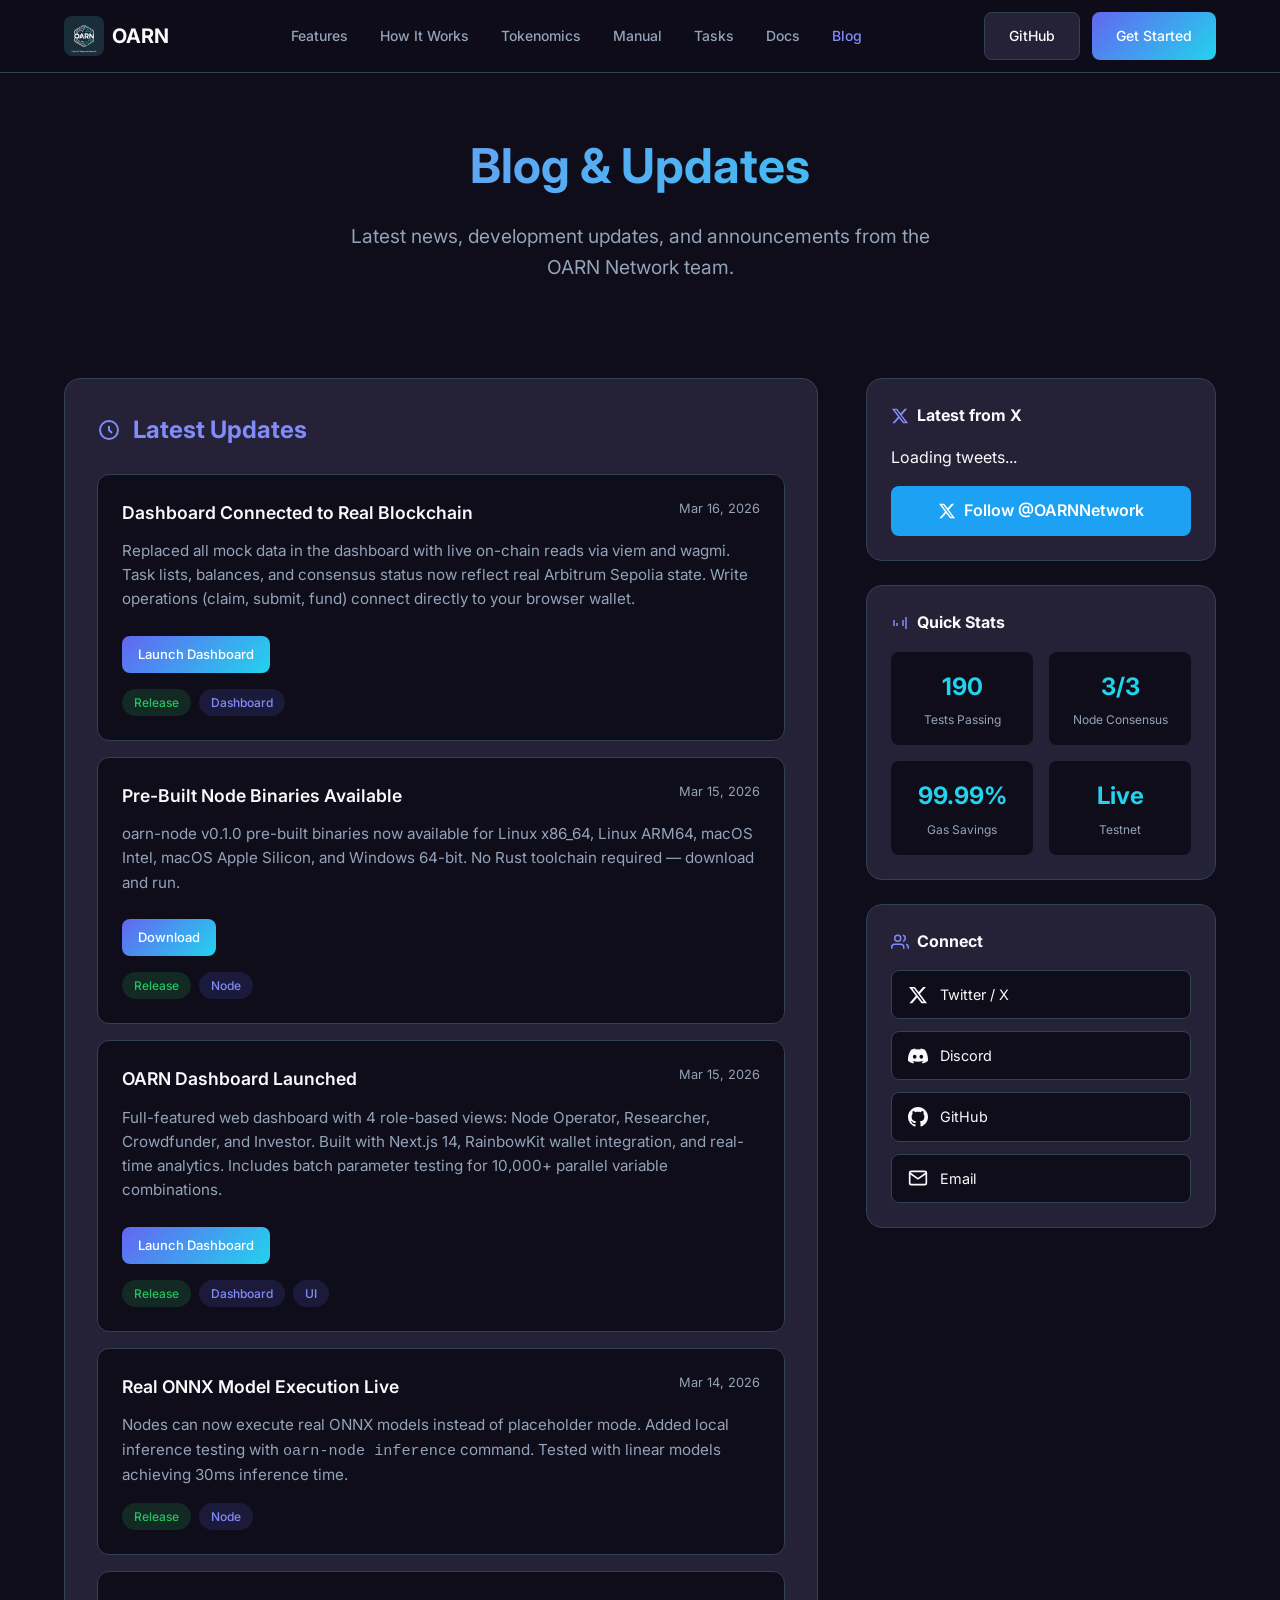
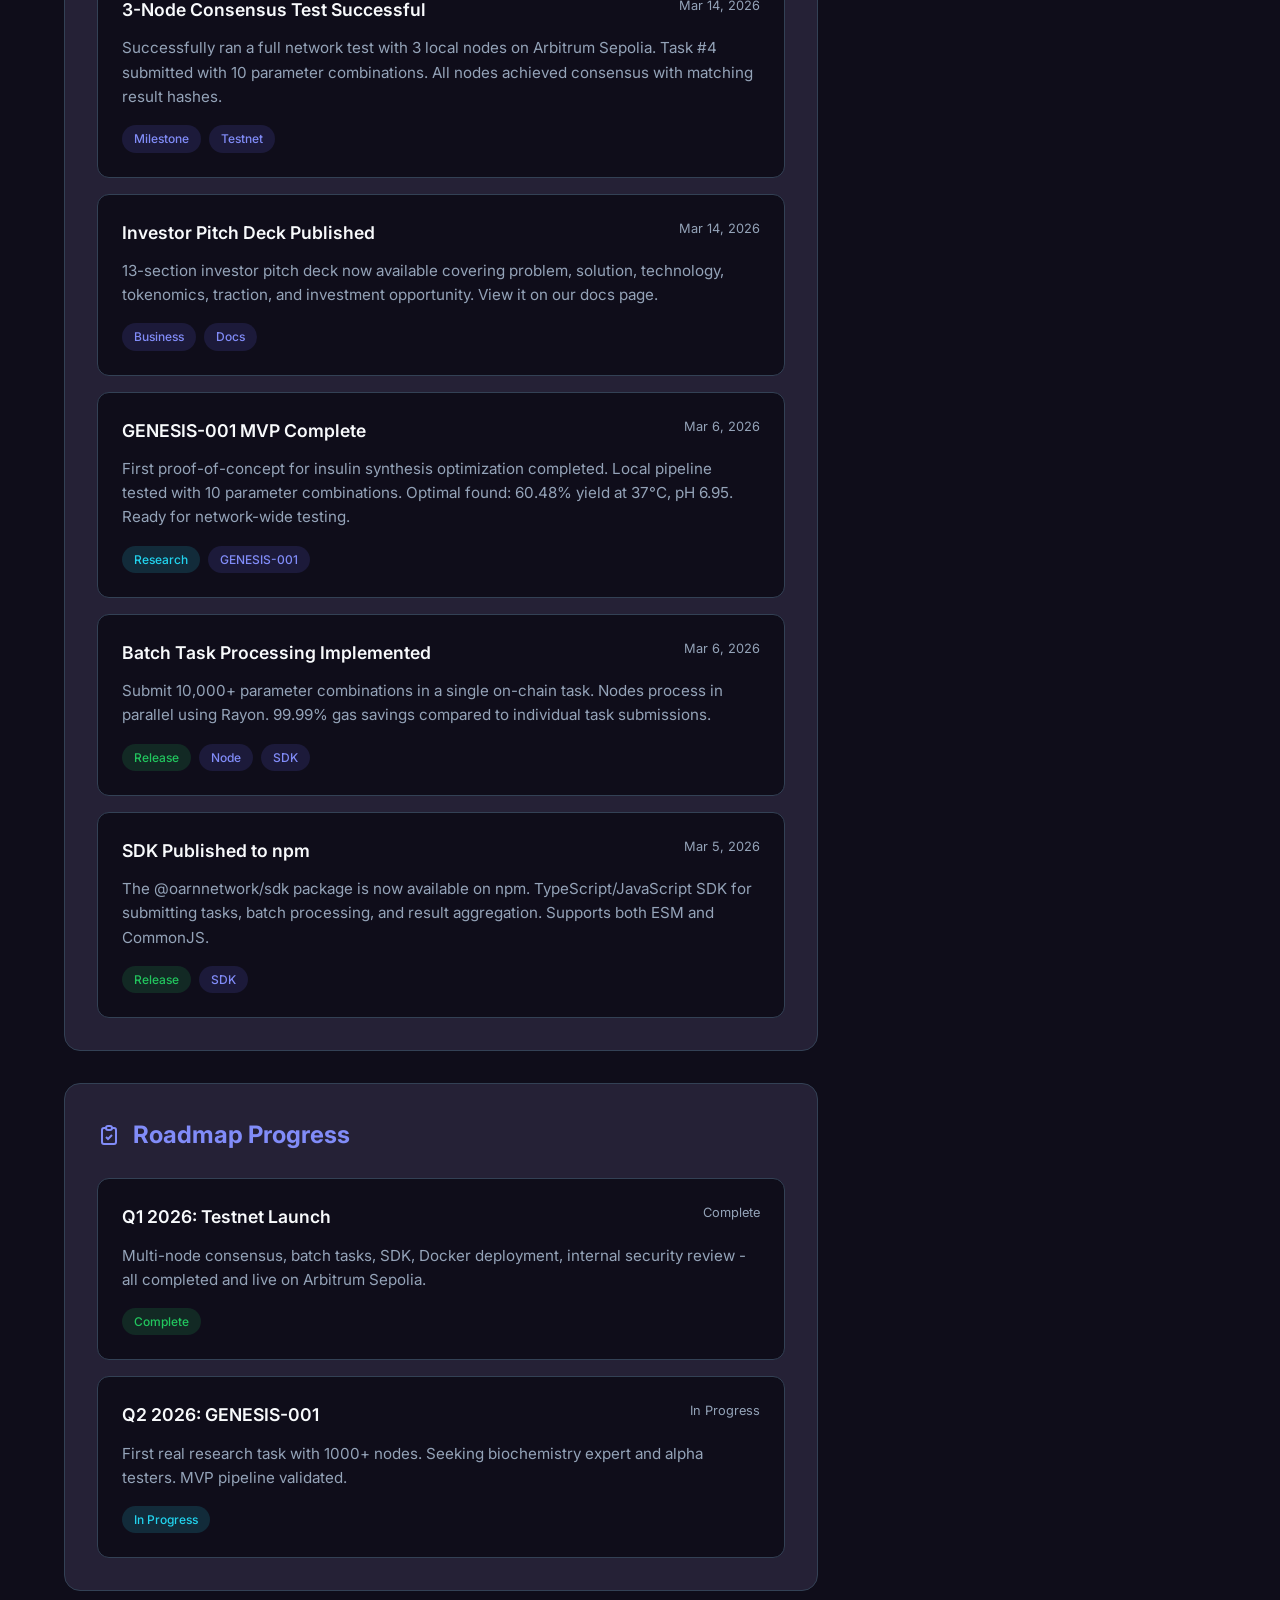
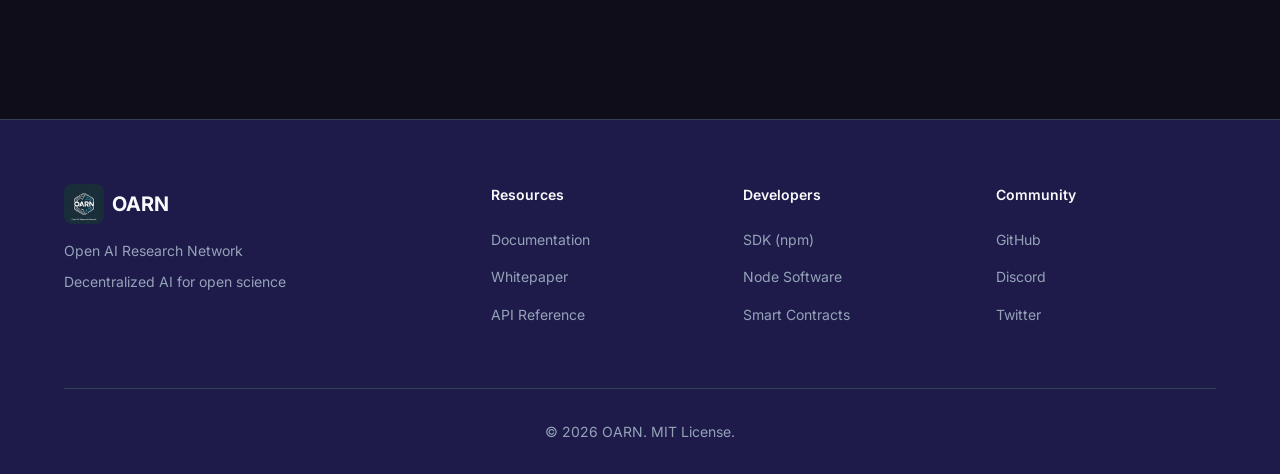
==== blog.html @ a55ccf6e "fix: use stable Vercel production URL for dashboard links" ====
<!DOCTYPE html>
<html lang="en">
<head>
    <meta charset="UTF-8">
    <meta name="viewport" content="width=device-width, initial-scale=1.0">
    <title>OARN - Blog & Updates</title>
    <meta name="description" content="Latest news, updates, and announcements from the OARN Network.">
    <link rel="icon" type="image/png" href="logo.png">
    <link rel="stylesheet" href="styles.css">
    <link rel="preconnect" href="https://fonts.googleapis.com">
    <link rel="preconnect" href="https://fonts.gstatic.com" crossorigin>
    <link href="https://fonts.googleapis.com/css2?family=Inter:wght@400;500;600;700&display=swap" rel="stylesheet">
    <style>
        .blog-hero {
            padding: 8rem 0 4rem;
            text-align: center;
        }

        .blog-hero h1 {
            font-size: 3rem;
            margin-bottom: 1rem;
            background: linear-gradient(135deg, var(--primary-light), var(--accent));
            -webkit-background-clip: text;
            -webkit-text-fill-color: transparent;
            background-clip: text;
        }

        .blog-hero p {
            font-size: 1.2rem;
            color: var(--text-muted);
            max-width: 600px;
            margin: 0 auto;
        }

        .blog-content {
            padding: 2rem 0 6rem;
        }

        .blog-grid {
            display: grid;
            grid-template-columns: 1fr 350px;
            gap: 3rem;
        }

        @media (max-width: 968px) {
            .blog-grid {
                grid-template-columns: 1fr;
            }
        }

        /* Main content area */
        .blog-main {
            min-width: 0;
        }

        .blog-section {
            background: var(--surface);
            border: 1px solid var(--border);
            border-radius: 16px;
            padding: 2rem;
            margin-bottom: 2rem;
        }

        .blog-section h2 {
            font-size: 1.5rem;
            margin-bottom: 1.5rem;
            color: var(--primary-light);
            display: flex;
            align-items: center;
            gap: 0.75rem;
        }

        .blog-section h2 svg {
            width: 24px;
            height: 24px;
        }

        /* Update cards */
        .update-card {
            background: var(--background);
            border: 1px solid var(--border);
            border-radius: 12px;
            padding: 1.5rem;
            margin-bottom: 1rem;
            transition: all 0.2s ease;
        }

        .update-card:hover {
            border-color: var(--primary);
        }

        .update-card:last-child {
            margin-bottom: 0;
        }

        .update-header {
            display: flex;
            justify-content: space-between;
            align-items: flex-start;
            margin-bottom: 0.75rem;
        }

        .update-title {
            font-size: 1.1rem;
            font-weight: 600;
            color: var(--text);
        }

        .update-date {
            font-size: 0.8rem;
            color: var(--text-muted);
            white-space: nowrap;
        }

        .update-content {
            color: var(--text-muted);
            font-size: 0.95rem;
            line-height: 1.6;
        }

        .update-tags {
            display: flex;
            gap: 0.5rem;
            margin-top: 1rem;
            flex-wrap: wrap;
        }

        .tag {
            background: rgba(99, 102, 241, 0.15);
            color: var(--primary-light);
            padding: 0.25rem 0.75rem;
            border-radius: 20px;
            font-size: 0.75rem;
            font-weight: 500;
        }

        .tag.release {
            background: rgba(34, 197, 94, 0.15);
            color: #22c55e;
        }

        .tag.research {
            background: rgba(34, 211, 238, 0.15);
            color: var(--accent);
        }

        /* Sidebar */
        .blog-sidebar {
            position: sticky;
            top: 100px;
            height: fit-content;
        }

        .sidebar-section {
            background: var(--surface);
            border: 1px solid var(--border);
            border-radius: 16px;
            padding: 1.5rem;
            margin-bottom: 1.5rem;
        }

        .sidebar-section h3 {
            font-size: 1rem;
            margin-bottom: 1rem;
            color: var(--text);
            display: flex;
            align-items: center;
            gap: 0.5rem;
        }

        .sidebar-section h3 svg {
            width: 18px;
            height: 18px;
            color: var(--primary-light);
        }

        /* Twitter feed */
        .twitter-feed {
            max-height: 600px;
            overflow-y: auto;
            border-radius: 12px;
        }

        .twitter-feed::-webkit-scrollbar {
            width: 6px;
        }

        .twitter-feed::-webkit-scrollbar-track {
            background: var(--background);
            border-radius: 3px;
        }

        .twitter-feed::-webkit-scrollbar-thumb {
            background: var(--border);
            border-radius: 3px;
        }

        .twitter-feed::-webkit-scrollbar-thumb:hover {
            background: var(--primary);
        }

        /* Social links */
        .social-links {
            display: flex;
            flex-direction: column;
            gap: 0.75rem;
        }

        .social-link {
            display: flex;
            align-items: center;
            gap: 0.75rem;
            padding: 0.75rem 1rem;
            background: var(--background);
            border: 1px solid var(--border);
            border-radius: 8px;
            color: var(--text);
            transition: all 0.2s ease;
        }

        .social-link:hover {
            border-color: var(--primary);
            background: var(--background-light);
        }

        .social-link svg {
            width: 20px;
            height: 20px;
        }

        .social-link span {
            font-size: 0.9rem;
        }

        /* Quick stats */
        .quick-stats {
            display: grid;
            grid-template-columns: 1fr 1fr;
            gap: 1rem;
        }

        .stat-item {
            text-align: center;
            padding: 1rem;
            background: var(--background);
            border-radius: 8px;
        }

        .stat-value {
            font-size: 1.5rem;
            font-weight: 700;
            color: var(--accent);
        }

        .stat-label {
            font-size: 0.75rem;
            color: var(--text-muted);
            margin-top: 0.25rem;
        }

        /* Follow button */
        .follow-btn {
            display: flex;
            align-items: center;
            justify-content: center;
            gap: 0.5rem;
            width: 100%;
            padding: 0.75rem;
            background: #1DA1F2;
            color: white;
            border: none;
            border-radius: 8px;
            font-weight: 600;
            cursor: pointer;
            transition: all 0.2s ease;
            text-decoration: none;
            margin-top: 1rem;
        }

        .follow-btn:hover {
            background: #1a8cd8;
            transform: translateY(-1px);
        }

        .follow-btn svg {
            width: 18px;
            height: 18px;
        }

        /* Twitter fallback */
        .twitter-fallback {
            display: none;
            text-align: center;
            padding: 2rem 1rem;
            background: var(--background);
            border-radius: 12px;
        }

        .twitter-fallback.show {
            display: block;
        }

        .twitter-fallback svg {
            width: 48px;
            height: 48px;
            color: var(--text-muted);
            margin-bottom: 1rem;
        }

        .twitter-fallback p {
            color: var(--text-muted);
            font-size: 0.9rem;
            margin-bottom: 1rem;
        }

        .twitter-fallback .fallback-link {
            display: inline-flex;
            align-items: center;
            gap: 0.5rem;
            color: #1DA1F2;
            font-weight: 500;
            transition: opacity 0.2s;
        }

        .twitter-fallback .fallback-link:hover {
            opacity: 0.8;
        }

        .twitter-fallback .fallback-link svg {
            width: 16px;
            height: 16px;
            color: #1DA1F2;
            margin: 0;
        }

        .recent-posts {
            margin-top: 1.5rem;
            text-align: left;
        }

        .recent-posts h4 {
            font-size: 0.85rem;
            color: var(--text);
            margin-bottom: 0.75rem;
        }

        .recent-post-item {
            display: block;
            padding: 0.75rem;
            background: var(--surface);
            border-radius: 8px;
            margin-bottom: 0.5rem;
            color: var(--text-muted);
            font-size: 0.85rem;
            transition: all 0.2s;
            border: 1px solid transparent;
        }

        .recent-post-item:hover {
            border-color: var(--primary);
            color: var(--text);
        }

        .recent-post-item .post-date {
            font-size: 0.75rem;
            color: var(--text-muted);
            display: block;
            margin-top: 0.25rem;
        }

        @media (max-width: 768px) {
            .blog-hero {
                padding: 6rem 0 3rem;
            }

            .blog-hero h1 {
                font-size: 2rem;
            }

            .blog-sidebar {
                position: static;
            }
        }
    </style>
</head>
<body>
    <!-- Navigation -->
    <nav class="navbar">
        <div class="container">
            <a href="index.html" class="logo">
                <img src="logo.png" alt="OARN Logo" class="logo-img">
                <span class="logo-text">OARN</span>
            </a>
            <ul class="nav-links">
                <li><a href="index.html#features">Features</a></li>
                <li><a href="index.html#how-it-works">How It Works</a></li>
                <li><a href="index.html#tokenomics">Tokenomics</a></li>
                <li><a href="manual.html">Manual</a></li>
                <li><a href="tasks.html">Tasks</a></li>
                <li><a href="docs.html">Docs</a></li>
                <li><a href="blog.html" class="active">Blog</a></li>
            </ul>
            <div class="nav-buttons">
                <a href="https://github.com/oarn-network" class="btn btn-secondary" target="_blank">GitHub</a>
                <a href="index.html#get-started" class="btn btn-primary">Get Started</a>
            </div>
            <button class="mobile-menu-btn" aria-label="Menu">
                <span></span>
                <span></span>
                <span></span>
            </button>
        </div>
    </nav>

    <!-- Hero -->
    <section class="blog-hero">
        <div class="container">
            <h1>Blog & Updates</h1>
            <p>Latest news, development updates, and announcements from the OARN Network team.</p>
        </div>
    </section>

    <!-- Blog Content -->
    <section class="blog-content">
        <div class="container">
            <div class="blog-grid">
                <!-- Main Content -->
                <div class="blog-main">
                    <!-- Latest Updates -->
                    <div class="blog-section">
                        <h2>
                            <svg viewBox="0 0 24 24" fill="none" stroke="currentColor" stroke-width="2">
                                <path d="M12 8v4l3 3m6-3a9 9 0 11-18 0 9 9 0 0118 0z"/>
                            </svg>
                            Latest Updates
                        </h2>

                        <!-- BLOG_POSTS_START -->
                        <div class="update-card">
                            <div class="update-header">
                                <span class="update-title">Dashboard Connected to Real Blockchain</span>
                                <span class="update-date">Mar 16, 2026</span>
                            </div>
                            <div class="update-content">
                                Replaced all mock data in the dashboard with live on-chain reads via viem and wagmi. Task lists, balances, and consensus status now reflect real Arbitrum Sepolia state. Write operations (claim, submit, fund) connect directly to your browser wallet.
                                <br><br>
                                <a href="https://oarn-dashboard.vercel.app/" target="_blank" class="btn btn-primary btn-small">Launch Dashboard</a>
                            </div>
                            <div class="update-tags">
                                <span class="tag release">Release</span>
                                <span class="tag">Dashboard</span>
                            </div>
                        </div>

                        <div class="update-card">
                            <div class="update-header">
                                <span class="update-title">Pre-Built Node Binaries Available</span>
                                <span class="update-date">Mar 15, 2026</span>
                            </div>
                            <div class="update-content">
                                oarn-node v0.1.0 pre-built binaries now available for Linux x86_64, Linux ARM64, macOS Intel, macOS Apple Silicon, and Windows 64-bit. No Rust toolchain required — download and run.
                                <br><br>
                                <a href="https://github.com/oarn-network/oarn-node/releases" target="_blank" class="btn btn-primary btn-small">Download</a>
                            </div>
                            <div class="update-tags">
                                <span class="tag release">Release</span>
                                <span class="tag">Node</span>
                            </div>
                        </div>

                        <div class="update-card">
                            <div class="update-header">
                                <span class="update-title">OARN Dashboard Launched</span>
                                <span class="update-date">Mar 15, 2026</span>
                            </div>
                            <div class="update-content">
                                Full-featured web dashboard with 4 role-based views: Node Operator, Researcher, Crowdfunder, and Investor. Built with Next.js 14, RainbowKit wallet integration, and real-time analytics. Includes batch parameter testing for 10,000+ parallel variable combinations.
                                <br><br>
                                <a href="https://oarn-dashboard.vercel.app/" target="_blank" class="btn btn-primary btn-small">Launch Dashboard</a>
                            </div>
                            <div class="update-tags">
                                <span class="tag release">Release</span>
                                <span class="tag">Dashboard</span>
                                <span class="tag">UI</span>
                            </div>
                        </div>

                        <div class="update-card">
                            <div class="update-header">
                                <span class="update-title">Real ONNX Model Execution Live</span>
                                <span class="update-date">Mar 14, 2026</span>
                            </div>
                            <div class="update-content">
                                Nodes can now execute real ONNX models instead of placeholder mode. Added local inference testing with <code>oarn-node inference</code> command. Tested with linear models achieving 30ms inference time.
                            </div>
                            <div class="update-tags">
                                <span class="tag release">Release</span>
                                <span class="tag">Node</span>
                            </div>
                        </div>

                        <div class="update-card">
                            <div class="update-header">
                                <span class="update-title">3-Node Consensus Test Successful</span>
                                <span class="update-date">Mar 14, 2026</span>
                            </div>
                            <div class="update-content">
                                Successfully ran a full network test with 3 local nodes on Arbitrum Sepolia. Task #4 submitted with 10 parameter combinations. All nodes achieved consensus with matching result hashes.
                            </div>
                            <div class="update-tags">
                                <span class="tag">Milestone</span>
                                <span class="tag">Testnet</span>
                            </div>
                        </div>

                        <div class="update-card">
                            <div class="update-header">
                                <span class="update-title">Investor Pitch Deck Published</span>
                                <span class="update-date">Mar 14, 2026</span>
                            </div>
                            <div class="update-content">
                                13-section investor pitch deck now available covering problem, solution, technology, tokenomics, traction, and investment opportunity. View it on our docs page.
                            </div>
                            <div class="update-tags">
                                <span class="tag">Business</span>
                                <span class="tag">Docs</span>
                            </div>
                        </div>

                        <div class="update-card">
                            <div class="update-header">
                                <span class="update-title">GENESIS-001 MVP Complete</span>
                                <span class="update-date">Mar 6, 2026</span>
                            </div>
                            <div class="update-content">
                                First proof-of-concept for insulin synthesis optimization completed. Local pipeline tested with 10 parameter combinations. Optimal found: 60.48% yield at 37°C, pH 6.95. Ready for network-wide testing.
                            </div>
                            <div class="update-tags">
                                <span class="tag research">Research</span>
                                <span class="tag">GENESIS-001</span>
                            </div>
                        </div>

                        <div class="update-card">
                            <div class="update-header">
                                <span class="update-title">Batch Task Processing Implemented</span>
                                <span class="update-date">Mar 6, 2026</span>
                            </div>
                            <div class="update-content">
                                Submit 10,000+ parameter combinations in a single on-chain task. Nodes process in parallel using Rayon. 99.99% gas savings compared to individual task submissions.
                            </div>
                            <div class="update-tags">
                                <span class="tag release">Release</span>
                                <span class="tag">Node</span>
                                <span class="tag">SDK</span>
                            </div>
                        </div>

                        <div class="update-card">
                            <div class="update-header">
                                <span class="update-title">SDK Published to npm</span>
                                <span class="update-date">Mar 5, 2026</span>
                            </div>
                            <div class="update-content">
                                The @oarnnetwork/sdk package is now available on npm. TypeScript/JavaScript SDK for submitting tasks, batch processing, and result aggregation. Supports both ESM and CommonJS.
                            </div>
                            <div class="update-tags">
                                <span class="tag release">Release</span>
                                <span class="tag">SDK</span>
                            </div>
                        </div>
                        <!-- BLOG_POSTS_END -->
                    </div>

                    <!-- Roadmap Progress -->
                    <div class="blog-section">
                        <h2>
                            <svg viewBox="0 0 24 24" fill="none" stroke="currentColor" stroke-width="2">
                                <path d="M9 5H7a2 2 0 00-2 2v12a2 2 0 002 2h10a2 2 0 002-2V7a2 2 0 00-2-2h-2M9 5a2 2 0 002 2h2a2 2 0 002-2M9 5a2 2 0 012-2h2a2 2 0 012 2m-6 9l2 2 4-4"/>
                            </svg>
                            Roadmap Progress
                        </h2>

                        <div class="update-card">
                            <div class="update-header">
                                <span class="update-title">Q1 2026: Testnet Launch</span>
                                <span class="update-date">Complete</span>
                            </div>
                            <div class="update-content">
                                Multi-node consensus, batch tasks, SDK, Docker deployment, internal security review - all completed and live on Arbitrum Sepolia.
                            </div>
                            <div class="update-tags">
                                <span class="tag release">Complete</span>
                            </div>
                        </div>

                        <div class="update-card">
                            <div class="update-header">
                                <span class="update-title">Q2 2026: GENESIS-001</span>
                                <span class="update-date">In Progress</span>
                            </div>
                            <div class="update-content">
                                First real research task with 1000+ nodes. Seeking biochemistry expert and alpha testers. MVP pipeline validated.
                            </div>
                            <div class="update-tags">
                                <span class="tag research">In Progress</span>
                            </div>
                        </div>
                    </div>
                </div>

                <!-- Sidebar -->
                <div class="blog-sidebar">
                    <!-- Twitter Feed -->
                    <div class="sidebar-section">
                        <h3>
                            <svg viewBox="0 0 24 24" fill="currentColor">
                                <path d="M18.244 2.25h3.308l-7.227 8.26 8.502 11.24H16.17l-5.214-6.817L4.99 21.75H1.68l7.73-8.835L1.254 2.25H8.08l4.713 6.231zm-1.161 17.52h1.833L7.084 4.126H5.117z"/>
                            </svg>
                            Latest from X
                        </h3>
                        <div class="twitter-feed" id="twitter-container">
                            <a class="twitter-timeline"
                               data-theme="dark"
                               data-chrome="noheader nofooter noborders transparent"
                               data-height="500"
                               href="https://twitter.com/OARNNetwork?ref_src=twsrc%5Etfw">
                                Loading tweets...
                            </a>
                            <script async src="https://platform.twitter.com/widgets.js" charset="utf-8"></script>

                            <!-- Fallback if Twitter embed fails -->
                            <div class="twitter-fallback" id="twitter-fallback">
                                <svg viewBox="0 0 24 24" fill="currentColor">
                                    <path d="M18.244 2.25h3.308l-7.227 8.26 8.502 11.24H16.17l-5.214-6.817L4.99 21.75H1.68l7.73-8.835L1.254 2.25H8.08l4.713 6.231zm-1.161 17.52h1.833L7.084 4.126H5.117z"/>
                                </svg>
                                <p>Twitter feed unavailable</p>
                                <a href="https://twitter.com/OARNNetwork" target="_blank" class="fallback-link">
                                    <svg viewBox="0 0 24 24" fill="currentColor">
                                        <path d="M18.244 2.25h3.308l-7.227 8.26 8.502 11.24H16.17l-5.214-6.817L4.99 21.75H1.68l7.73-8.835L1.254 2.25H8.08l4.713 6.231zm-1.161 17.52h1.833L7.084 4.126H5.117z"/>
                                    </svg>
                                    View @OARNNetwork on X
                                </a>

                                <div class="recent-posts">
                                    <h4>Recent Announcements</h4>
                                    <a href="https://twitter.com/OARNNetwork" target="_blank" class="recent-post-item">
                                        Real ONNX model execution now live - nodes can run actual ML inference
                                        <span class="post-date">March 2026</span>
                                    </a>
                                    <a href="https://twitter.com/OARNNetwork" target="_blank" class="recent-post-item">
                                        3-node consensus test successful on Arbitrum Sepolia testnet
                                        <span class="post-date">March 2026</span>
                                    </a>
                                    <a href="https://twitter.com/OARNNetwork" target="_blank" class="recent-post-item">
                                        GENESIS-001 MVP complete - insulin synthesis optimization ready
                                        <span class="post-date">March 2026</span>
                                    </a>
                                </div>
                            </div>
                        </div>
                        <a href="https://twitter.com/OARNNetwork" target="_blank" class="follow-btn">
                            <svg viewBox="0 0 24 24" fill="currentColor">
                                <path d="M18.244 2.25h3.308l-7.227 8.26 8.502 11.24H16.17l-5.214-6.817L4.99 21.75H1.68l7.73-8.835L1.254 2.25H8.08l4.713 6.231zm-1.161 17.52h1.833L7.084 4.126H5.117z"/>
                            </svg>
                            Follow @OARNNetwork
                        </a>
                    </div>

                    <!-- Quick Stats -->
                    <div class="sidebar-section">
                        <h3>
                            <svg viewBox="0 0 24 24" fill="none" stroke="currentColor" stroke-width="2">
                                <path d="M16 8v8m-8-4v4m-4-8v8m16-12v16"/>
                            </svg>
                            Quick Stats
                        </h3>
                        <div class="quick-stats">
                            <div class="stat-item">
                                <div class="stat-value">190</div>
                                <div class="stat-label">Tests Passing</div>
                            </div>
                            <div class="stat-item">
                                <div class="stat-value">3/3</div>
                                <div class="stat-label">Node Consensus</div>
                            </div>
                            <div class="stat-item">
                                <div class="stat-value">99.99%</div>
                                <div class="stat-label">Gas Savings</div>
                            </div>
                            <div class="stat-item">
                                <div class="stat-value">Live</div>
                                <div class="stat-label">Testnet</div>
                            </div>
                        </div>
                    </div>

                    <!-- Connect -->
                    <div class="sidebar-section">
                        <h3>
                            <svg viewBox="0 0 24 24" fill="none" stroke="currentColor" stroke-width="2">
                                <path d="M17 21v-2a4 4 0 0 0-4-4H5a4 4 0 0 0-4 4v2"/>
                                <circle cx="9" cy="7" r="4"/>
                                <path d="M23 21v-2a4 4 0 0 0-3-3.87"/>
                                <path d="M16 3.13a4 4 0 0 1 0 7.75"/>
                            </svg>
                            Connect
                        </h3>
                        <div class="social-links">
                            <a href="https://twitter.com/OARNNetwork" target="_blank" class="social-link">
                                <svg viewBox="0 0 24 24" fill="currentColor">
                                    <path d="M18.244 2.25h3.308l-7.227 8.26 8.502 11.24H16.17l-5.214-6.817L4.99 21.75H1.68l7.73-8.835L1.254 2.25H8.08l4.713 6.231zm-1.161 17.52h1.833L7.084 4.126H5.117z"/>
                                </svg>
                                <span>Twitter / X</span>
                            </a>
                            <a href="https://discord.gg/RsrQwNvt" target="_blank" class="social-link">
                                <svg viewBox="0 0 24 24" fill="currentColor">
                                    <path d="M20.317 4.37a19.791 19.791 0 0 0-4.885-1.515.074.074 0 0 0-.079.037c-.21.375-.444.864-.608 1.25a18.27 18.27 0 0 0-5.487 0 12.64 12.64 0 0 0-.617-1.25.077.077 0 0 0-.079-.037A19.736 19.736 0 0 0 3.677 4.37a.07.07 0 0 0-.032.027C.533 9.046-.32 13.58.099 18.057a.082.082 0 0 0 .031.057 19.9 19.9 0 0 0 5.993 3.03.078.078 0 0 0 .084-.028 14.09 14.09 0 0 0 1.226-1.994.076.076 0 0 0-.041-.106 13.107 13.107 0 0 1-1.872-.892.077.077 0 0 1-.008-.128 10.2 10.2 0 0 0 .372-.292.074.074 0 0 1 .077-.01c3.928 1.793 8.18 1.793 12.062 0a.074.074 0 0 1 .078.01c.12.098.246.198.373.292a.077.077 0 0 1-.006.127 12.299 12.299 0 0 1-1.873.892.077.077 0 0 0-.041.107c.36.698.772 1.362 1.225 1.993a.076.076 0 0 0 .084.028 19.839 19.839 0 0 0 6.002-3.03.077.077 0 0 0 .032-.054c.5-5.177-.838-9.674-3.549-13.66a.061.061 0 0 0-.031-.03zM8.02 15.33c-1.183 0-2.157-1.085-2.157-2.419 0-1.333.956-2.419 2.157-2.419 1.21 0 2.176 1.096 2.157 2.42 0 1.333-.956 2.418-2.157 2.418zm7.975 0c-1.183 0-2.157-1.085-2.157-2.419 0-1.333.955-2.419 2.157-2.419 1.21 0 2.176 1.096 2.157 2.42 0 1.333-.946 2.418-2.157 2.418z"/>
                                </svg>
                                <span>Discord</span>
                            </a>
                            <a href="https://github.com/oarn-network" target="_blank" class="social-link">
                                <svg viewBox="0 0 24 24" fill="currentColor">
                                    <path d="M12 0c-6.626 0-12 5.373-12 12 0 5.302 3.438 9.8 8.207 11.387.599.111.793-.261.793-.577v-2.234c-3.338.726-4.033-1.416-4.033-1.416-.546-1.387-1.333-1.756-1.333-1.756-1.089-.745.083-.729.083-.729 1.205.084 1.839 1.237 1.839 1.237 1.07 1.834 2.807 1.304 3.492.997.107-.775.418-1.305.762-1.604-2.665-.305-5.467-1.334-5.467-5.931 0-1.311.469-2.381 1.236-3.221-.124-.303-.535-1.524.117-3.176 0 0 1.008-.322 3.301 1.23.957-.266 1.983-.399 3.003-.404 1.02.005 2.047.138 3.006.404 2.291-1.552 3.297-1.23 3.297-1.23.653 1.653.242 2.874.118 3.176.77.84 1.235 1.911 1.235 3.221 0 4.609-2.807 5.624-5.479 5.921.43.372.823 1.102.823 2.222v3.293c0 .319.192.694.801.576 4.765-1.589 8.199-6.086 8.199-11.386 0-6.627-5.373-12-12-12z"/>
                                </svg>
                                <span>GitHub</span>
                            </a>
                            <a href="mailto:oarn@proton.me" class="social-link">
                                <svg viewBox="0 0 24 24" fill="none" stroke="currentColor" stroke-width="2">
                                    <path d="M4 4h16c1.1 0 2 .9 2 2v12c0 1.1-.9 2-2 2H4c-1.1 0-2-.9-2-2V6c0-1.1.9-2 2-2z"/>
                                    <polyline points="22,6 12,13 2,6"/>
                                </svg>
                                <span>Email</span>
                            </a>
                        </div>
                    </div>
                </div>
            </div>
        </div>
    </section>

    <!-- Footer -->
    <footer class="footer">
        <div class="container">
            <div class="footer-content">
                <div class="footer-brand">
                    <a href="index.html" class="logo">
                        <img src="logo.png" alt="OARN Logo" class="logo-img">
                        <span class="logo-text">OARN</span>
                    </a>
                    <p>Open AI Research Network</p>
                    <p class="footer-tagline">Decentralized AI for open science</p>
                </div>
                <div class="footer-links">
                    <div class="footer-column">
                        <h4>Resources</h4>
                        <ul>
                            <li><a href="https://github.com/oarn-network/oarn-docs">Documentation</a></li>
                            <li><a href="https://github.com/oarn-network/oarn-docs/blob/main/decentralized-ai-whitepaper.md">Whitepaper</a></li>
                            <li><a href="https://github.com/oarn-network/oarn-docs/blob/main/api-reference.md">API Reference</a></li>
                        </ul>
                    </div>
                    <div class="footer-column">
                        <h4>Developers</h4>
                        <ul>
                            <li><a href="https://www.npmjs.com/package/@oarnnetwork/sdk">SDK (npm)</a></li>
                            <li><a href="https://github.com/oarn-network/oarn-node">Node Software</a></li>
                            <li><a href="https://github.com/oarn-network/oarn-contracts">Smart Contracts</a></li>
                        </ul>
                    </div>
                    <div class="footer-column">
                        <h4>Community</h4>
                        <ul>
                            <li><a href="https://github.com/oarn-network" target="_blank">GitHub</a></li>
                            <li><a href="https://discord.gg/RsrQwNvt" target="_blank">Discord</a></li>
                            <li><a href="https://twitter.com/OARNNetwork" target="_blank">Twitter</a></li>
                        </ul>
                    </div>
                </div>
            </div>
            <div class="footer-bottom">
                <p>&copy; 2026 OARN. MIT License.</p>
            </div>
        </div>
    </footer>

    <script src="script.js"></script>
    <script>
        // Twitter embed fallback
        (function() {
            const fallback = document.getElementById('twitter-fallback');
            const container = document.getElementById('twitter-container');

            // Check if Twitter widget loaded after 5 seconds
            setTimeout(function() {
                // Look for the Twitter iframe
                const iframe = container.querySelector('iframe.twitter-timeline');
                const timeline = container.querySelector('a.twitter-timeline');

                // If no iframe was created or timeline link still visible, show fallback
                if (!iframe && timeline) {
                    fallback.classList.add('show');
                    timeline.style.display = 'none';
                }
            }, 5000);

            // Also listen for Twitter widget errors
            window.addEventListener('message', function(e) {
                if (e.origin.includes('twitter.com') && e.data && e.data.includes && e.data.includes('error')) {
                    fallback.classList.add('show');
                }
            });
        })();
    </script>
</body>
</html>
---- styles.css ----
/* CSS Variables */
:root {
    --primary: #6366f1;
    --primary-dark: #4f46e5;
    --primary-light: #818cf8;
    --secondary: #1e1b4b;
    --accent: #22d3ee;
    --background: #0f0d1a;
    --background-light: #1a1625;
    --surface: #252136;
    --text: #f8fafc;
    --text-muted: #94a3b8;
    --border: #334155;
    --success: #22c55e;
    --warning: #f59e0b;
    --error: #ef4444;
    --gradient: linear-gradient(135deg, var(--primary) 0%, var(--accent) 100%);
}

/* Reset & Base */
*, *::before, *::after {
    box-sizing: border-box;
    margin: 0;
    padding: 0;
}

html {
    scroll-behavior: smooth;
}

body {
    font-family: 'Inter', -apple-system, BlinkMacSystemFont, sans-serif;
    background: var(--background);
    color: var(--text);
    line-height: 1.6;
    overflow-x: hidden;
}

a {
    color: inherit;
    text-decoration: none;
}

ul {
    list-style: none;
}

img {
    max-width: 100%;
    height: auto;
}

/* Container */
.container {
    max-width: 1200px;
    margin: 0 auto;
    padding: 0 24px;
}

/* Buttons */
.btn {
    display: inline-flex;
    align-items: center;
    justify-content: center;
    padding: 12px 24px;
    border-radius: 8px;
    font-weight: 500;
    font-size: 14px;
    transition: all 0.2s ease;
    cursor: pointer;
    border: none;
}

.btn-primary {
    background: var(--gradient);
    color: white;
}

.btn-primary:hover {
    transform: translateY(-2px);
    box-shadow: 0 8px 24px rgba(99, 102, 241, 0.4);
}

.btn-secondary {
    background: var(--surface);
    color: var(--text);
    border: 1px solid var(--border);
}

.btn-secondary:hover {
    background: var(--background-light);
    border-color: var(--primary);
}

.btn-large {
    padding: 16px 32px;
    font-size: 16px;
}

/* Navigation */
.navbar {
    position: fixed;
    top: 0;
    left: 0;
    right: 0;
    z-index: 1000;
    background: rgba(15, 13, 26, 0.8);
    backdrop-filter: blur(20px);
    border-bottom: 1px solid var(--border);
}

.navbar .container {
    display: flex;
    align-items: center;
    justify-content: space-between;
    height: 72px;
}

.logo {
    display: flex;
    align-items: center;
    gap: 8px;
    font-weight: 700;
    font-size: 20px;
}

.logo-icon {
    width: 36px;
    height: 36px;
    display: flex;
    align-items: center;
    justify-content: center;
    background: var(--gradient);
    border-radius: 8px;
    font-size: 18px;
}

.logo-img {
    width: 40px;
    height: 40px;
    border-radius: 8px;
    object-fit: contain;
}

.nav-links {
    display: flex;
    gap: 32px;
}

.nav-links a {
    color: var(--text-muted);
    font-size: 14px;
    font-weight: 500;
    transition: color 0.2s;
}

.nav-links a:hover {
    color: var(--text);
}

.nav-buttons {
    display: flex;
    gap: 12px;
}

.mobile-menu-btn {
    display: none;
    flex-direction: column;
    gap: 4px;
    background: none;
    border: none;
    cursor: pointer;
    padding: 8px;
}

.mobile-menu-btn span {
    width: 24px;
    height: 2px;
    background: var(--text);
    border-radius: 2px;
}

/* Hero Section */
.hero {
    min-height: 100vh;
    display: flex;
    align-items: center;
    padding-top: 72px;
    position: relative;
    overflow: hidden;
}

.hero::before {
    content: '';
    position: absolute;
    top: 0;
    left: 0;
    right: 0;
    bottom: 0;
    background: radial-gradient(ellipse at 50% 0%, rgba(99, 102, 241, 0.15) 0%, transparent 60%);
    pointer-events: none;
}

.hero .container {
    display: grid;
    grid-template-columns: 1fr 1fr;
    gap: 64px;
    align-items: center;
}

.hero-badge {
    display: inline-block;
    padding: 8px 16px;
    background: rgba(34, 211, 238, 0.1);
    border: 1px solid var(--accent);
    border-radius: 20px;
    font-size: 13px;
    color: var(--accent);
    margin-bottom: 24px;
}

.hero h1 {
    font-size: 56px;
    font-weight: 700;
    line-height: 1.1;
    margin-bottom: 24px;
    color: var(--text);
}

.hero-subtitle {
    font-size: 18px;
    color: var(--text-muted);
    margin-bottom: 32px;
    max-width: 540px;
}

.hero-buttons {
    display: flex;
    gap: 16px;
    margin-bottom: 48px;
}

.hero-stats {
    display: flex;
    gap: 48px;
}

.stat {
    display: flex;
    flex-direction: column;
}

.stat-value {
    font-size: 32px;
    font-weight: 700;
    color: var(--primary-light);
}

.stat-label {
    font-size: 14px;
    color: var(--text-muted);
}

/* Network Animation */
.hero-visual {
    display: flex;
    align-items: center;
    justify-content: center;
}

.network-animation {
    position: relative;
    width: 400px;
    height: 400px;
}

.node {
    position: absolute;
    width: 16px;
    height: 16px;
    background: var(--primary);
    border-radius: 50%;
    animation: pulse 2s infinite;
}

.node::before {
    content: '';
    position: absolute;
    top: 50%;
    left: 50%;
    width: 200px;
    height: 1px;
    background: linear-gradient(90deg, var(--primary), transparent);
    transform-origin: left center;
}

.node-1 { top: 10%; left: 50%; animation-delay: 0s; }
.node-1::before { transform: rotate(140deg); }

.node-2 { top: 30%; left: 85%; animation-delay: 0.4s; }
.node-2::before { transform: rotate(200deg); }

.node-3 { top: 70%; left: 85%; animation-delay: 0.8s; }
.node-3::before { transform: rotate(250deg); }

.node-4 { top: 90%; left: 50%; animation-delay: 1.2s; }
.node-4::before { transform: rotate(320deg); }

.node-5 { top: 50%; left: 10%; animation-delay: 1.6s; }
.node-5::before { transform: rotate(20deg); }

.center-node {
    position: absolute;
    top: 50%;
    left: 50%;
    transform: translate(-50%, -50%);
    width: 48px;
    height: 48px;
    background: var(--gradient);
    border-radius: 50%;
    box-shadow: 0 0 60px rgba(99, 102, 241, 0.5);
    animation: centerPulse 3s infinite;
}

@keyframes pulse {
    0%, 100% { opacity: 0.5; transform: scale(1); }
    50% { opacity: 1; transform: scale(1.2); }
}

@keyframes centerPulse {
    0%, 100% { box-shadow: 0 0 60px rgba(99, 102, 241, 0.5); }
    50% { box-shadow: 0 0 100px rgba(99, 102, 241, 0.8); }
}

/* Section Styles */
section {
    padding: 120px 0;
}

.section-title {
    font-size: 40px;
    font-weight: 700;
    text-align: center;
    margin-bottom: 16px;
}

.section-subtitle {
    font-size: 18px;
    color: var(--text-muted);
    text-align: center;
    margin-bottom: 64px;
}

/* Features */
.features {
    background: var(--background-light);
}

.features-grid {
    display: grid;
    grid-template-columns: repeat(3, 1fr);
    gap: 32px;
}

.feature-card {
    background: var(--surface);
    border: 1px solid var(--border);
    border-radius: 16px;
    padding: 32px;
    transition: all 0.3s ease;
}

.feature-card:hover {
    transform: translateY(-4px);
    border-color: var(--primary);
    box-shadow: 0 20px 40px rgba(0, 0, 0, 0.3);
}

.feature-icon {
    width: 48px;
    height: 48px;
    display: flex;
    align-items: center;
    justify-content: center;
    background: rgba(99, 102, 241, 0.1);
    border-radius: 12px;
    margin-bottom: 20px;
}

.feature-icon svg {
    width: 24px;
    height: 24px;
    color: var(--primary-light);
}

.feature-card h3 {
    font-size: 18px;
    font-weight: 600;
    margin-bottom: 12px;
}

.feature-card p {
    font-size: 14px;
    color: var(--text-muted);
    line-height: 1.7;
}

/* How It Works */
.steps {
    display: flex;
    align-items: center;
    justify-content: center;
    gap: 24px;
}

.step {
    text-align: center;
    max-width: 280px;
}

.step-number {
    width: 64px;
    height: 64px;
    display: flex;
    align-items: center;
    justify-content: center;
    background: var(--gradient);
    border-radius: 50%;
    font-size: 24px;
    font-weight: 700;
    margin: 0 auto 20px;
}

.step h3 {
    font-size: 20px;
    font-weight: 600;
    margin-bottom: 12px;
}

.step p {
    font-size: 14px;
    color: var(--text-muted);
}

.step-arrow {
    color: var(--primary);
}

.step-arrow svg {
    width: 32px;
    height: 32px;
}

/* Tokenomics */
.tokenomics {
    background: var(--background-light);
}

.tokens-grid {
    display: grid;
    grid-template-columns: repeat(2, 1fr);
    gap: 32px;
    max-width: 900px;
    margin: 0 auto;
}

.token-card {
    background: var(--surface);
    border: 1px solid var(--border);
    border-radius: 16px;
    padding: 32px;
}

.token-header {
    display: flex;
    align-items: center;
    gap: 16px;
    margin-bottom: 24px;
    padding-bottom: 24px;
    border-bottom: 1px solid var(--border);
}

.token-symbol {
    font-size: 24px;
    font-weight: 700;
    color: var(--primary-light);
}

.token-name {
    font-size: 16px;
    color: var(--text-muted);
}

.token-details {
    font-size: 14px;
}

.token-details li {
    margin-bottom: 12px;
}

.token-details ul {
    margin-top: 8px;
    margin-left: 20px;
}

.token-details ul li {
    color: var(--text-muted);
    margin-bottom: 4px;
}

/* Contracts Section */
.contracts {
    background: var(--background);
}

.contracts-grid {
    display: grid;
    grid-template-columns: repeat(2, 1fr);
    gap: 24px;
    max-width: 900px;
    margin: 0 auto;
}

.contract-item {
    background: var(--surface);
    border: 1px solid var(--border);
    border-radius: 12px;
    padding: 24px;
    display: flex;
    flex-direction: column;
    gap: 12px;
}

.contract-name {
    font-weight: 600;
    color: var(--primary-light);
}

.contract-address {
    font-family: monospace;
    font-size: 12px;
    color: var(--text-muted);
    background: var(--background);
    padding: 8px 12px;
    border-radius: 6px;
    overflow-x: auto;
}

.contract-link {
    font-size: 13px;
    color: var(--accent);
}

.contract-link:hover {
    text-decoration: underline;
}

/* Get Started */
.get-started {
    background: var(--background-light);
}

.paths-grid {
    display: grid;
    grid-template-columns: repeat(3, 1fr);
    gap: 32px;
}

.path-card {
    background: var(--surface);
    border: 1px solid var(--border);
    border-radius: 16px;
    padding: 32px;
}

.path-card h3 {
    font-size: 20px;
    font-weight: 600;
    margin-bottom: 12px;
}

.path-card > p {
    font-size: 14px;
    color: var(--text-muted);
    margin-bottom: 24px;
}

.path-card pre {
    background: var(--background);
    border-radius: 8px;
    padding: 16px;
    margin-bottom: 24px;
    overflow-x: auto;
}

.path-card code {
    font-family: 'Fira Code', monospace;
    font-size: 12px;
    color: var(--text-muted);
}

.path-card ul {
    margin-bottom: 24px;
}

.path-card ul li {
    font-size: 14px;
    color: var(--text-muted);
    padding-left: 20px;
    position: relative;
    margin-bottom: 8px;
}

.path-card ul li::before {
    content: '→';
    position: absolute;
    left: 0;
    color: var(--primary);
}

.path-buttons {
    display: flex;
    gap: 12px;
}

.path-buttons .btn {
    flex: 1;
    text-align: center;
}

/* Community */
.community {
    background: var(--background);
}

.community-links {
    display: flex;
    justify-content: center;
    gap: 32px;
}

.community-link {
    display: flex;
    flex-direction: column;
    align-items: center;
    gap: 12px;
    padding: 32px 48px;
    background: var(--surface);
    border: 1px solid var(--border);
    border-radius: 16px;
    transition: all 0.3s ease;
}

.community-link:hover {
    transform: translateY(-4px);
    border-color: var(--primary);
}

.community-link svg {
    width: 32px;
    height: 32px;
    color: var(--primary-light);
}

.community-link span {
    font-weight: 500;
}

/* Support / Donate */
.support {
    background: var(--background-light);
}

.donate-container {
    display: grid;
    grid-template-columns: repeat(auto-fit, minmax(280px, 1fr));
    gap: 24px;
    margin-bottom: 32px;
}

.donate-card {
    padding: 28px;
    background: var(--surface);
    border: 1px solid var(--border);
    border-radius: 16px;
    text-align: center;
    transition: all 0.3s ease;
}

.donate-card:hover {
    border-color: var(--primary);
    transform: translateY(-4px);
}

.donate-header {
    display: flex;
    align-items: center;
    justify-content: center;
    gap: 12px;
    margin-bottom: 12px;
}

.chain-icon {
    width: 40px;
    height: 40px;
    display: flex;
    align-items: center;
    justify-content: center;
    border-radius: 50%;
    font-weight: 700;
    font-size: 12px;
    color: white;
}

.chain-icon.eth {
    background: linear-gradient(135deg, #627eea, #3c3c3d);
}

.chain-icon.btc {
    background: linear-gradient(135deg, #f7931a, #e2820c);
}

.chain-icon.sol {
    background: linear-gradient(135deg, #9945ff, #14f195);
}

.chain-icon.xmr {
    background: linear-gradient(135deg, #ff6600, #4c4c4c);
}

.donate-card h3 {
    font-size: 18px;
    margin: 0;
}

.donate-card > p {
    color: var(--text-muted);
    font-size: 13px;
    margin: 8px 0 16px;
}

.wallet-address {
    background: var(--background);
    border: 1px solid var(--border);
    border-radius: 10px;
    padding: 12px;
    display: flex;
    flex-direction: column;
    gap: 10px;
}

.wallet-address .address {
    font-family: 'Fira Code', monospace;
    font-size: 11px;
    color: var(--accent);
    word-break: break-all;
    padding: 8px;
    background: var(--surface);
    border-radius: 6px;
    line-height: 1.4;
}

.wallet-address .address.monero-addr {
    font-size: 9px;
}

.copy-btn {
    padding: 8px 16px;
    background: var(--gradient);
    color: white;
    border: none;
    border-radius: 6px;
    font-size: 13px;
    font-weight: 500;
    cursor: pointer;
    transition: all 0.2s ease;
}

.copy-btn:hover {
    transform: translateY(-2px);
    box-shadow: 0 4px 12px rgba(99, 102, 241, 0.4);
}

.copy-btn.copied {
    background: var(--success);
}

.network-note {
    display: block;
    font-size: 11px;
    color: var(--text-muted);
    margin-top: 12px;
}

.donate-note {
    font-size: 14px;
    color: var(--text-muted);
    font-style: italic;
    text-align: center;
}

/* Manual Page */
.manual-header {
    padding: 120px 0 60px;
    background: var(--background);
    text-align: center;
}

.manual-header h1 {
    font-size: 48px;
    margin-bottom: 16px;
    background: var(--gradient);
    -webkit-background-clip: text;
    -webkit-text-fill-color: transparent;
    background-clip: text;
}

.manual-nav {
    display: flex;
    justify-content: center;
    gap: 24px;
    margin-top: 48px;
    flex-wrap: wrap;
}

.manual-nav-item {
    display: flex;
    align-items: center;
    gap: 12px;
    padding: 16px 32px;
    background: var(--surface);
    border: 1px solid var(--border);
    border-radius: 12px;
    transition: all 0.3s ease;
}

.manual-nav-item:hover {
    border-color: var(--primary);
    transform: translateY(-2px);
}

.nav-icon {
    font-size: 24px;
}

.manual-section {
    padding: 80px 0;
}

.manual-section.alt-bg {
    background: var(--background-light);
}

.section-header {
    text-align: center;
    margin-bottom: 48px;
}

.section-icon {
    font-size: 48px;
    display: block;
    margin-bottom: 16px;
}

.section-header h2 {
    font-size: 36px;
    margin-bottom: 12px;
}

.section-header p {
    color: var(--text-muted);
    font-size: 18px;
}

.guide-content {
    max-width: 900px;
    margin: 0 auto;
}

.step-card {
    display: flex;
    gap: 24px;
    padding: 32px;
    background: var(--surface);
    border: 1px solid var(--border);
    border-radius: 16px;
    margin-bottom: 24px;
}

.step-card:hover {
    border-color: var(--primary);
}

.step-number {
    flex-shrink: 0;
    width: 48px;
    height: 48px;
    display: flex;
    align-items: center;
    justify-content: center;
    background: var(--gradient);
    border-radius: 50%;
    font-size: 20px;
    font-weight: 700;
}

.step-content {
    flex: 1;
}

.step-content h3 {
    font-size: 20px;
    margin-bottom: 8px;
}

.step-content > p {
    color: var(--text-muted);
    margin-bottom: 20px;
}

.step-details {
    background: var(--background);
    border-radius: 12px;
    padding: 24px;
}

.step-details h4 {
    font-size: 14px;
    color: var(--accent);
    margin: 20px 0 12px;
    text-transform: uppercase;
    letter-spacing: 0.5px;
}

.step-details h4:first-child {
    margin-top: 0;
}

.step-details ol,
.step-details ul {
    margin-left: 20px;
    color: var(--text-muted);
}

.step-details li {
    margin-bottom: 8px;
    line-height: 1.6;
}

.step-details ul ul {
    margin-top: 8px;
}

.step-details pre {
    background: var(--secondary);
    border-radius: 8px;
    padding: 16px;
    overflow-x: auto;
    margin: 12px 0;
}

.step-details code {
    font-family: 'Fira Code', 'Courier New', monospace;
    font-size: 13px;
    color: var(--accent);
}

.step-details pre code {
    color: var(--text);
}

.step-details p {
    color: var(--text-muted);
    line-height: 1.6;
}

.step-details a {
    color: var(--primary-light);
}

.step-details a:hover {
    text-decoration: underline;
}

.requirements-table {
    width: 100%;
    border-collapse: collapse;
    margin: 12px 0;
}

.requirements-table td {
    padding: 10px 16px;
    border-bottom: 1px solid var(--border);
}

.requirements-table td:first-child {
    color: var(--text);
    font-weight: 500;
    width: 140px;
}

.requirements-table td:last-child {
    color: var(--text-muted);
}

.requirements-table code {
    font-size: 12px;
    background: var(--surface);
    padding: 2px 6px;
    border-radius: 4px;
}

.token-info {
    padding: 20px;
    background: var(--surface);
    border-radius: 12px;
    margin: 16px 0;
}

.token-info h4 {
    color: var(--text) !important;
    margin-bottom: 16px !important;
}

.faq-grid {
    display: grid;
    grid-template-columns: repeat(auto-fit, minmax(300px, 1fr));
    gap: 24px;
}

.faq-item {
    padding: 24px;
    background: var(--surface);
    border: 1px solid var(--border);
    border-radius: 12px;
}

.faq-item h4 {
    font-size: 16px;
    margin-bottom: 12px;
    color: var(--text);
}

.faq-item p {
    color: var(--text-muted);
    font-size: 14px;
    line-height: 1.6;
}

.faq-item a {
    color: var(--primary-light);
}

.nav-links a.active {
    color: var(--primary-light);
}

/* Task Explorer Page */
.tasks-header {
    padding: 120px 0 40px;
    background: var(--background);
    text-align: center;
}

.tasks-header h1 {
    font-size: 48px;
    margin-bottom: 16px;
    background: var(--gradient);
    -webkit-background-clip: text;
    -webkit-text-fill-color: transparent;
    background-clip: text;
}

.task-stats {
    display: flex;
    justify-content: center;
    gap: 32px;
    margin-top: 40px;
    flex-wrap: wrap;
}

.stat-box {
    padding: 24px 40px;
    background: var(--surface);
    border: 1px solid var(--border);
    border-radius: 12px;
    text-align: center;
}

.stat-number {
    display: block;
    font-size: 32px;
    font-weight: 700;
    color: var(--accent);
    margin-bottom: 4px;
}

.stat-label {
    font-size: 14px;
    color: var(--text-muted);
}

.tasks-filters {
    padding: 24px 0;
    background: var(--background-light);
    border-bottom: 1px solid var(--border);
    position: sticky;
    top: 72px;
    z-index: 90;
}

.filter-bar {
    display: flex;
    align-items: flex-end;
    gap: 20px;
    flex-wrap: wrap;
}

.filter-group {
    display: flex;
    flex-direction: column;
    gap: 6px;
}

.filter-group label {
    font-size: 12px;
    color: var(--text-muted);
    text-transform: uppercase;
    letter-spacing: 0.5px;
}

.filter-group select {
    padding: 10px 16px;
    background: var(--surface);
    border: 1px solid var(--border);
    border-radius: 8px;
    color: var(--text);
    font-size: 14px;
    cursor: pointer;
    min-width: 160px;
}

.filter-group select:focus {
    outline: none;
    border-color: var(--primary);
}

.filter-bar .btn {
    display: flex;
    align-items: center;
    gap: 8px;
    margin-left: auto;
}

.tasks-list {
    padding: 48px 0;
    background: var(--background);
    min-height: 400px;
}

.task-card {
    background: var(--surface);
    border: 1px solid var(--border);
    border-radius: 16px;
    margin-bottom: 24px;
    overflow: hidden;
    transition: all 0.3s ease;
}

.task-card:hover {
    border-color: var(--primary);
}

.task-header {
    display: flex;
    justify-content: space-between;
    align-items: center;
    padding: 20px 24px;
    background: var(--background-light);
    border-bottom: 1px solid var(--border);
}

.task-id {
    display: flex;
    align-items: center;
    gap: 8px;
}

.task-id .label {
    font-size: 12px;
    color: var(--text-muted);
    text-transform: uppercase;
}

.task-id .value {
    font-size: 20px;
    font-weight: 700;
    color: var(--primary-light);
}

.task-status {
    padding: 6px 16px;
    border-radius: 20px;
    font-size: 12px;
    font-weight: 600;
    text-transform: uppercase;
    letter-spacing: 0.5px;
}

.task-status.pending {
    background: rgba(245, 158, 11, 0.2);
    color: var(--warning);
}

.task-status.active {
    background: rgba(34, 211, 238, 0.2);
    color: var(--accent);
}

.task-status.completed {
    background: rgba(34, 197, 94, 0.2);
    color: var(--success);
}

.task-status.expired {
    background: rgba(239, 68, 68, 0.2);
    color: var(--error);
}

.task-body {
    padding: 24px;
}

.task-title {
    font-size: 22px;
    margin-bottom: 12px;
}

.task-description {
    color: var(--text-muted);
    line-height: 1.6;
    margin-bottom: 24px;
}

.task-meta {
    display: grid;
    grid-template-columns: repeat(auto-fit, minmax(140px, 1fr));
    gap: 16px;
    margin-bottom: 24px;
}

.meta-item {
    padding: 16px;
    background: var(--background);
    border-radius: 10px;
}

.meta-label {
    display: block;
    font-size: 11px;
    color: var(--text-muted);
    text-transform: uppercase;
    letter-spacing: 0.5px;
    margin-bottom: 6px;
}

.meta-value {
    font-size: 16px;
    font-weight: 600;
}

.meta-value.reward {
    color: var(--success);
}

.framework-badge {
    display: inline-block;
    padding: 4px 10px;
    border-radius: 6px;
    font-size: 12px;
    font-weight: 600;
}

.framework-badge.onnx {
    background: rgba(99, 102, 241, 0.2);
    color: var(--primary-light);
}

.framework-badge.pytorch {
    background: rgba(239, 68, 68, 0.2);
    color: #f87171;
}

.framework-badge.tensorflow {
    background: rgba(251, 146, 60, 0.2);
    color: #fb923c;
}

.task-hashes {
    background: var(--background);
    border-radius: 10px;
    padding: 16px;
}

.hash-item {
    margin-bottom: 12px;
}

.hash-item:last-child {
    margin-bottom: 0;
}

.hash-label {
    display: block;
    font-size: 11px;
    color: var(--text-muted);
    text-transform: uppercase;
    letter-spacing: 0.5px;
    margin-bottom: 4px;
}

.hash-value {
    font-family: 'Fira Code', monospace;
    font-size: 12px;
    color: var(--accent);
    word-break: break-all;
}

.task-footer {
    display: flex;
    align-items: center;
    gap: 24px;
    padding: 16px 24px;
    background: var(--background-light);
    border-top: 1px solid var(--border);
    flex-wrap: wrap;
}

.task-submitter,
.task-time {
    display: flex;
    flex-direction: column;
    gap: 4px;
}

.task-footer .label {
    font-size: 11px;
    color: var(--text-muted);
    text-transform: uppercase;
}

.task-submitter .address {
    font-family: 'Fira Code', monospace;
    font-size: 13px;
    color: var(--primary-light);
}

.task-submitter .address:hover {
    text-decoration: underline;
}

.task-time time {
    font-size: 14px;
}

.task-footer .btn {
    margin-left: auto;
}

.btn-small {
    padding: 8px 16px;
    font-size: 13px;
}

.empty-state {
    text-align: center;
    padding: 80px 24px;
}

.empty-icon {
    color: var(--text-muted);
    margin-bottom: 24px;
}

.empty-state h3 {
    font-size: 24px;
    margin-bottom: 12px;
}

.empty-state p {
    color: var(--text-muted);
}

.coming-soon-card {
    text-align: center;
    padding: 48px;
    background: var(--surface);
    border: 2px dashed var(--border);
    border-radius: 16px;
}

.coming-soon-card h3 {
    font-size: 20px;
    margin-bottom: 12px;
}

.coming-soon-card p {
    color: var(--text-muted);
    margin-bottom: 24px;
}

.submit-cta {
    padding: 80px 0;
    background: var(--background-light);
}

.cta-content {
    text-align: center;
    max-width: 600px;
    margin: 0 auto;
}

.cta-content h2 {
    font-size: 32px;
    margin-bottom: 16px;
}

.cta-content p {
    color: var(--text-muted);
    font-size: 18px;
    margin-bottom: 32px;
}

.cta-buttons {
    display: flex;
    justify-content: center;
    gap: 16px;
    flex-wrap: wrap;
}

.network-info {
    padding: 48px 0;
    background: var(--background);
    text-align: center;
}

.network-info h3 {
    font-size: 20px;
    margin-bottom: 24px;
}

.contracts-mini {
    display: flex;
    justify-content: center;
    gap: 24px;
    flex-wrap: wrap;
    margin-bottom: 16px;
}

.contract-mini-item {
    display: flex;
    align-items: center;
    gap: 12px;
    padding: 12px 20px;
    background: var(--surface);
    border: 1px solid var(--border);
    border-radius: 10px;
}

.contract-mini-item .contract-name {
    font-weight: 600;
    font-size: 14px;
}

.contract-mini-item code {
    font-family: 'Fira Code', monospace;
    font-size: 11px;
    color: var(--accent);
}

.contract-mini-item a {
    color: var(--primary-light);
    font-size: 13px;
}

.contract-mini-item a:hover {
    text-decoration: underline;
}

.network-info .network-note {
    color: var(--text-muted);
    font-size: 14px;
}

@media (max-width: 768px) {
    .tasks-header h1 {
        font-size: 32px;
    }

    .task-stats {
        gap: 16px;
    }

    .stat-box {
        padding: 16px 24px;
    }

    .filter-bar {
        flex-direction: column;
        align-items: stretch;
    }

    .filter-bar .btn {
        margin-left: 0;
        margin-top: 16px;
    }

    .task-meta {
        grid-template-columns: repeat(2, 1fr);
    }

    .task-footer {
        flex-direction: column;
        align-items: flex-start;
    }

    .task-footer .btn {
        margin-left: 0;
        margin-top: 16px;
        width: 100%;
    }
}

@media (max-width: 768px) {
    .manual-header h1 {
        font-size: 32px;
    }

    .manual-nav {
        flex-direction: column;
        align-items: center;
    }

    .step-card {
        flex-direction: column;
    }

    .step-number {
        align-self: flex-start;
    }
}

/* Footer */
.footer {
    background: var(--secondary);
    padding: 64px 0 32px;
    border-top: 1px solid var(--border);
}

.footer-content {
    display: grid;
    grid-template-columns: 1fr 2fr;
    gap: 64px;
    margin-bottom: 48px;
}

.footer-brand .logo {
    margin-bottom: 16px;
}

.footer-brand p {
    font-size: 14px;
    color: var(--text-muted);
}

.footer-tagline {
    margin-top: 8px;
}

.footer-links {
    display: grid;
    grid-template-columns: repeat(3, 1fr);
    gap: 32px;
}

.footer-column h4 {
    font-size: 14px;
    font-weight: 600;
    margin-bottom: 20px;
    color: var(--text);
}

.footer-column ul li {
    margin-bottom: 12px;
}

.footer-column a {
    font-size: 14px;
    color: var(--text-muted);
    transition: color 0.2s;
}

.footer-column a:hover {
    color: var(--text);
}

.footer-bottom {
    text-align: center;
    padding-top: 32px;
    border-top: 1px solid var(--border);
}

.footer-bottom p {
    font-size: 14px;
    color: var(--text-muted);
}

/* Responsive */
@media (max-width: 1024px) {
    .hero .container {
        grid-template-columns: 1fr;
        text-align: center;
    }

    .hero h1 {
        font-size: 44px;
    }

    .hero-subtitle {
        margin: 0 auto 32px;
    }

    .hero-buttons {
        justify-content: center;
    }

    .hero-stats {
        justify-content: center;
    }

    .hero-visual {
        display: none;
    }

    .features-grid {
        grid-template-columns: repeat(2, 1fr);
    }

    .paths-grid {
        grid-template-columns: 1fr;
    }

    .steps {
        flex-direction: column;
    }

    .step-arrow {
        transform: rotate(90deg);
    }
}

@media (max-width: 768px) {
    .nav-links,
    .nav-buttons {
        display: none;
    }

    .mobile-menu-btn {
        display: flex;
    }

    .hero h1 {
        font-size: 36px;
    }

    .section-title {
        font-size: 32px;
    }

    .features-grid {
        grid-template-columns: 1fr;
    }

    .tokens-grid,
    .contracts-grid {
        grid-template-columns: 1fr;
    }

    .community-links {
        flex-wrap: wrap;
    }

    .community-link {
        padding: 24px 32px;
    }

    .footer-content {
        grid-template-columns: 1fr;
        gap: 48px;
    }

    .footer-links {
        grid-template-columns: 1fr;
        gap: 32px;
    }

    .dashboard-grid {
        grid-template-columns: 1fr;
    }
}

/* Dashboard Section */
.dashboard-section {
    padding: 120px 0;
    background: var(--background-light);
}

.dashboard-grid {
    display: grid;
    grid-template-columns: repeat(4, 1fr);
    gap: 24px;
    margin-top: 48px;
}

.dashboard-card {
    background: var(--surface);
    border: 1px solid var(--border);
    border-radius: 16px;
    padding: 32px 24px;
    text-align: center;
    transition: all 0.3s ease;
}

.dashboard-card:hover {
    transform: translateY(-4px);
    border-color: var(--primary);
    box-shadow: 0 12px 40px rgba(99, 102, 241, 0.15);
}

.dashboard-icon {
    width: 64px;
    height: 64px;
    border-radius: 16px;
    display: flex;
    align-items: center;
    justify-content: center;
    margin: 0 auto 20px;
}

.dashboard-icon svg {
    width: 32px;
    height: 32px;
}

.dashboard-icon.node-op {
    background: rgba(34, 197, 94, 0.15);
    color: #22c55e;
}

.dashboard-icon.researcher {
    background: rgba(99, 102, 241, 0.15);
    color: #6366f1;
}

.dashboard-icon.crowdfunder {
    background: rgba(236, 72, 153, 0.15);
    color: #ec4899;
}

.dashboard-icon.investor {
    background: rgba(34, 211, 238, 0.15);
    color: #22d3ee;
}

.dashboard-card h3 {
    font-size: 20px;
    margin-bottom: 16px;
    color: var(--text);
}

.dashboard-card ul {
    text-align: left;
    color: var(--text-muted);
    font-size: 14px;
}

.dashboard-card li {
    padding: 6px 0;
    padding-left: 20px;
    position: relative;
}

.dashboard-card li::before {
    content: '→';
    position: absolute;
    left: 0;
    color: var(--primary);
}

.dashboard-card li strong {
    color: var(--accent);
}

.dashboard-cta {
    text-align: center;
    margin-top: 48px;
}

.dashboard-note {
    margin-top: 16px;
    color: var(--text-muted);
    font-size: 14px;
}

@media (max-width: 1024px) {
    .dashboard-grid {
        grid-template-columns: repeat(2, 1fr);
    }
}

@media (max-width: 640px) {
    .dashboard-grid {
        grid-template-columns: 1fr;
    }
}
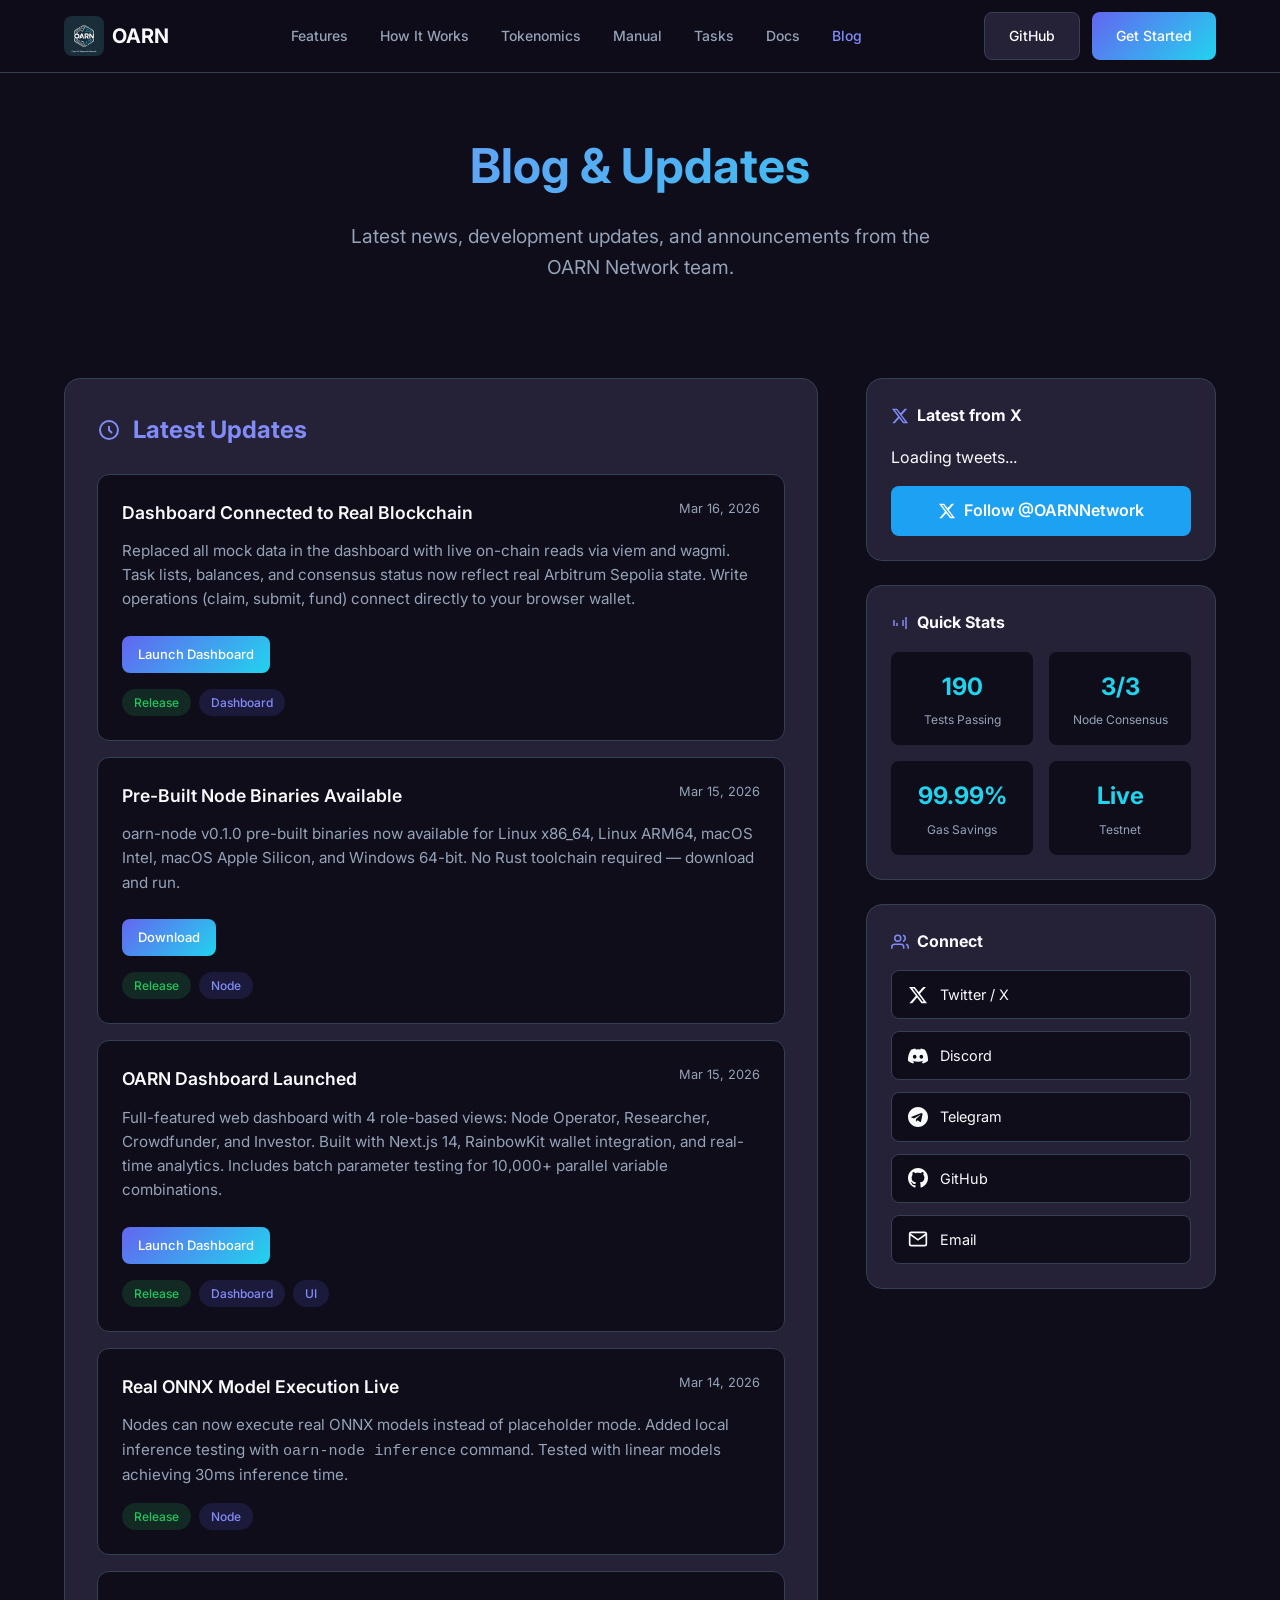
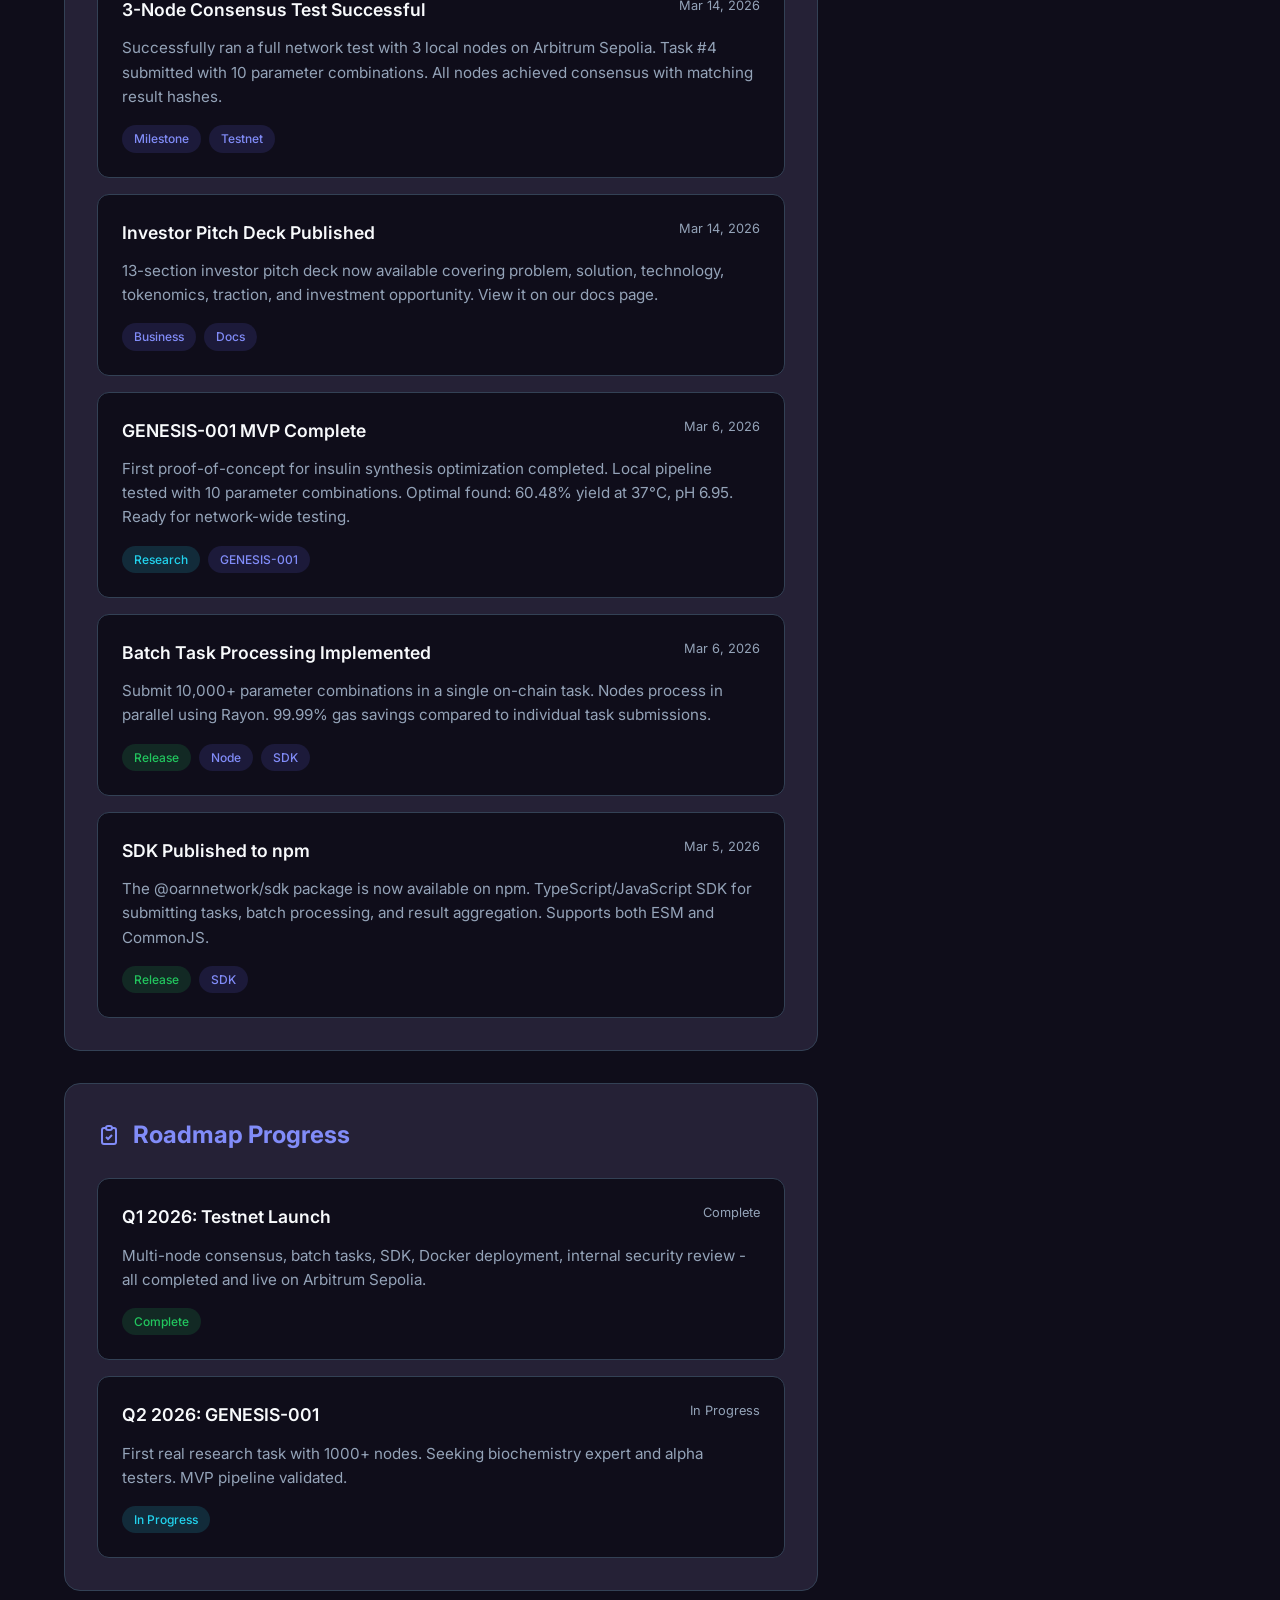
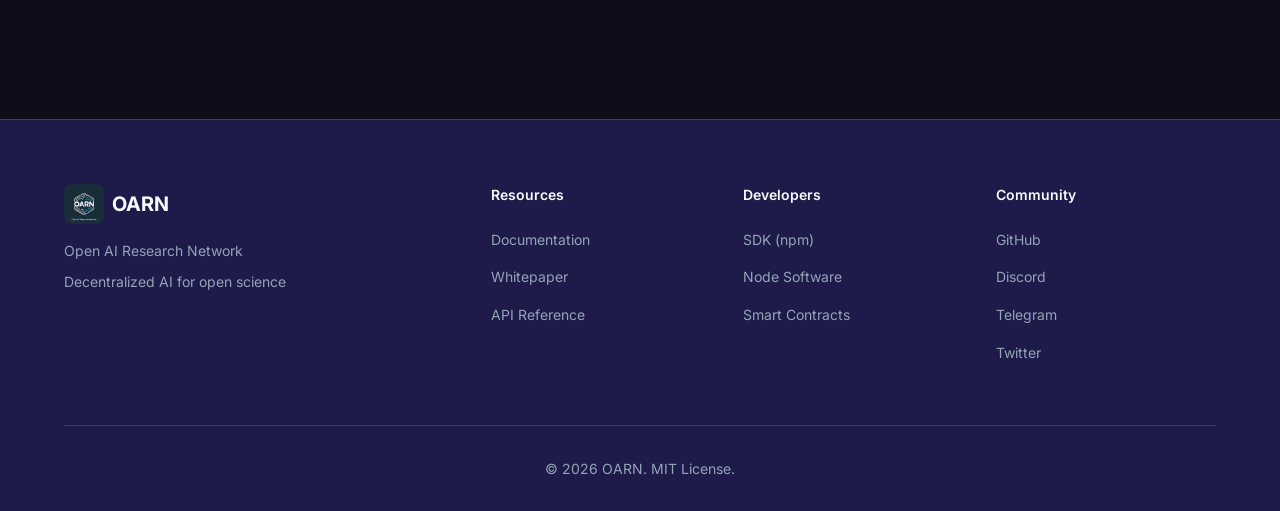
==== commit 6f2158fd: "chore: add Telegram links to all pages Added t.me/OARNNetwork to footer community section on index, " ====
--- a/blog.html
+++ b/blog.html
@@ -718,6 +718,12 @@
                                     <path d="M20.317 4.37a19.791 19.791 0 0 0-4.885-1.515.074.074 0 0 0-.079.037c-.21.375-.444.864-.608 1.25a18.27 18.27 0 0 0-5.487 0 12.64 12.64 0 0 0-.617-1.25.077.077 0 0 0-.079-.037A19.736 19.736 0 0 0 3.677 4.37a.07.07 0 0 0-.032.027C.533 9.046-.32 13.58.099 18.057a.082.082 0 0 0 .031.057 19.9 19.9 0 0 0 5.993 3.03.078.078 0 0 0 .084-.028 14.09 14.09 0 0 0 1.226-1.994.076.076 0 0 0-.041-.106 13.107 13.107 0 0 1-1.872-.892.077.077 0 0 1-.008-.128 10.2 10.2 0 0 0 .372-.292.074.074 0 0 1 .077-.01c3.928 1.793 8.18 1.793 12.062 0a.074.074 0 0 1 .078.01c.12.098.246.198.373.292a.077.077 0 0 1-.006.127 12.299 12.299 0 0 1-1.873.892.077.077 0 0 0-.041.107c.36.698.772 1.362 1.225 1.993a.076.076 0 0 0 .084.028 19.839 19.839 0 0 0 6.002-3.03.077.077 0 0 0 .032-.054c.5-5.177-.838-9.674-3.549-13.66a.061.061 0 0 0-.031-.03zM8.02 15.33c-1.183 0-2.157-1.085-2.157-2.419 0-1.333.956-2.419 2.157-2.419 1.21 0 2.176 1.096 2.157 2.42 0 1.333-.956 2.418-2.157 2.418zm7.975 0c-1.183 0-2.157-1.085-2.157-2.419 0-1.333.955-2.419 2.157-2.419 1.21 0 2.176 1.096 2.157 2.42 0 1.333-.946 2.418-2.157 2.418z"/>
                                 </svg>
                                 <span>Discord</span>
+                            </a>
+                            <a href="https://t.me/OARNNetwork" target="_blank" class="social-link">
+                                <svg viewBox="0 0 24 24" fill="currentColor">
+                                    <path d="M12 0C5.373 0 0 5.373 0 12s5.373 12 12 12 12-5.373 12-12S18.627 0 12 0zm5.562 8.248-1.97 9.289c-.145.658-.537.818-1.084.508l-3-2.21-1.447 1.394c-.16.16-.295.295-.605.295l.213-3.053 5.56-5.023c.242-.213-.054-.333-.373-.12L7.17 13.67l-2.95-.924c-.64-.203-.654-.64.136-.953l11.57-4.461c.537-.194 1.006.131.836.916z"/>
+                                </svg>
+                                <span>Telegram</span>
                             </a>
                             <a href="https://github.com/oarn-network" target="_blank" class="social-link">
                                 <svg viewBox="0 0 24 24" fill="currentColor">
@@ -773,6 +779,7 @@
                         <ul>
                             <li><a href="https://github.com/oarn-network" target="_blank">GitHub</a></li>
                             <li><a href="https://discord.gg/RsrQwNvt" target="_blank">Discord</a></li>
+                            <li><a href="https://t.me/OARNNetwork" target="_blank">Telegram</a></li>
                             <li><a href="https://twitter.com/OARNNetwork" target="_blank">Twitter</a></li>
                         </ul>
                     </div>
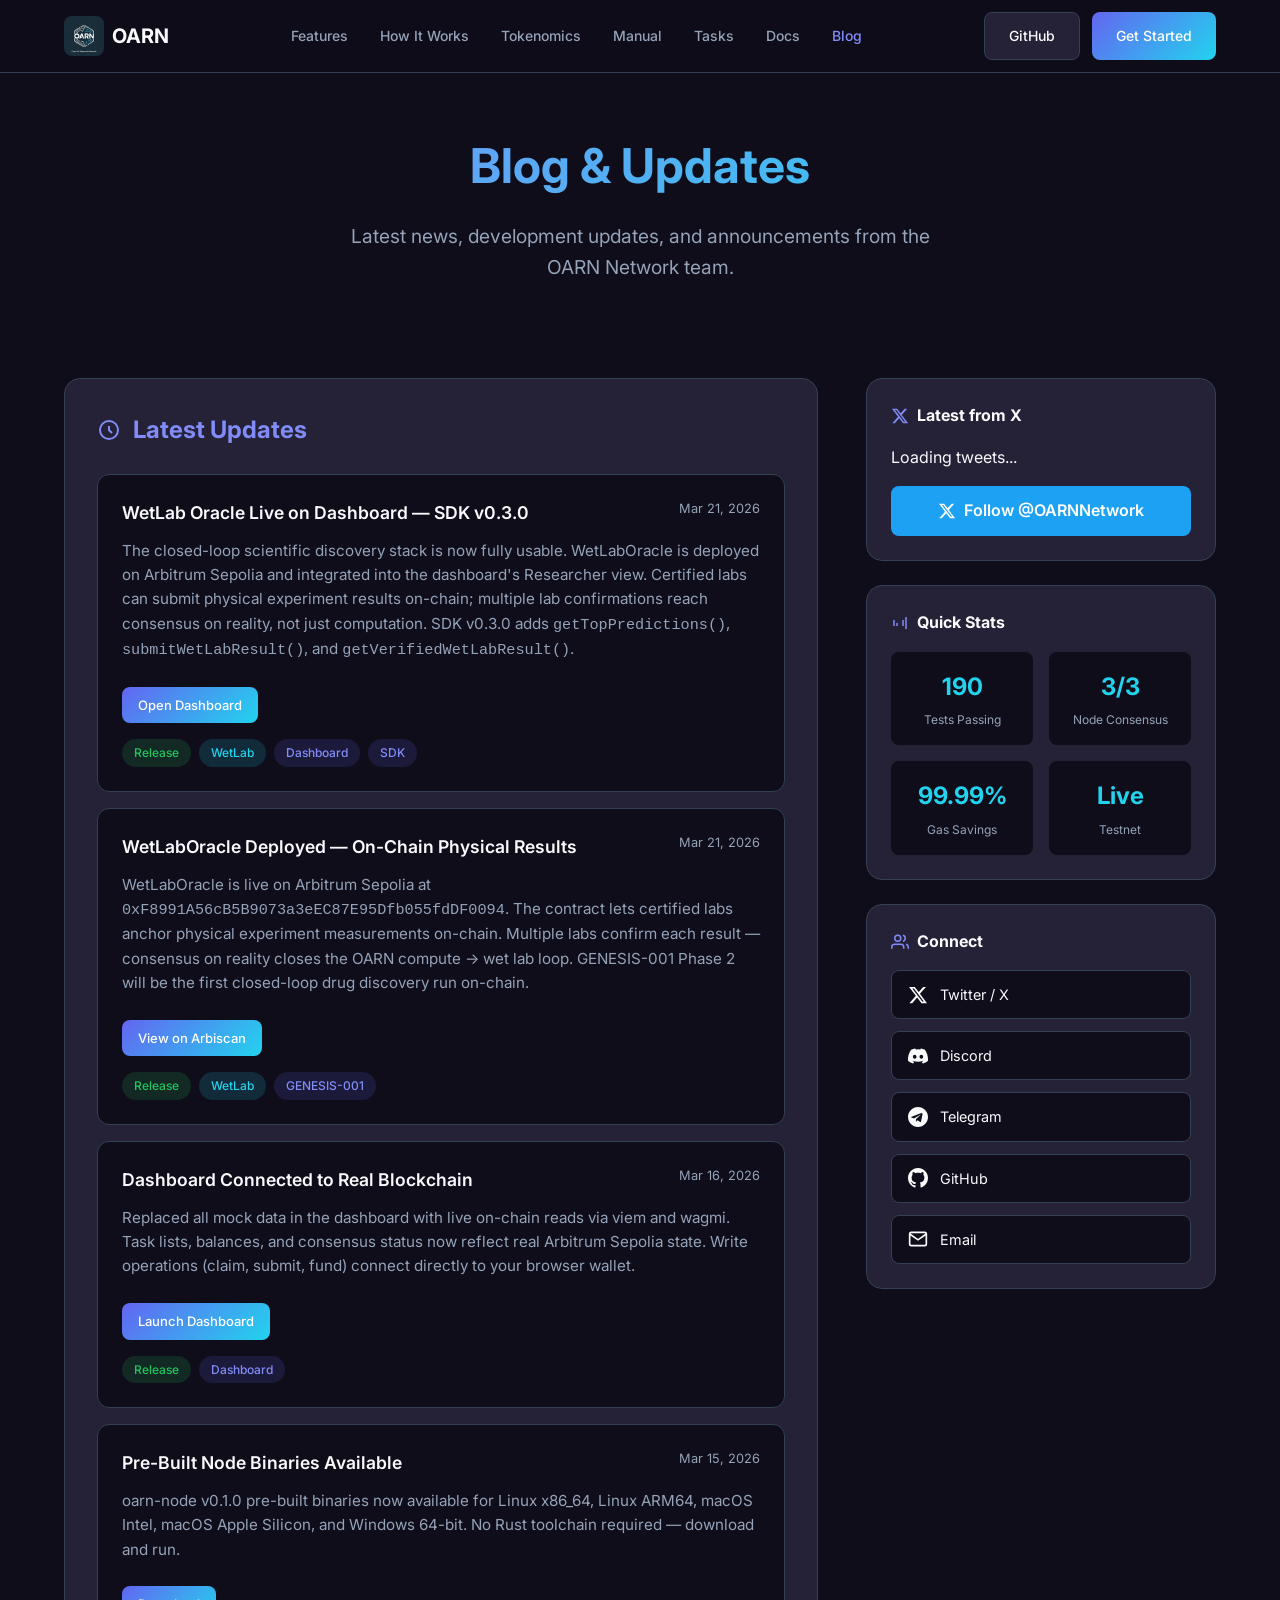
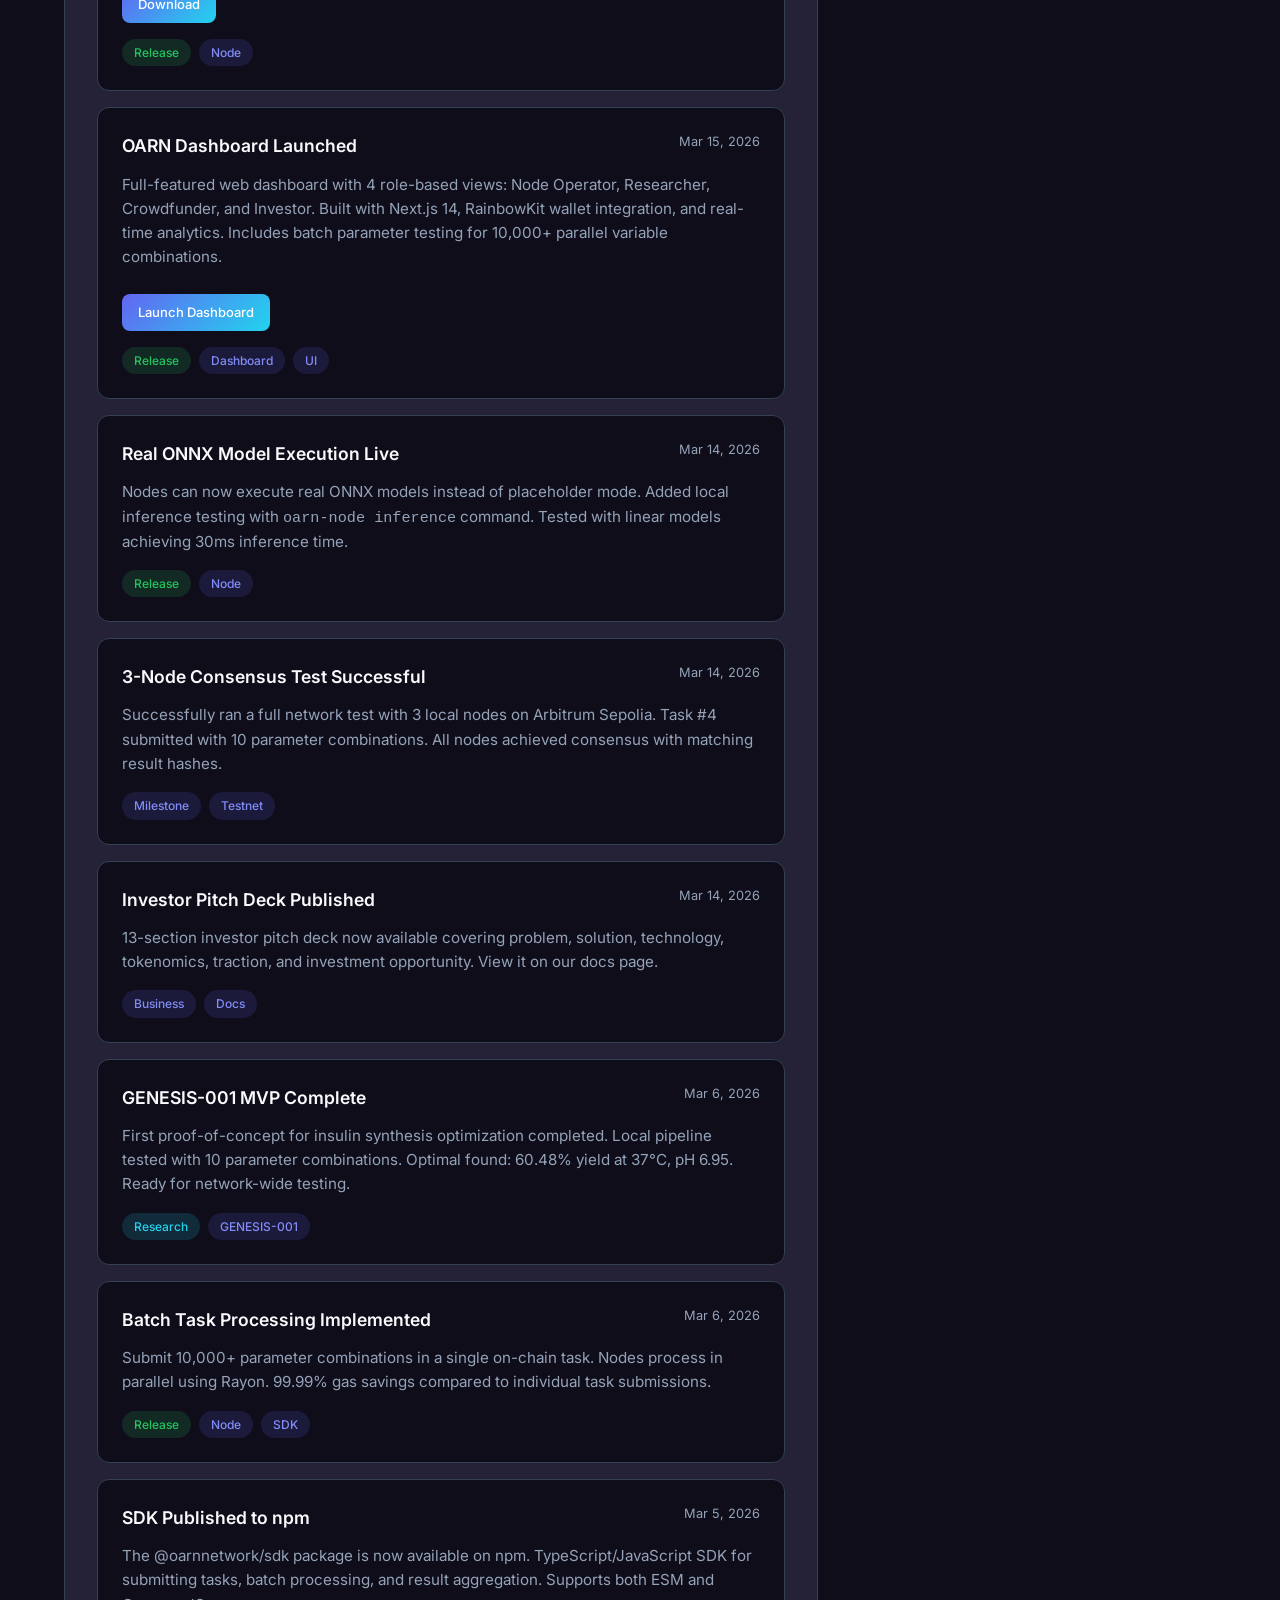
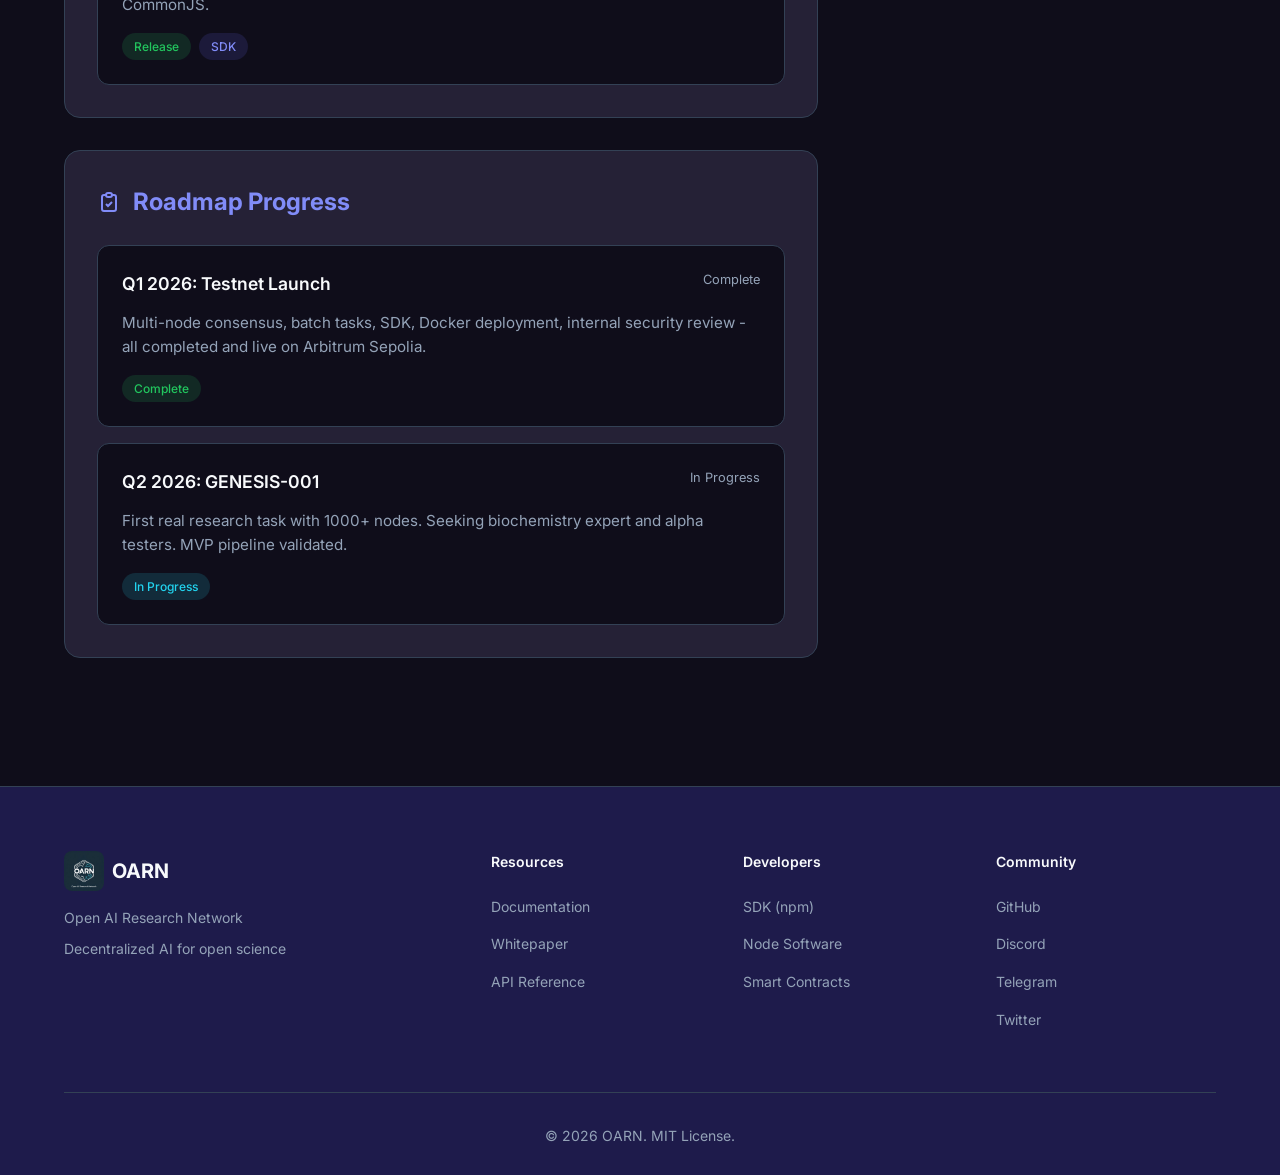
==== commit 101749a9: "feat: add WetLabOracle + SDK v0.3.0 blog posts Co-Authored-By: Claude Sonnet 4.6 <noreply@anthropic." ====
--- a/blog.html
+++ b/blog.html
@@ -436,6 +436,41 @@
                         </h2>
 
                         <!-- BLOG_POSTS_START -->
+                        <div class="update-card">
+                            <div class="update-header">
+                                <span class="update-title">WetLab Oracle Live on Dashboard — SDK v0.3.0</span>
+                                <span class="update-date">Mar 21, 2026</span>
+                            </div>
+                            <div class="update-content">
+                                The closed-loop scientific discovery stack is now fully usable. WetLabOracle is deployed on Arbitrum Sepolia and integrated into the dashboard's Researcher view. Certified labs can submit physical experiment results on-chain; multiple lab confirmations reach consensus on reality, not just computation. SDK v0.3.0 adds <code>getTopPredictions()</code>, <code>submitWetLabResult()</code>, and <code>getVerifiedWetLabResult()</code>.
+                                <br><br>
+                                <a href="https://oarn-dashboard.vercel.app/" target="_blank" class="btn btn-primary btn-small">Open Dashboard</a>
+                            </div>
+                            <div class="update-tags">
+                                <span class="tag release">Release</span>
+                                <span class="tag research">WetLab</span>
+                                <span class="tag">Dashboard</span>
+                                <span class="tag">SDK</span>
+                            </div>
+                        </div>
+
+                        <div class="update-card">
+                            <div class="update-header">
+                                <span class="update-title">WetLabOracle Deployed — On-Chain Physical Results</span>
+                                <span class="update-date">Mar 21, 2026</span>
+                            </div>
+                            <div class="update-content">
+                                WetLabOracle is live on Arbitrum Sepolia at <code>0xF8991A56cB5B9073a3eEC87E95Dfb055fdDF0094</code>. The contract lets certified labs anchor physical experiment measurements on-chain. Multiple labs confirm each result — consensus on reality closes the OARN compute → wet lab loop. GENESIS-001 Phase 2 will be the first closed-loop drug discovery run on-chain.
+                                <br><br>
+                                <a href="https://sepolia.arbiscan.io/address/0xF8991A56cB5B9073a3eEC87E95Dfb055fdDF0094" target="_blank" class="btn btn-primary btn-small">View on Arbiscan</a>
+                            </div>
+                            <div class="update-tags">
+                                <span class="tag release">Release</span>
+                                <span class="tag research">WetLab</span>
+                                <span class="tag">GENESIS-001</span>
+                            </div>
+                        </div>
+
                         <div class="update-card">
                             <div class="update-header">
                                 <span class="update-title">Dashboard Connected to Real Blockchain</span>
--- a/styles.css
+++ b/styles.css
@@ -509,6 +509,160 @@
     margin-bottom: 4px;
 }
 
+/* Earn GOV Section */
+.earn-gov {
+    background: var(--background);
+    padding: 80px 0;
+}
+
+.earn-gov-grid {
+    display: grid;
+    grid-template-columns: repeat(6, 1fr);
+    gap: 20px;
+    margin: 48px 0 40px;
+}
+
+/* 3+2 centered: row 1 = cols 1-2, 3-4, 5-6 | row 2 = cols 2-3, 4-5 */
+.earn-gov-grid .earn-tier-card:nth-child(1) { grid-column: 1 / 3; }
+.earn-gov-grid .earn-tier-card:nth-child(2) { grid-column: 3 / 5; }
+.earn-gov-grid .earn-tier-card:nth-child(3) { grid-column: 5 / 7; }
+.earn-gov-grid .earn-tier-card:nth-child(4) { grid-column: 2 / 4; }
+.earn-gov-grid .earn-tier-card:nth-child(5) { grid-column: 4 / 6; }
+
+.earn-tier-card {
+    background: var(--surface);
+    border: 1px solid var(--border);
+    border-radius: 16px;
+    padding: 28px 20px;
+    text-align: center;
+    transition: transform 0.2s, border-color 0.2s;
+}
+
+.earn-tier-card:hover {
+    transform: translateY(-4px);
+}
+
+.earn-tier-card.bronze { border-top: 3px solid #cd7f32; }
+.earn-tier-card.silver { border-top: 3px solid #c0c0c0; }
+.earn-tier-card.gold { border-top: 3px solid #ffd700; }
+.earn-tier-card.platinum { border-top: 3px solid var(--primary-light); }
+.earn-tier-card.genesis { border-top: 3px solid var(--accent); background: linear-gradient(135deg, var(--surface), rgba(34,211,238,0.05)); }
+
+.tier-badge {
+    font-size: 12px;
+    font-weight: 700;
+    text-transform: uppercase;
+    letter-spacing: 0.08em;
+    margin-bottom: 8px;
+    color: var(--text-muted);
+}
+
+.earn-tier-card.genesis .tier-badge { color: var(--accent); }
+
+.tier-points {
+    font-size: 13px;
+    color: var(--text-muted);
+    margin-bottom: 8px;
+}
+
+.tier-reward {
+    font-size: 22px;
+    font-weight: 700;
+    color: var(--text);
+    margin-bottom: 8px;
+}
+
+.earn-tier-card.genesis .tier-reward { color: var(--accent); }
+
+.earn-tier-card p {
+    font-size: 12px;
+    color: var(--text-muted);
+    line-height: 1.4;
+}
+
+.earn-activities {
+    margin: 0 auto 48px;
+    max-width: 800px;
+}
+
+.earn-activities h3 {
+    text-align: center;
+    font-size: 20px;
+    margin-bottom: 24px;
+    color: var(--text);
+}
+
+.activities-grid {
+    display: grid;
+    grid-template-columns: repeat(3, 1fr);
+    gap: 12px;
+}
+
+.activity-item {
+    background: var(--surface);
+    border: 1px solid var(--border);
+    border-radius: 10px;
+    padding: 14px 16px;
+    display: flex;
+    align-items: center;
+    gap: 12px;
+}
+
+.activity-pts {
+    font-size: 16px;
+    font-weight: 700;
+    color: var(--accent);
+    white-space: nowrap;
+    min-width: 40px;
+}
+
+.activity-desc {
+    font-size: 13px;
+    color: var(--text-muted);
+    line-height: 1.4;
+}
+
+.earn-gov-cta {
+    text-align: center;
+    display: flex;
+    flex-direction: column;
+    align-items: center;
+    gap: 16px;
+}
+
+.earn-gov-cta-buttons {
+    display: flex;
+    flex-wrap: wrap;
+    justify-content: center;
+    gap: 12px;
+}
+
+.earn-gov-note {
+    margin-top: 16px;
+    font-size: 13px;
+    color: var(--text-muted);
+}
+
+@media (max-width: 600px) {
+    .earn-gov-grid {
+        grid-template-columns: repeat(2, 1fr);
+    }
+
+    .earn-gov-grid .earn-tier-card:nth-child(n) {
+        grid-column: auto;
+    }
+
+    .activities-grid {
+        grid-template-columns: 1fr;
+    }
+}
+
+@media (max-width: 400px) {
+    .earn-gov-grid {
+        grid-template-columns: 1fr;
+    }
+}
+
 /* Contracts Section */
 .contracts {
     background: var(--background);
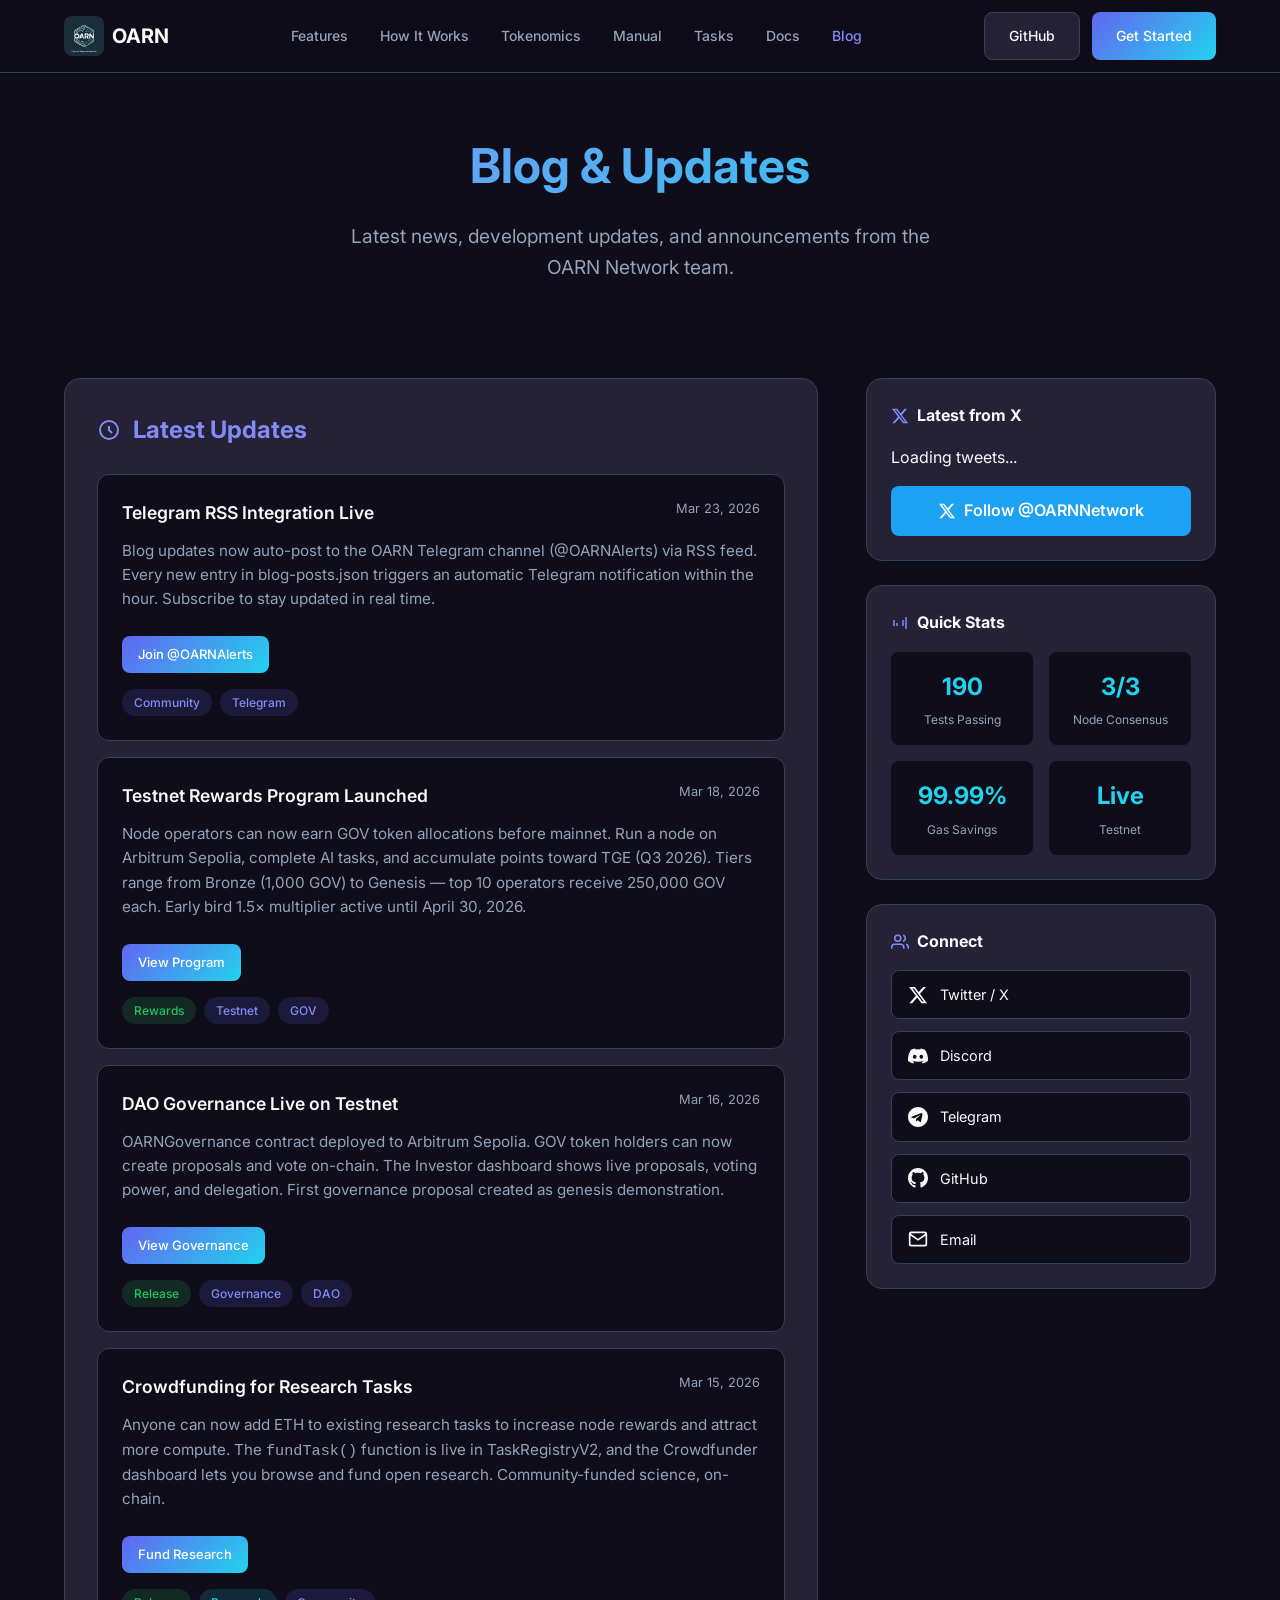
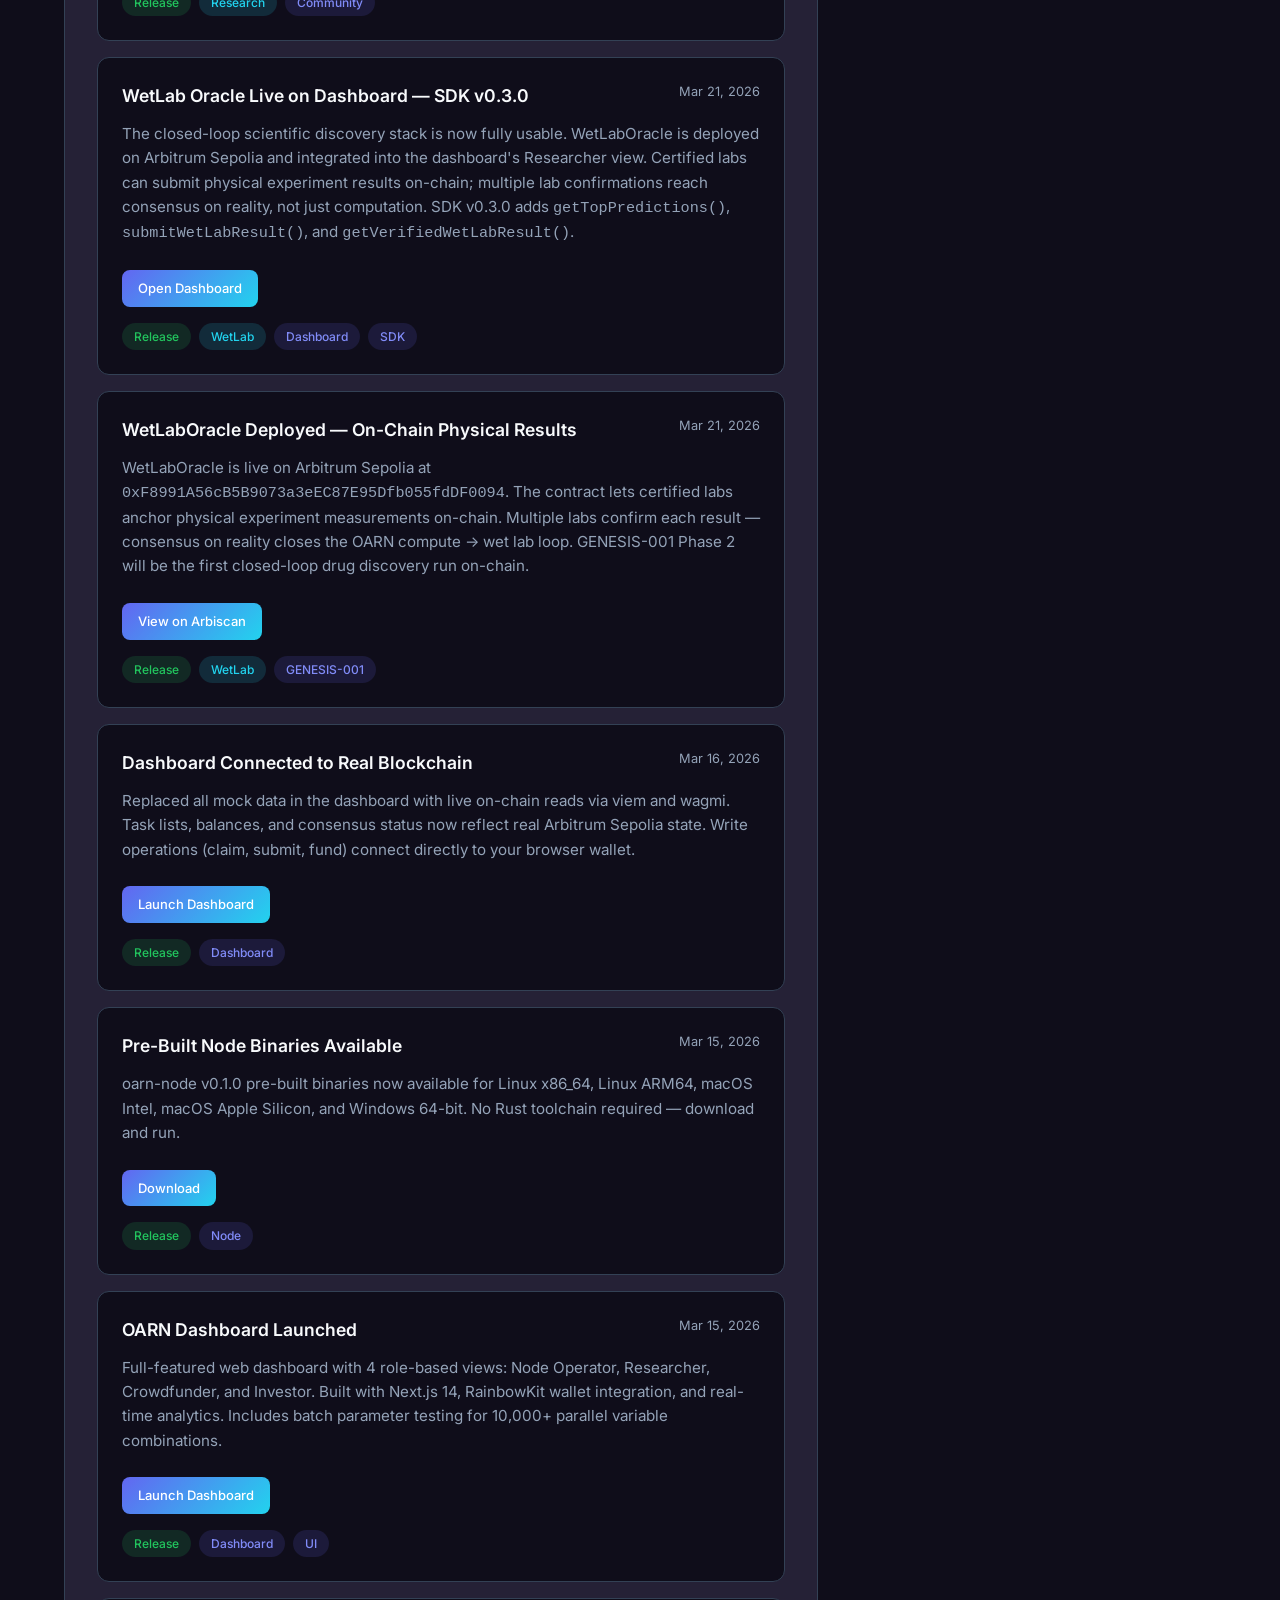
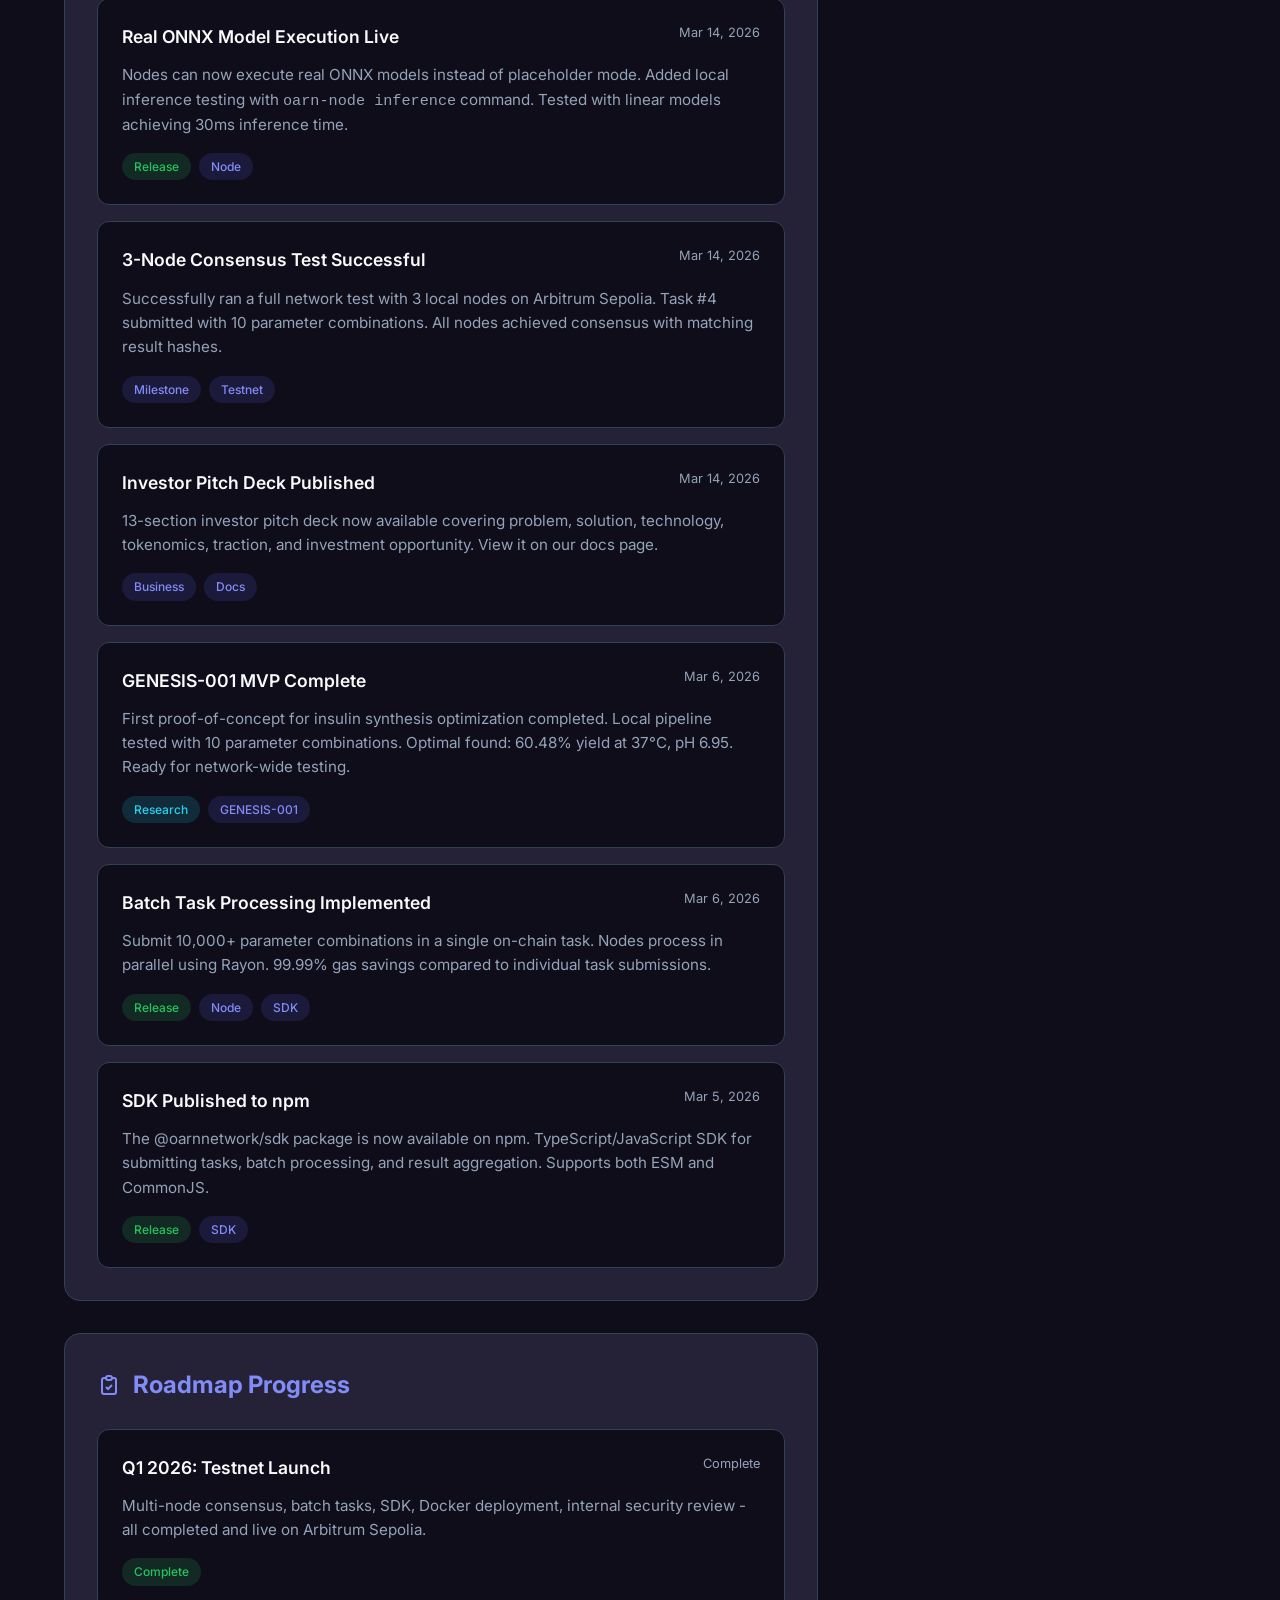
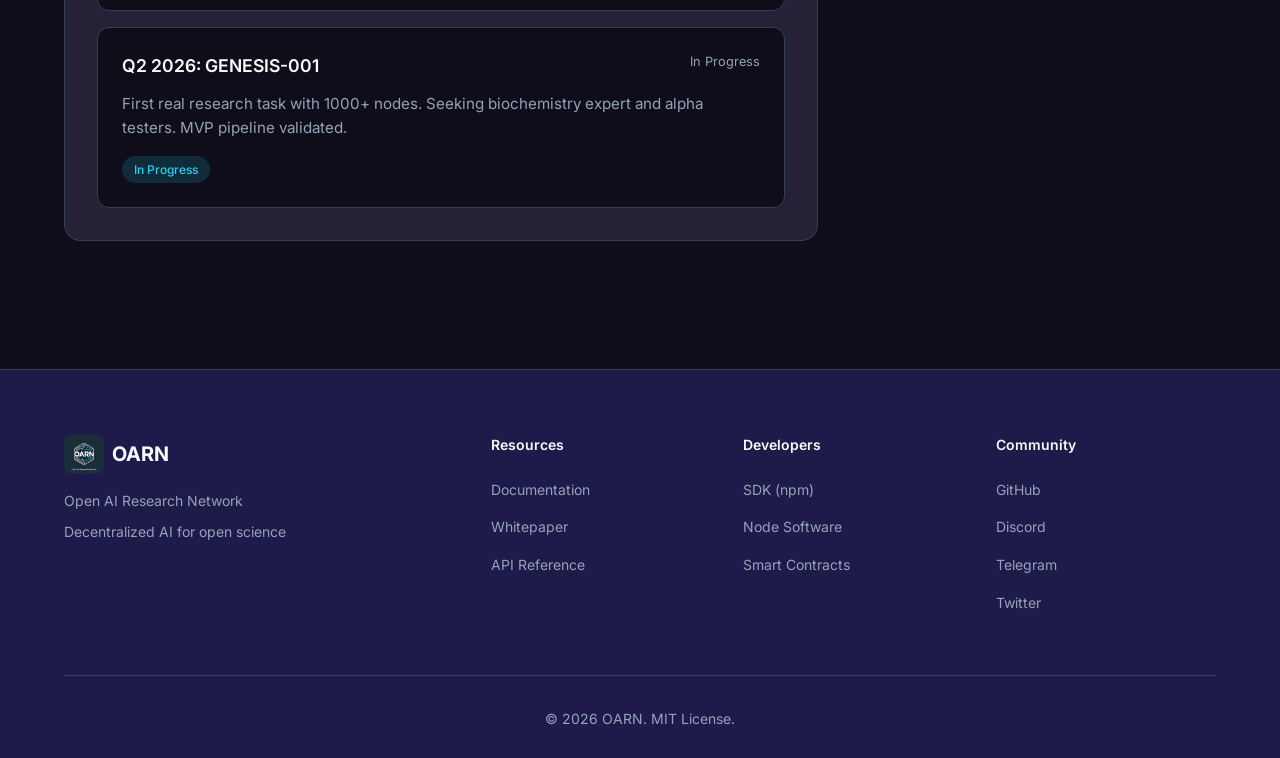
==== commit aaad5fcf: "feat: add 4 missing blog posts — rewards program, governance, crowdfunding, Telegram RSS" ====
--- a/blog.html
+++ b/blog.html
@@ -436,6 +436,73 @@
                         </h2>
 
                         <!-- BLOG_POSTS_START -->
+                        <div class="update-card">
+                            <div class="update-header">
+                                <span class="update-title">Telegram RSS Integration Live</span>
+                                <span class="update-date">Mar 23, 2026</span>
+                            </div>
+                            <div class="update-content">
+                                Blog updates now auto-post to the OARN Telegram channel (@OARNAlerts) via RSS feed. Every new entry in blog-posts.json triggers an automatic Telegram notification within the hour. Subscribe to stay updated in real time.
+                                <br><br>
+                                <a href="https://t.me/OARNAlerts" target="_blank" class="btn btn-primary btn-small">Join @OARNAlerts</a>
+                            </div>
+                            <div class="update-tags">
+                                <span class="tag">Community</span>
+                                <span class="tag">Telegram</span>
+                            </div>
+                        </div>
+
+                        <div class="update-card">
+                            <div class="update-header">
+                                <span class="update-title">Testnet Rewards Program Launched</span>
+                                <span class="update-date">Mar 18, 2026</span>
+                            </div>
+                            <div class="update-content">
+                                Node operators can now earn GOV token allocations before mainnet. Run a node on Arbitrum Sepolia, complete AI tasks, and accumulate points toward TGE (Q3 2026). Tiers range from Bronze (1,000 GOV) to Genesis — top 10 operators receive 250,000 GOV each. Early bird 1.5× multiplier active until April 30, 2026.
+                                <br><br>
+                                <a href="https://github.com/oarn-network/oarn-network/blob/main/docs/testnet-rewards-program.md" target="_blank" class="btn btn-primary btn-small">View Program</a>
+                            </div>
+                            <div class="update-tags">
+                                <span class="tag release">Rewards</span>
+                                <span class="tag">Testnet</span>
+                                <span class="tag">GOV</span>
+                            </div>
+                        </div>
+
+                        <div class="update-card">
+                            <div class="update-header">
+                                <span class="update-title">DAO Governance Live on Testnet</span>
+                                <span class="update-date">Mar 16, 2026</span>
+                            </div>
+                            <div class="update-content">
+                                OARNGovernance contract deployed to Arbitrum Sepolia. GOV token holders can now create proposals and vote on-chain. The Investor dashboard shows live proposals, voting power, and delegation. First governance proposal created as genesis demonstration.
+                                <br><br>
+                                <a href="https://oarn-dashboard.vercel.app/" target="_blank" class="btn btn-primary btn-small">View Governance</a>
+                            </div>
+                            <div class="update-tags">
+                                <span class="tag release">Release</span>
+                                <span class="tag">Governance</span>
+                                <span class="tag">DAO</span>
+                            </div>
+                        </div>
+
+                        <div class="update-card">
+                            <div class="update-header">
+                                <span class="update-title">Crowdfunding for Research Tasks</span>
+                                <span class="update-date">Mar 15, 2026</span>
+                            </div>
+                            <div class="update-content">
+                                Anyone can now add ETH to existing research tasks to increase node rewards and attract more compute. The <code>fundTask()</code> function is live in TaskRegistryV2, and the Crowdfunder dashboard lets you browse and fund open research. Community-funded science, on-chain.
+                                <br><br>
+                                <a href="https://oarn-dashboard.vercel.app/" target="_blank" class="btn btn-primary btn-small">Fund Research</a>
+                            </div>
+                            <div class="update-tags">
+                                <span class="tag release">Release</span>
+                                <span class="tag research">Research</span>
+                                <span class="tag">Community</span>
+                            </div>
+                        </div>
+
                         <div class="update-card">
                             <div class="update-header">
                                 <span class="update-title">WetLab Oracle Live on Dashboard — SDK v0.3.0</span>
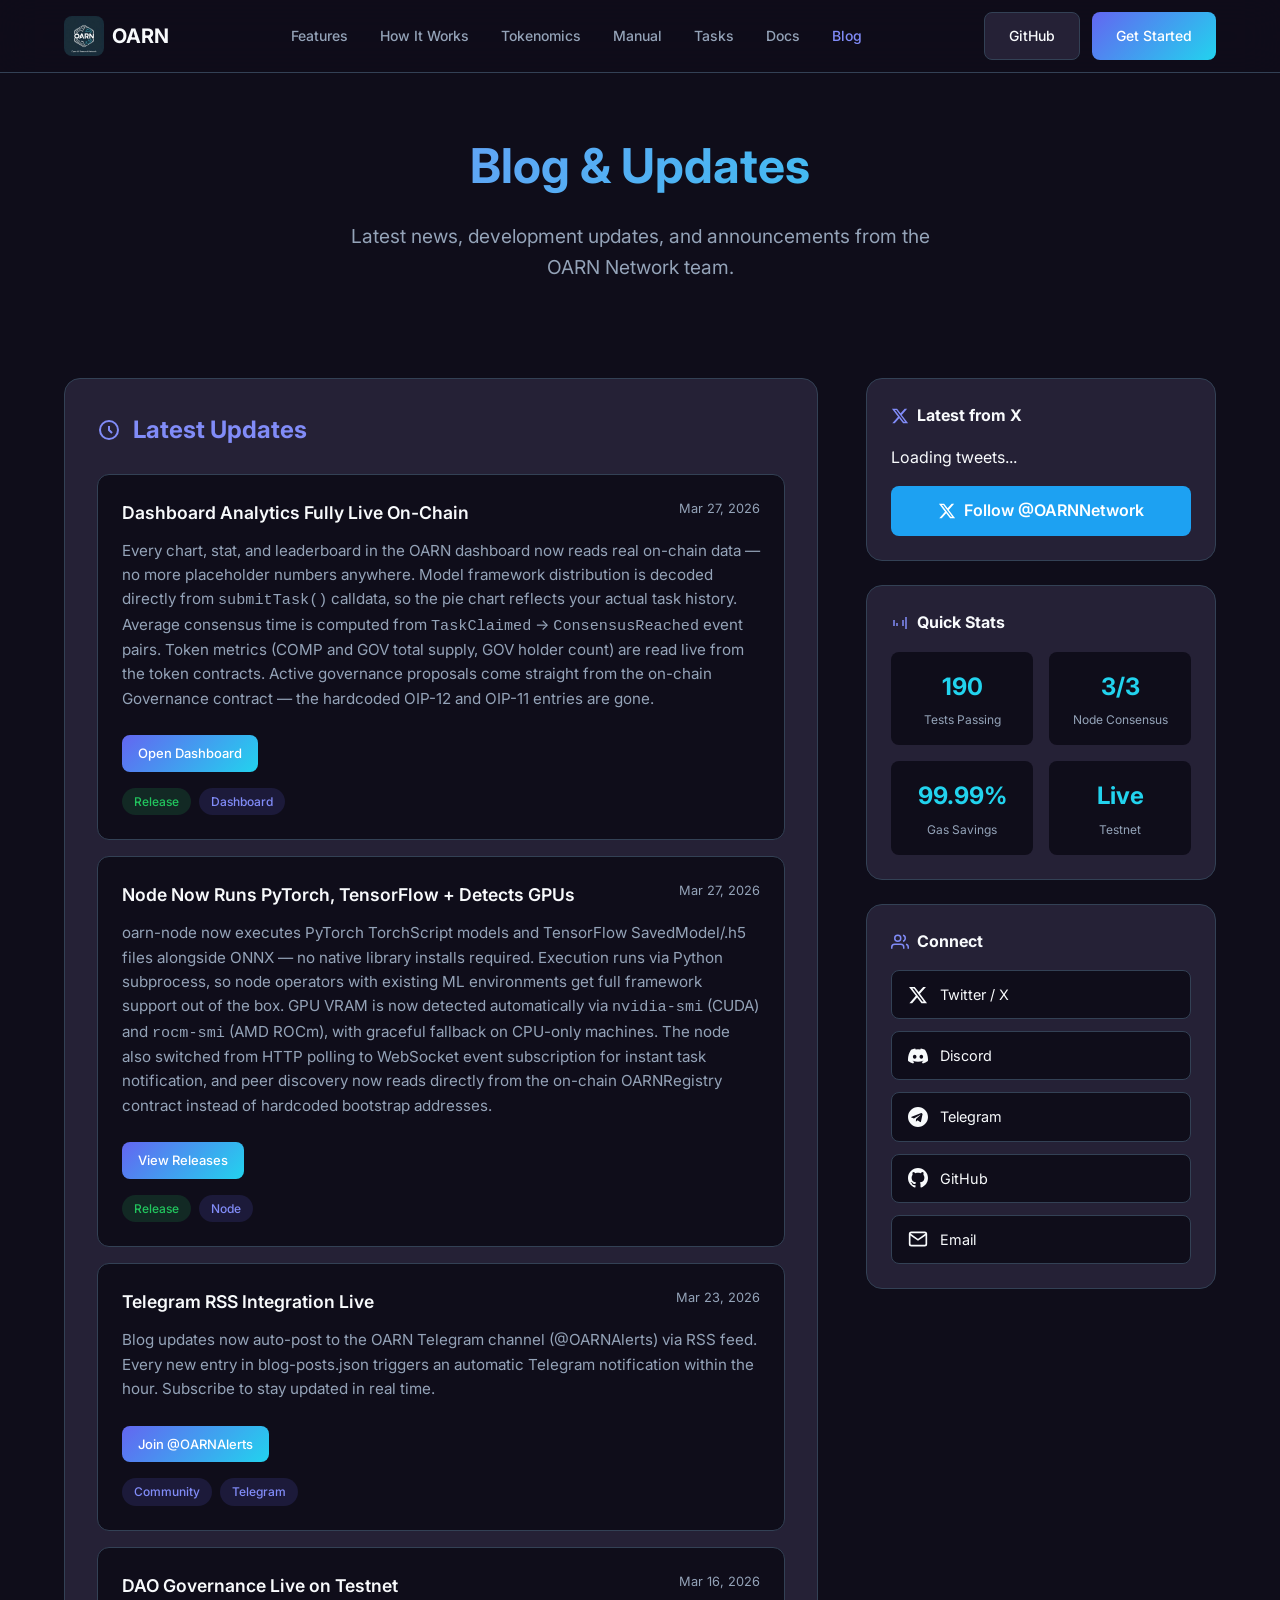
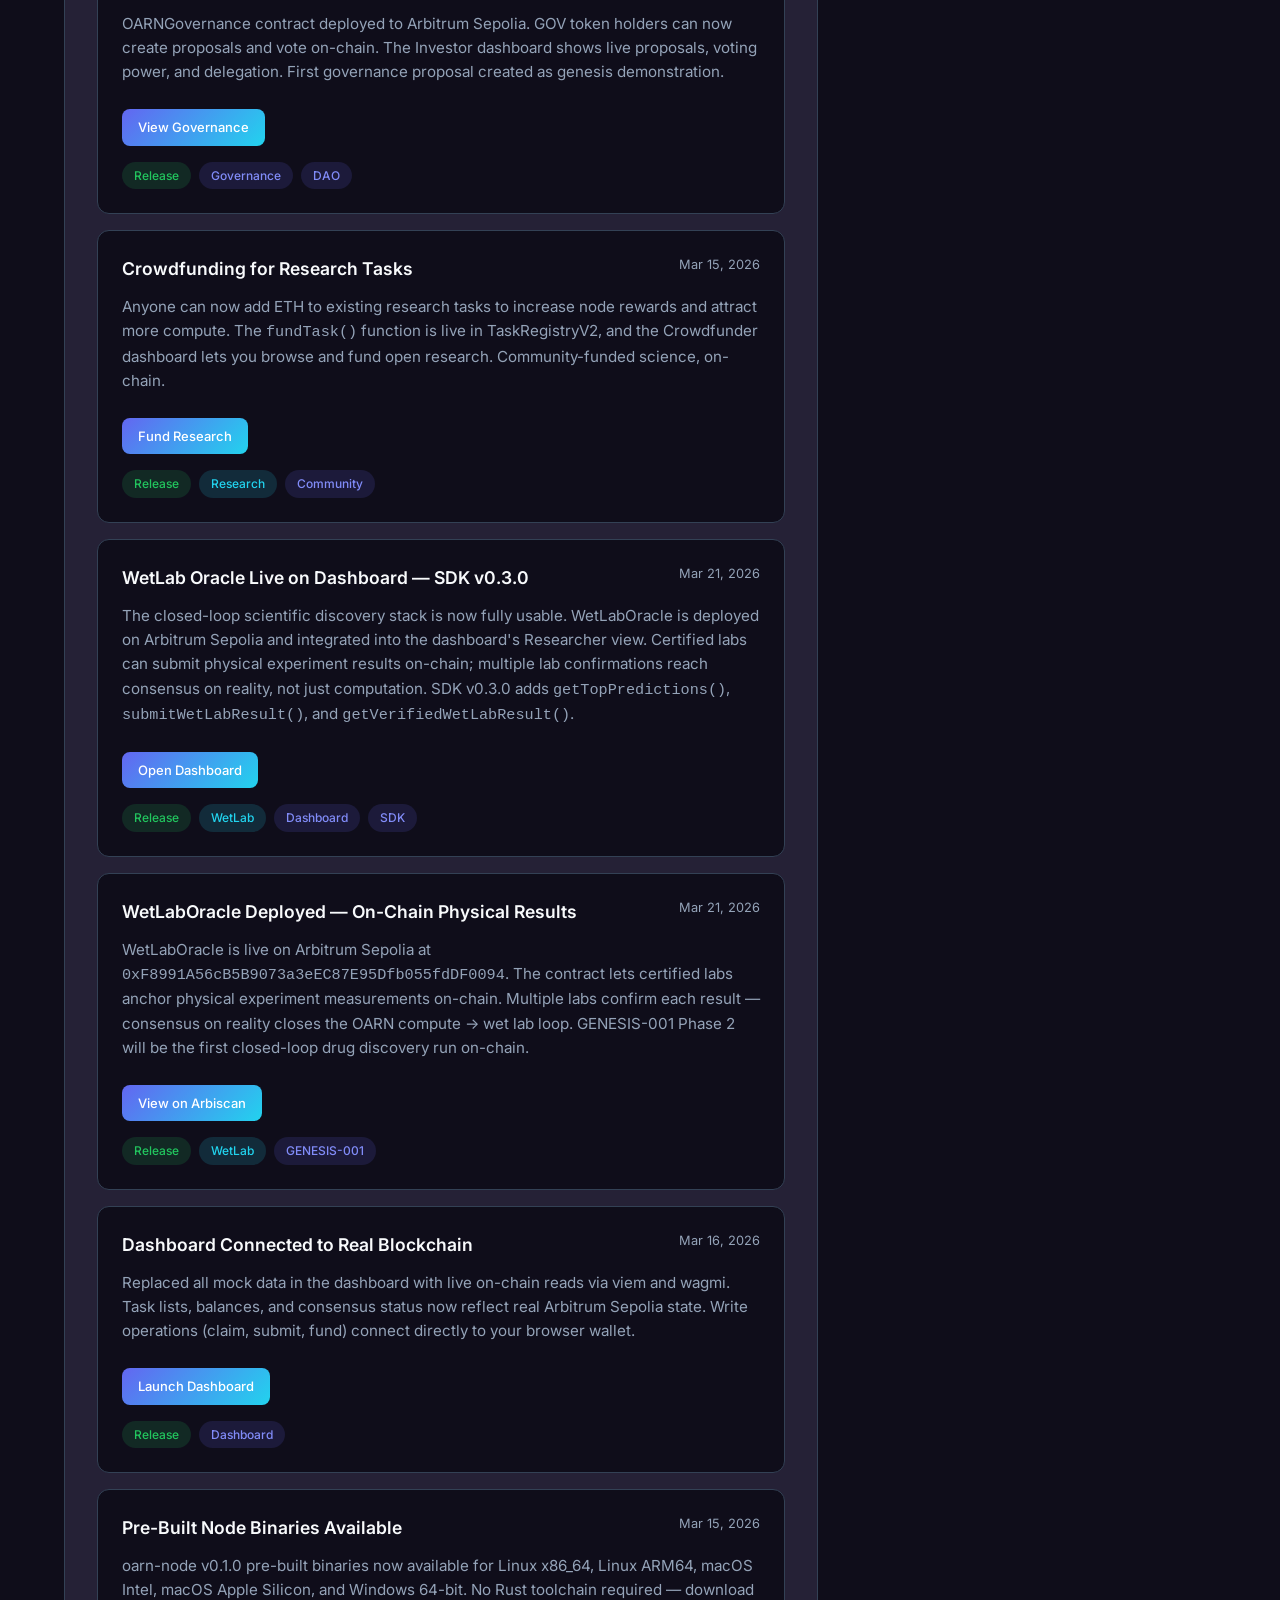
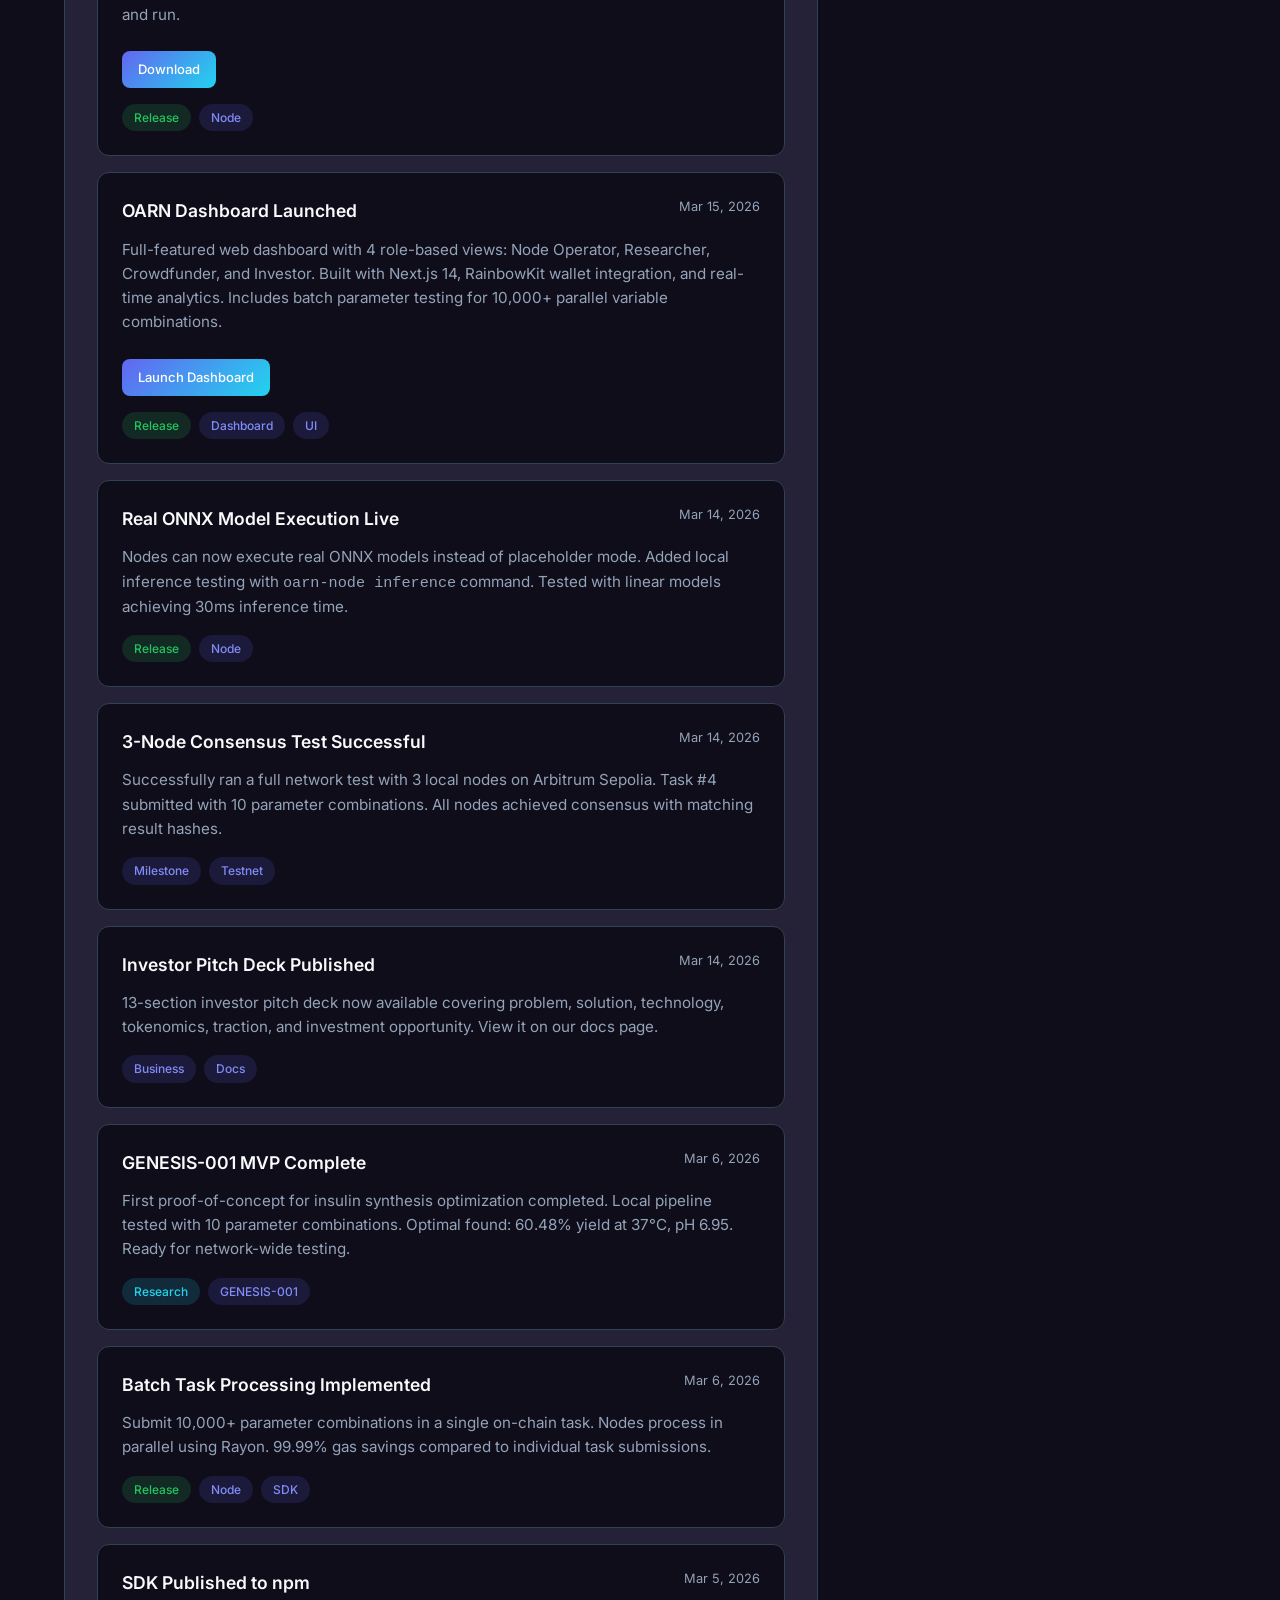
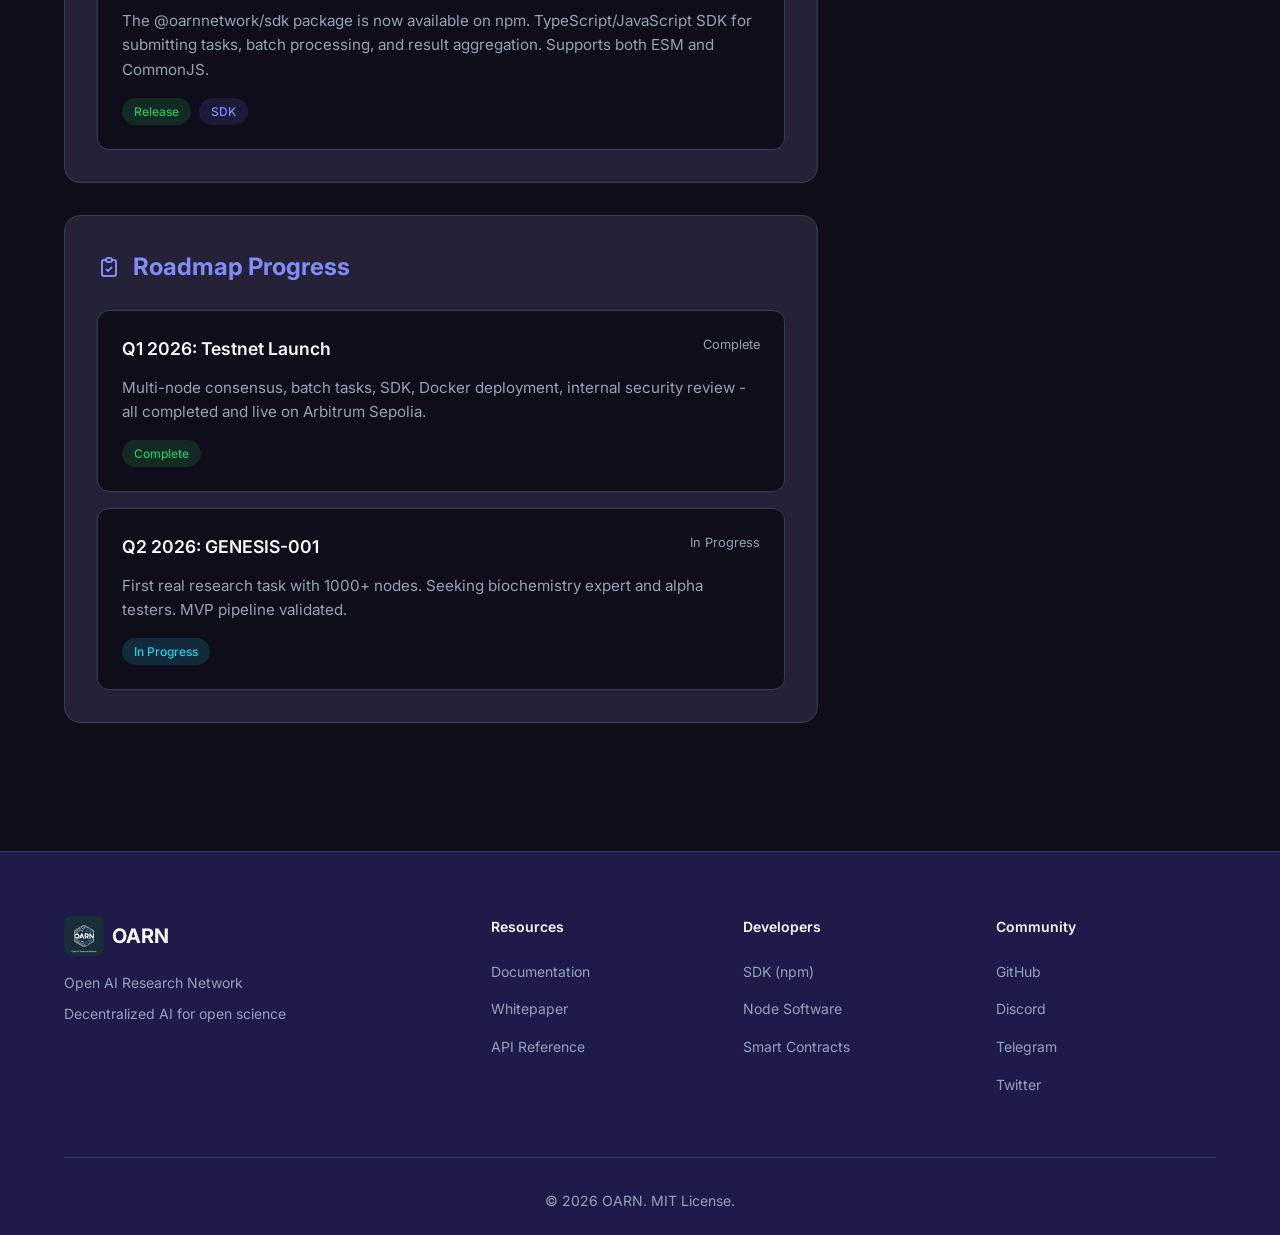
==== commit de5a699b: "chore: regenerate blog.html and rss.xml from blog-posts.json" ====
--- a/blog.html
+++ b/blog.html
@@ -438,6 +438,38 @@
                         <!-- BLOG_POSTS_START -->
                         <div class="update-card">
                             <div class="update-header">
+                                <span class="update-title">Dashboard Analytics Fully Live On-Chain</span>
+                                <span class="update-date">Mar 27, 2026</span>
+                            </div>
+                            <div class="update-content">
+                                Every chart, stat, and leaderboard in the OARN dashboard now reads real on-chain data — no more placeholder numbers anywhere. Model framework distribution is decoded directly from <code>submitTask()</code> calldata, so the pie chart reflects your actual task history. Average consensus time is computed from <code>TaskClaimed</code> → <code>ConsensusReached</code> event pairs. Token metrics (COMP and GOV total supply, GOV holder count) are read live from the token contracts. Active governance proposals come straight from the on-chain Governance contract — the hardcoded OIP-12 and OIP-11 entries are gone.
+                                <br><br>
+                                <a href="https://oarn-dashboard.vercel.app/" target="_blank" class="btn btn-primary btn-small">Open Dashboard</a>
+                            </div>
+                            <div class="update-tags">
+                                <span class="tag release">Release</span>
+                                <span class="tag">Dashboard</span>
+                            </div>
+                        </div>
+
+                        <div class="update-card">
+                            <div class="update-header">
+                                <span class="update-title">Node Now Runs PyTorch, TensorFlow + Detects GPUs</span>
+                                <span class="update-date">Mar 27, 2026</span>
+                            </div>
+                            <div class="update-content">
+                                oarn-node now executes PyTorch TorchScript models and TensorFlow SavedModel/.h5 files alongside ONNX — no native library installs required. Execution runs via Python subprocess, so node operators with existing ML environments get full framework support out of the box. GPU VRAM is now detected automatically via <code>nvidia-smi</code> (CUDA) and <code>rocm-smi</code> (AMD ROCm), with graceful fallback on CPU-only machines. The node also switched from HTTP polling to WebSocket event subscription for instant task notification, and peer discovery now reads directly from the on-chain OARNRegistry contract instead of hardcoded bootstrap addresses.
+                                <br><br>
+                                <a href="https://github.com/oarn-network/oarn-node/releases" target="_blank" class="btn btn-primary btn-small">View Releases</a>
+                            </div>
+                            <div class="update-tags">
+                                <span class="tag release">Release</span>
+                                <span class="tag">Node</span>
+                            </div>
+                        </div>
+
+                        <div class="update-card">
+                            <div class="update-header">
                                 <span class="update-title">Telegram RSS Integration Live</span>
                                 <span class="update-date">Mar 23, 2026</span>
                             </div>
@@ -449,23 +481,6 @@
                             <div class="update-tags">
                                 <span class="tag">Community</span>
                                 <span class="tag">Telegram</span>
-                            </div>
-                        </div>
-
-                        <div class="update-card">
-                            <div class="update-header">
-                                <span class="update-title">Testnet Rewards Program Launched</span>
-                                <span class="update-date">Mar 18, 2026</span>
-                            </div>
-                            <div class="update-content">
-                                Node operators can now earn GOV token allocations before mainnet. Run a node on Arbitrum Sepolia, complete AI tasks, and accumulate points toward TGE (Q3 2026). Tiers range from Bronze (1,000 GOV) to Genesis — top 10 operators receive 250,000 GOV each. Early bird 1.5× multiplier active until April 30, 2026.
-                                <br><br>
-                                <a href="https://github.com/oarn-network/oarn-network/blob/main/docs/testnet-rewards-program.md" target="_blank" class="btn btn-primary btn-small">View Program</a>
-                            </div>
-                            <div class="update-tags">
-                                <span class="tag release">Rewards</span>
-                                <span class="tag">Testnet</span>
-                                <span class="tag">GOV</span>
                             </div>
                         </div>
 
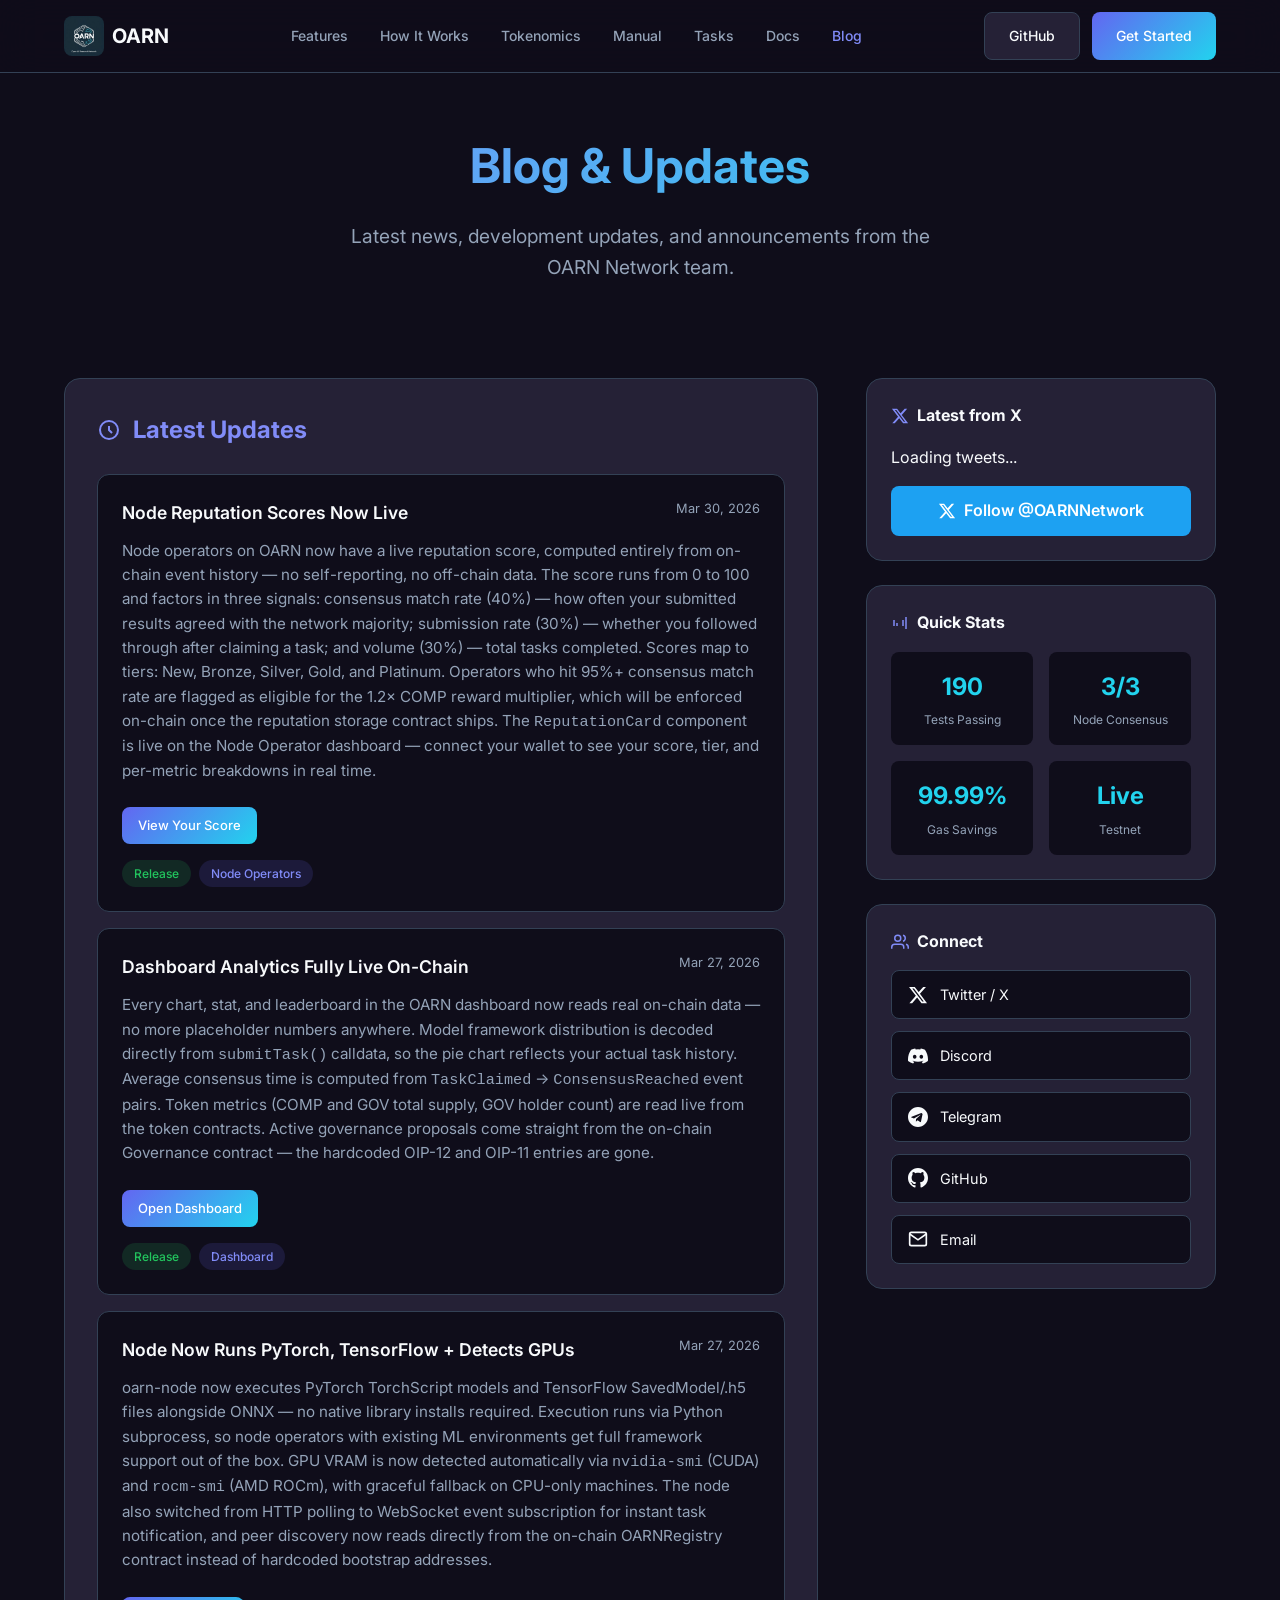
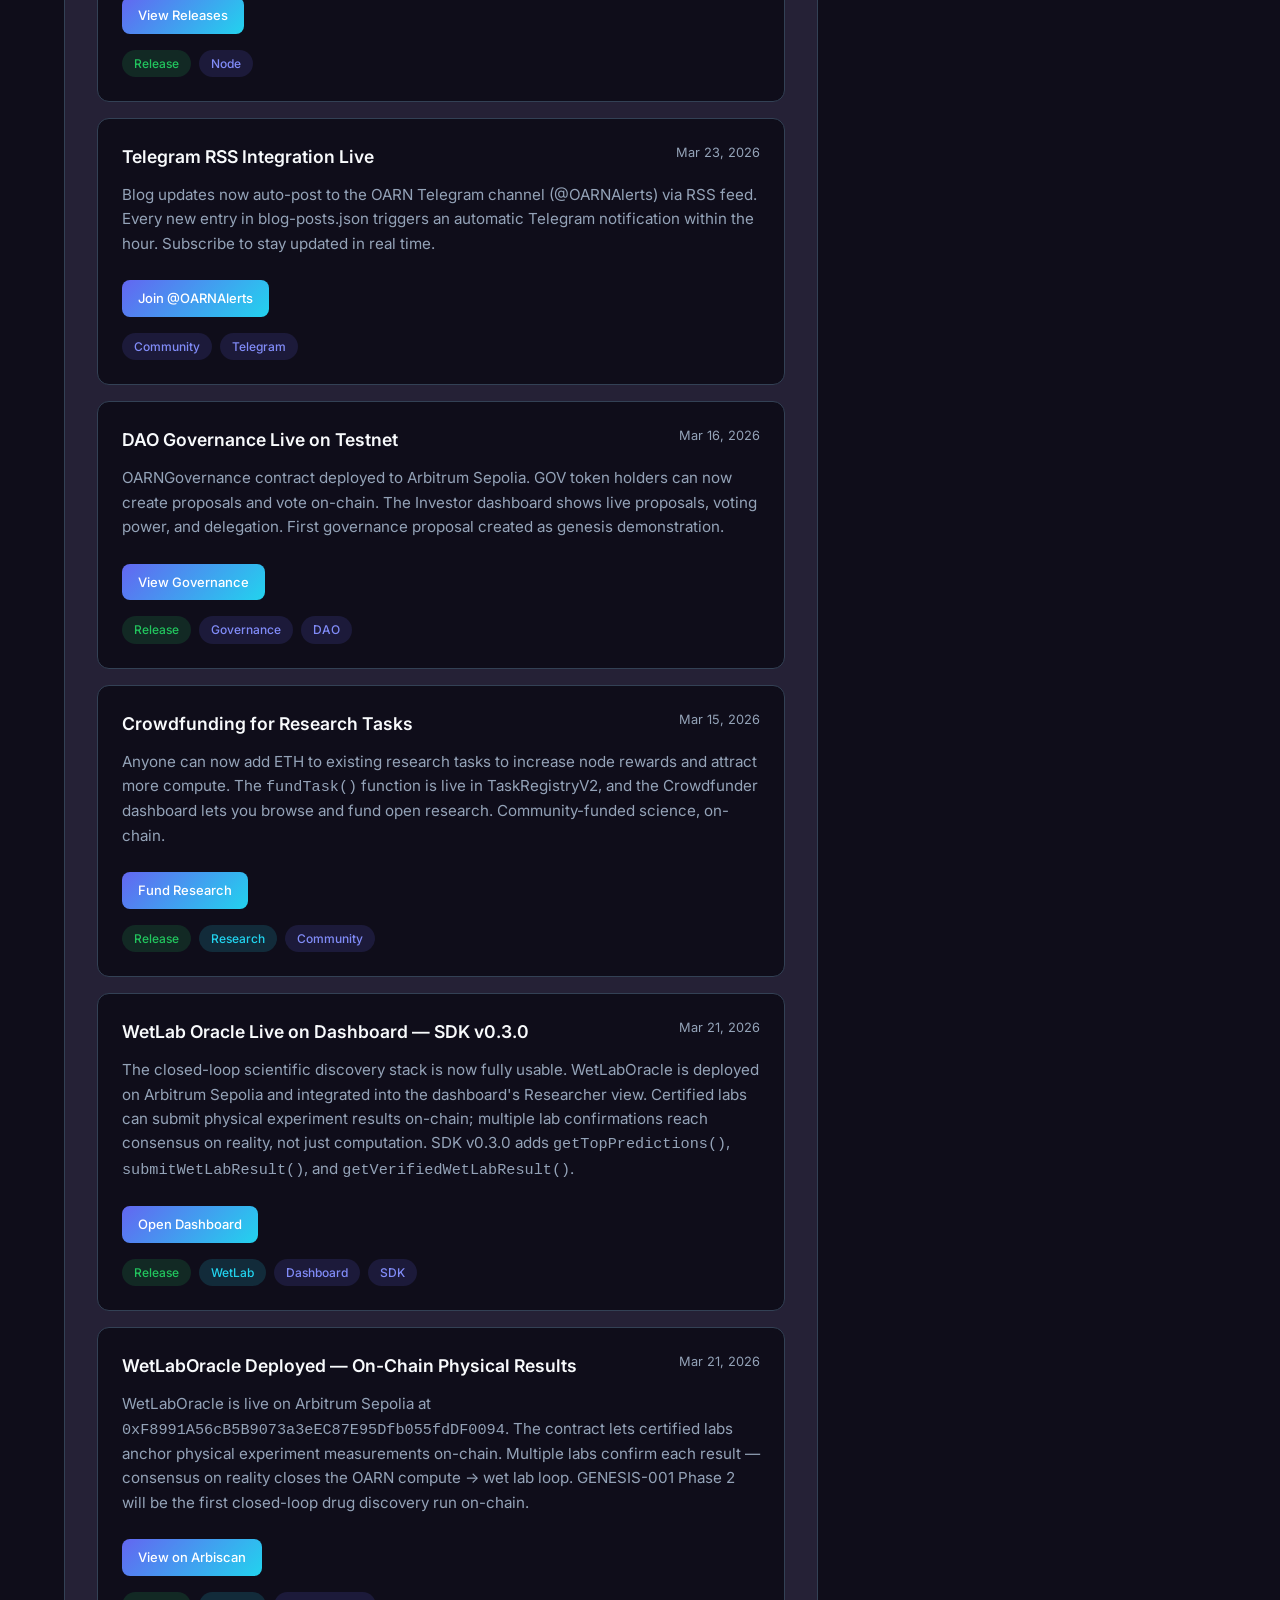
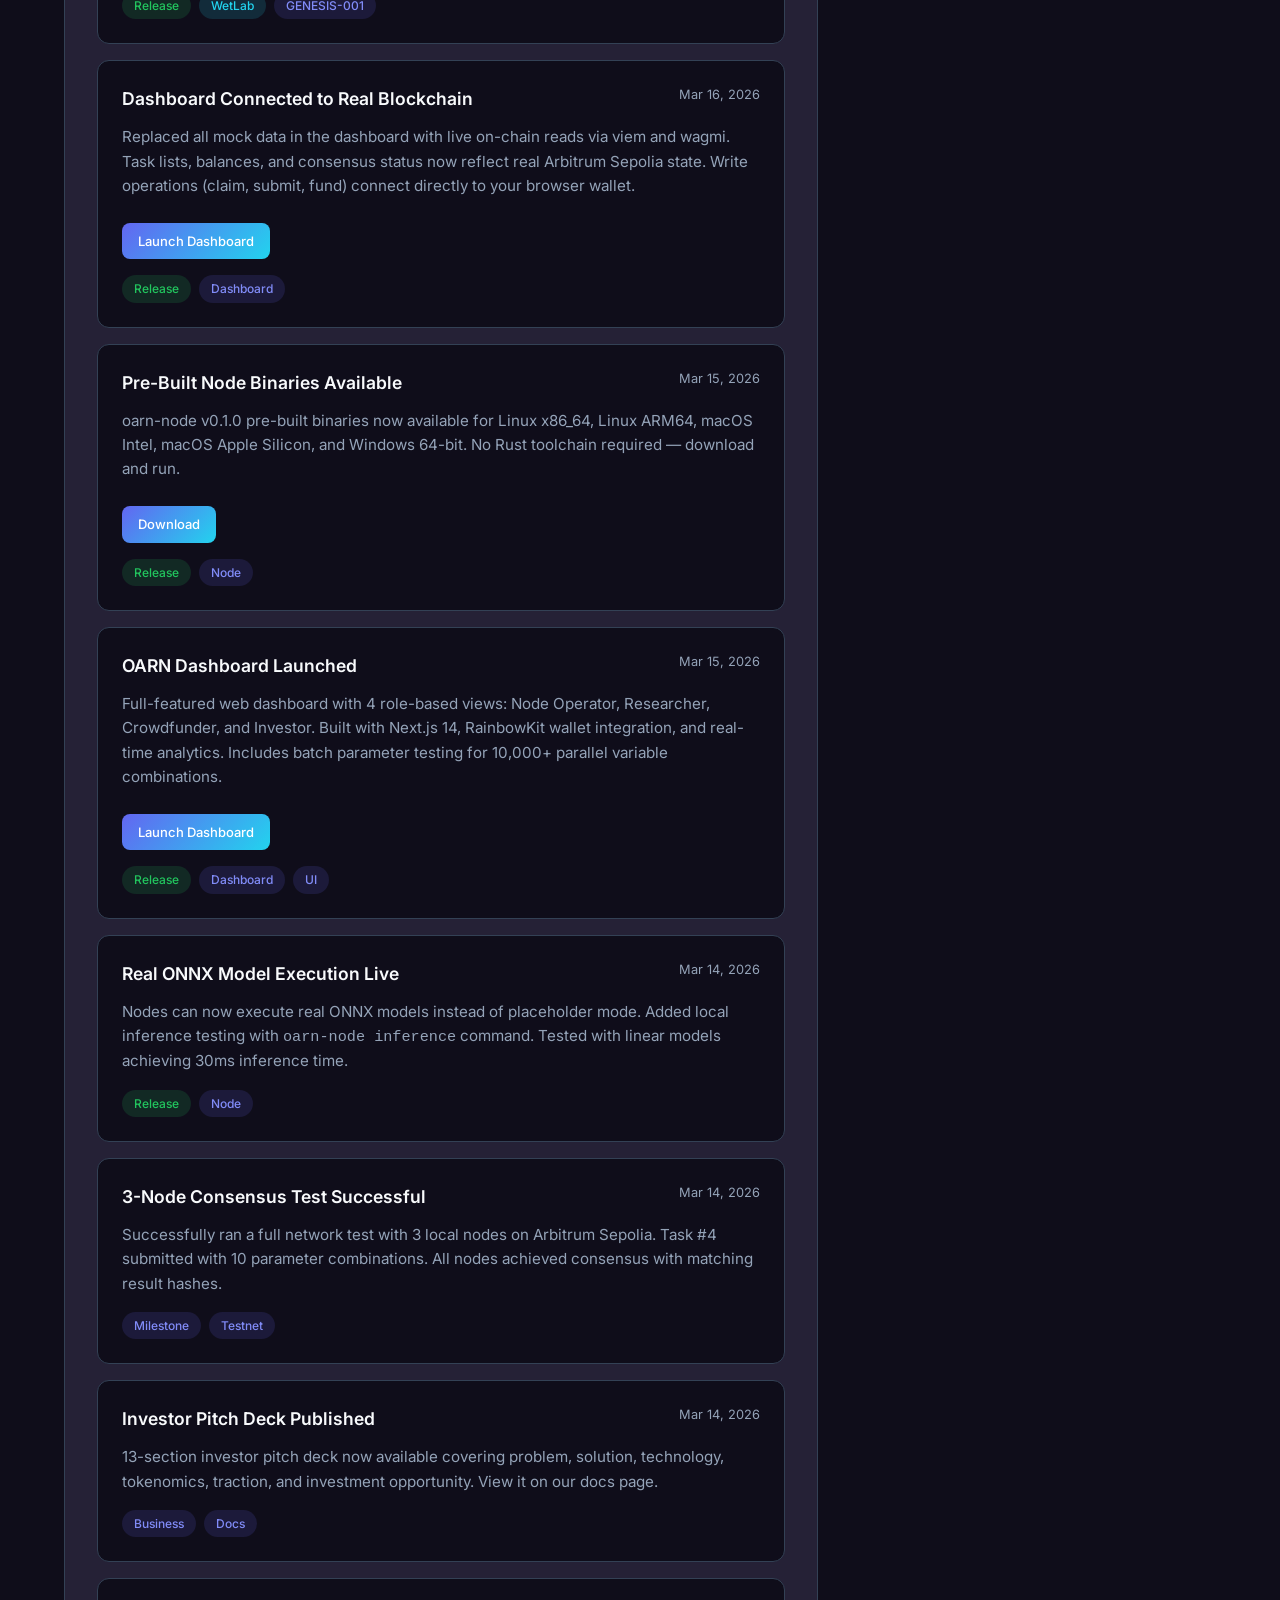
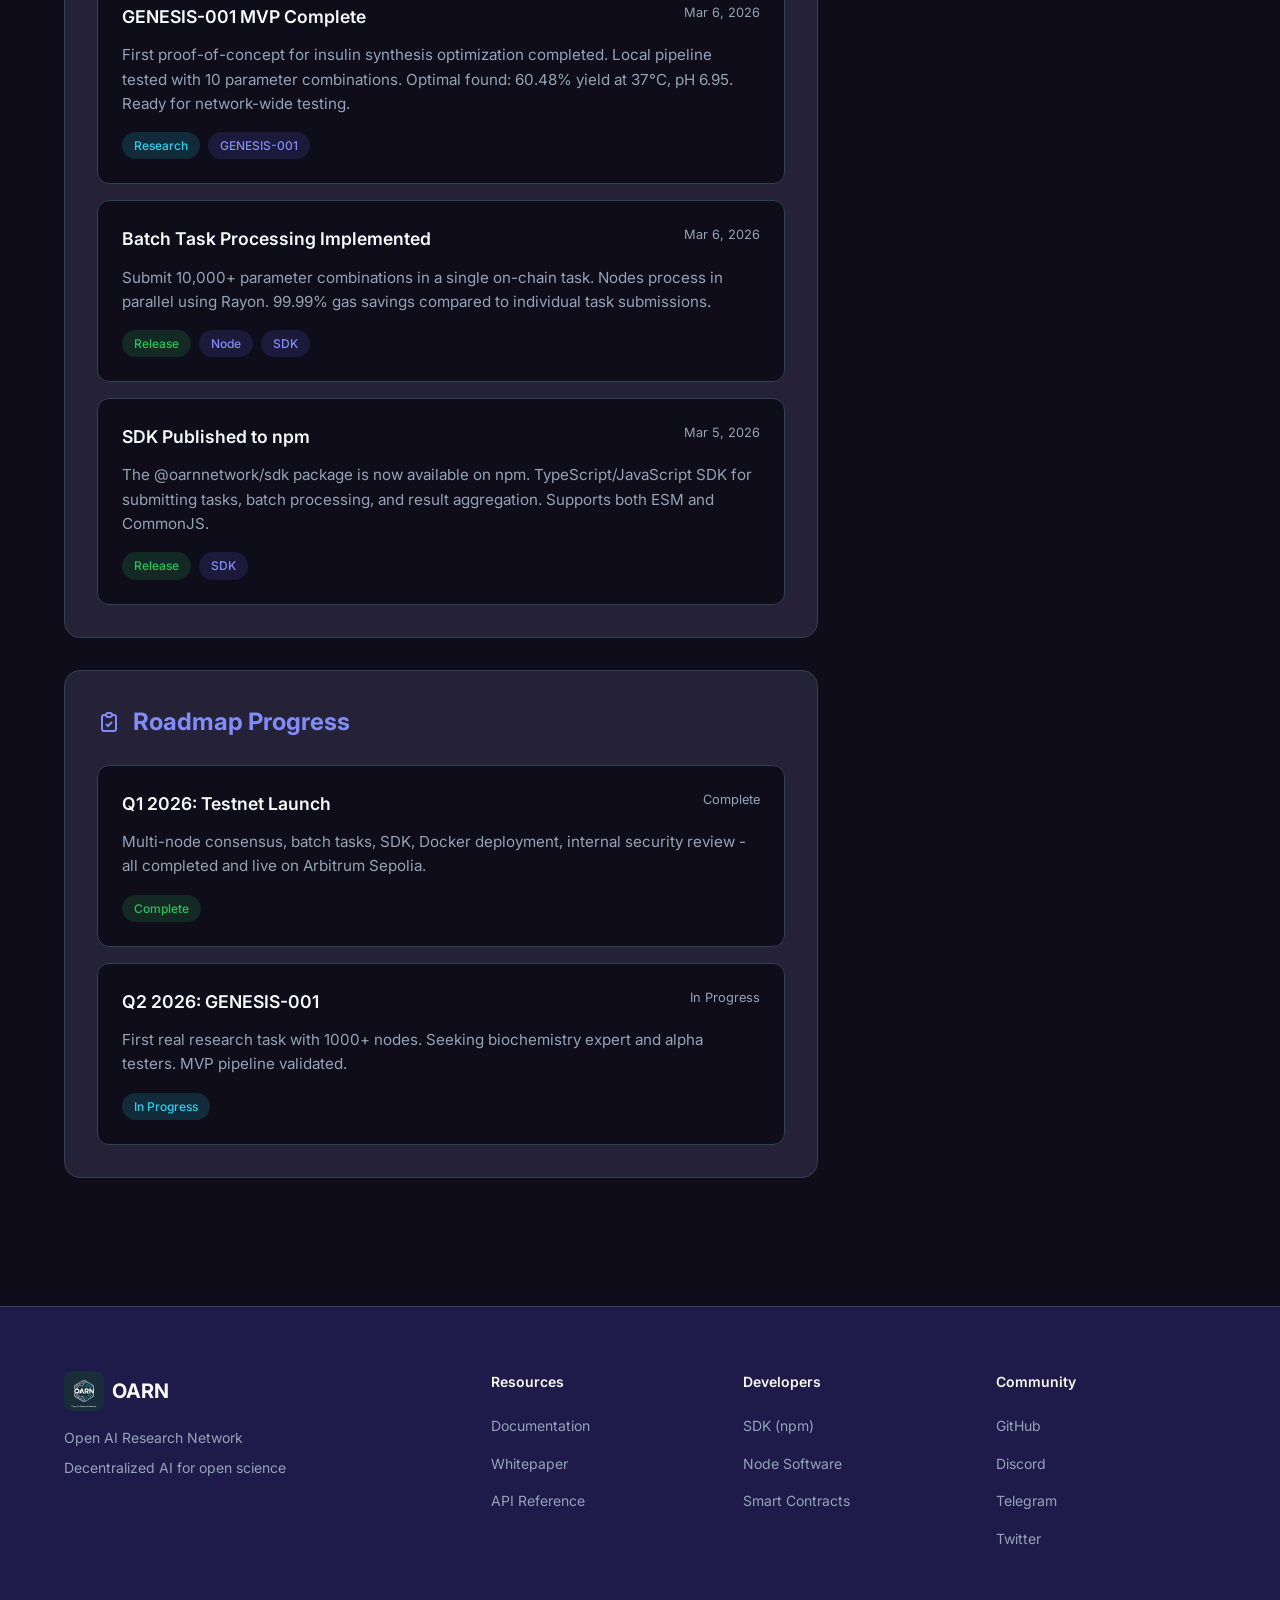
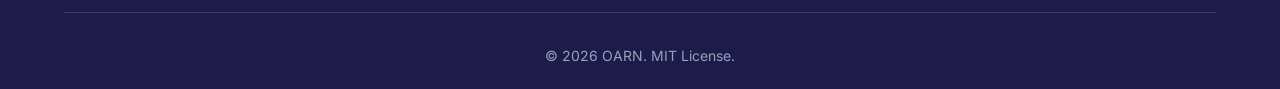
==== commit df420238: "chore: regenerate blog.html and rss.xml from blog-posts.json" ====
--- a/blog.html
+++ b/blog.html
@@ -436,6 +436,22 @@
                         </h2>
 
                         <!-- BLOG_POSTS_START -->
+                        <div class="update-card">
+                            <div class="update-header">
+                                <span class="update-title">Node Reputation Scores Now Live</span>
+                                <span class="update-date">Mar 30, 2026</span>
+                            </div>
+                            <div class="update-content">
+                                Node operators on OARN now have a live reputation score, computed entirely from on-chain event history — no self-reporting, no off-chain data. The score runs from 0 to 100 and factors in three signals: consensus match rate (40%) — how often your submitted results agreed with the network majority; submission rate (30%) — whether you followed through after claiming a task; and volume (30%) — total tasks completed. Scores map to tiers: New, Bronze, Silver, Gold, and Platinum. Operators who hit 95%+ consensus match rate are flagged as eligible for the 1.2× COMP reward multiplier, which will be enforced on-chain once the reputation storage contract ships. The <code>ReputationCard</code> component is live on the Node Operator dashboard — connect your wallet to see your score, tier, and per-metric breakdowns in real time.
+                                <br><br>
+                                <a href="https://oarn-dashboard.vercel.app/" target="_blank" class="btn btn-primary btn-small">View Your Score</a>
+                            </div>
+                            <div class="update-tags">
+                                <span class="tag release">Release</span>
+                                <span class="tag">Node Operators</span>
+                            </div>
+                        </div>
+
                         <div class="update-card">
                             <div class="update-header">
                                 <span class="update-title">Dashboard Analytics Fully Live On-Chain</span>
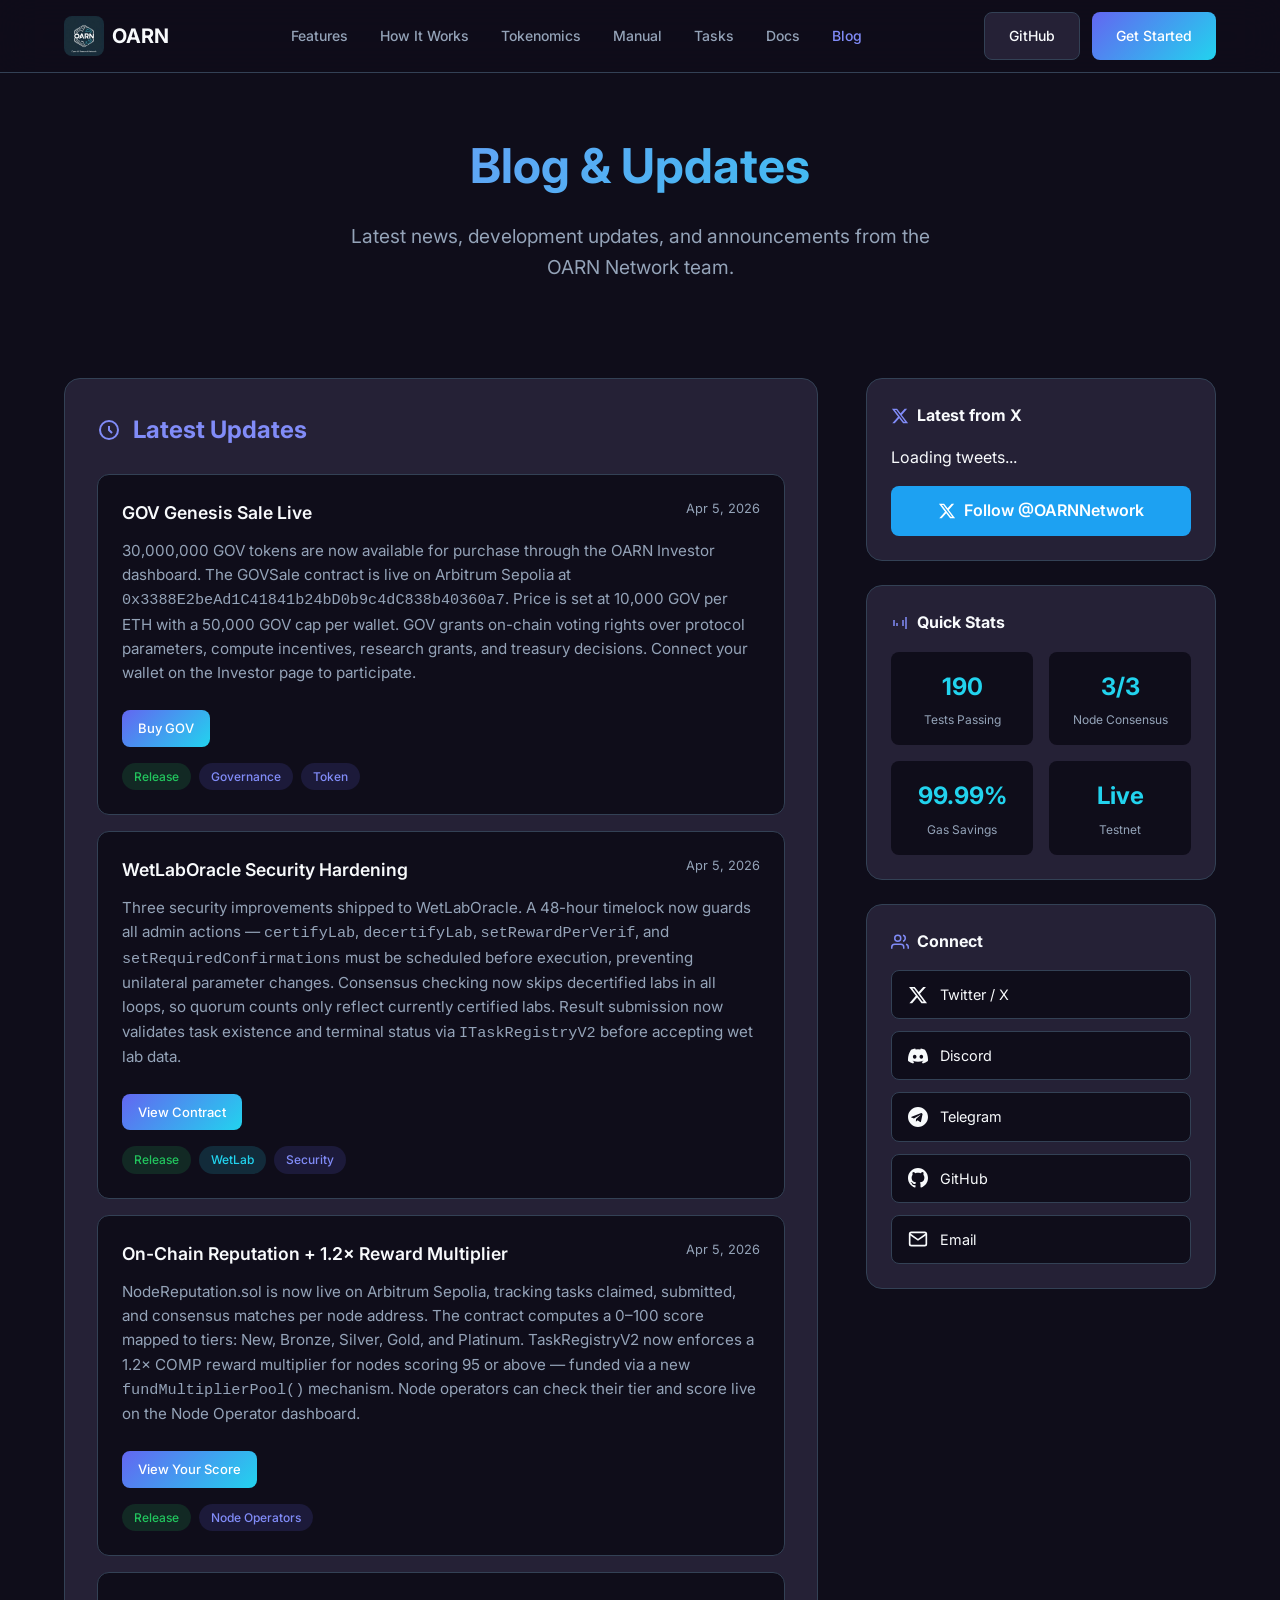
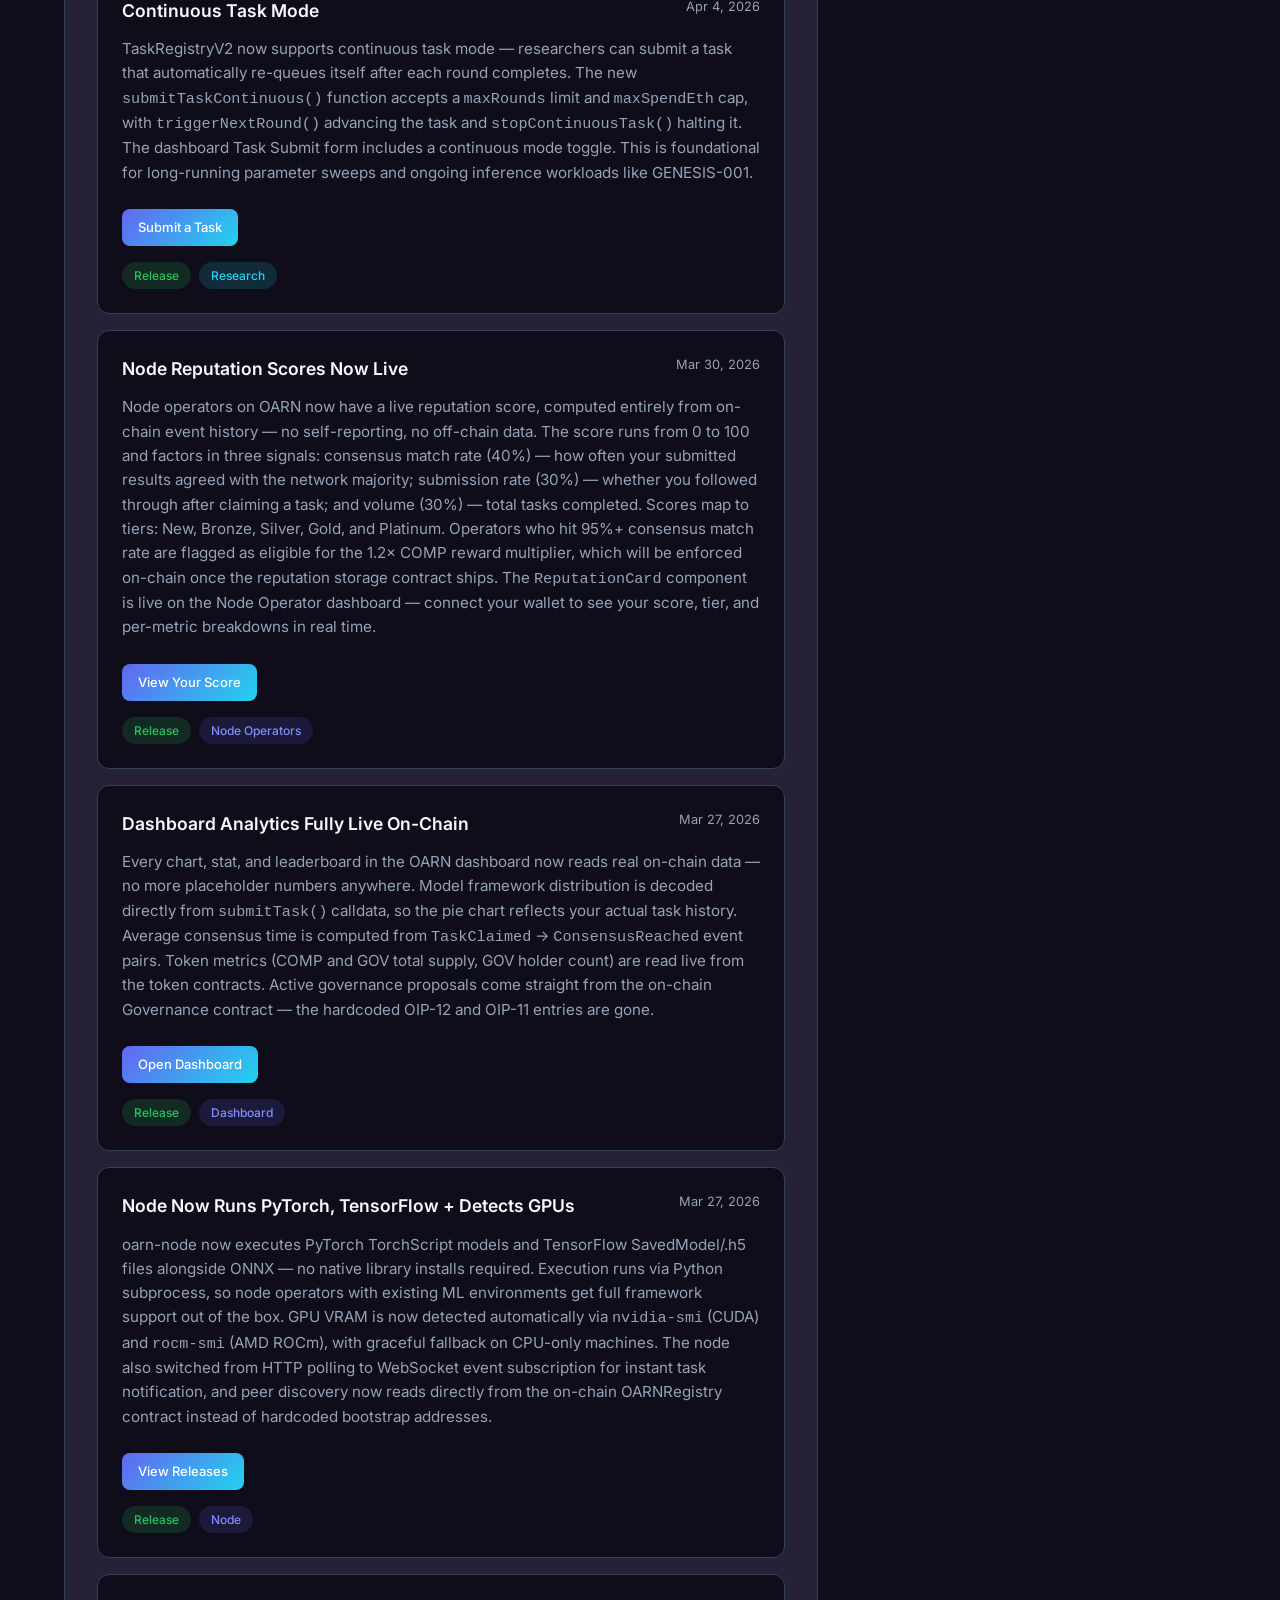
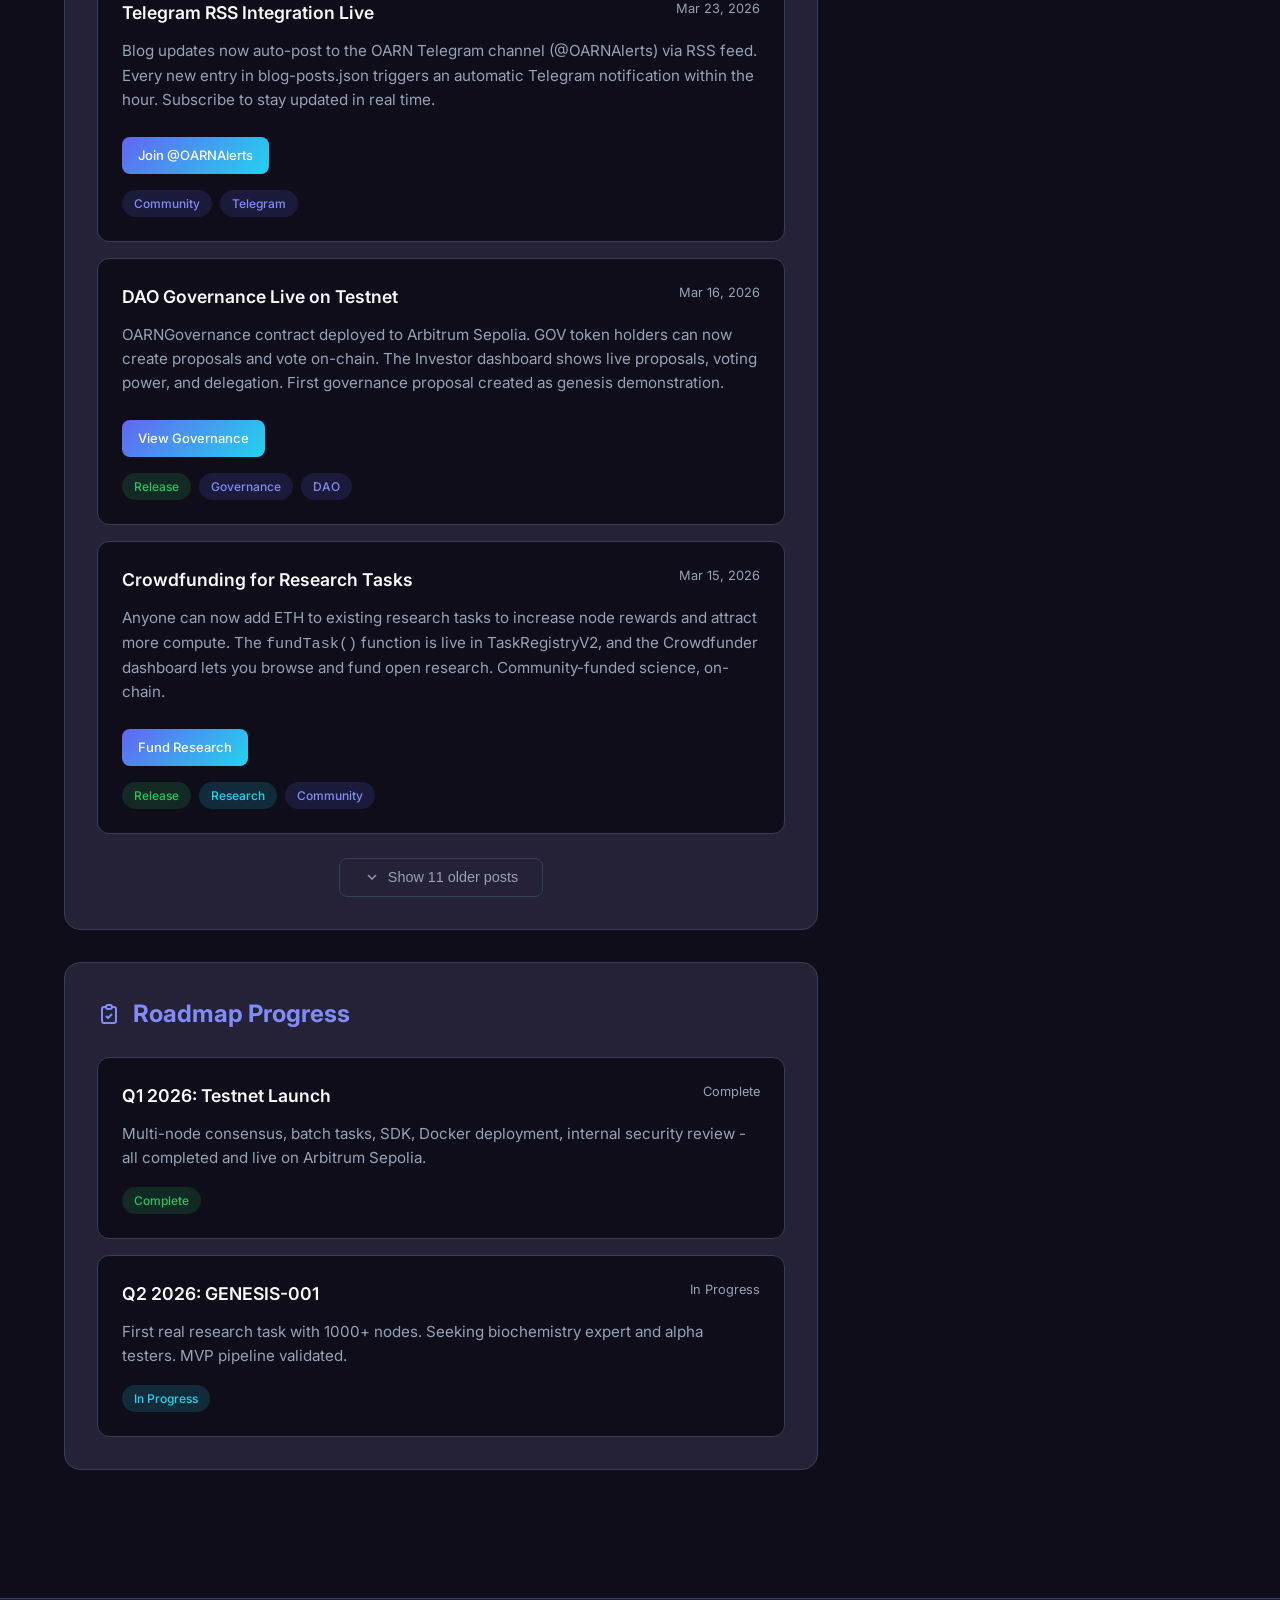
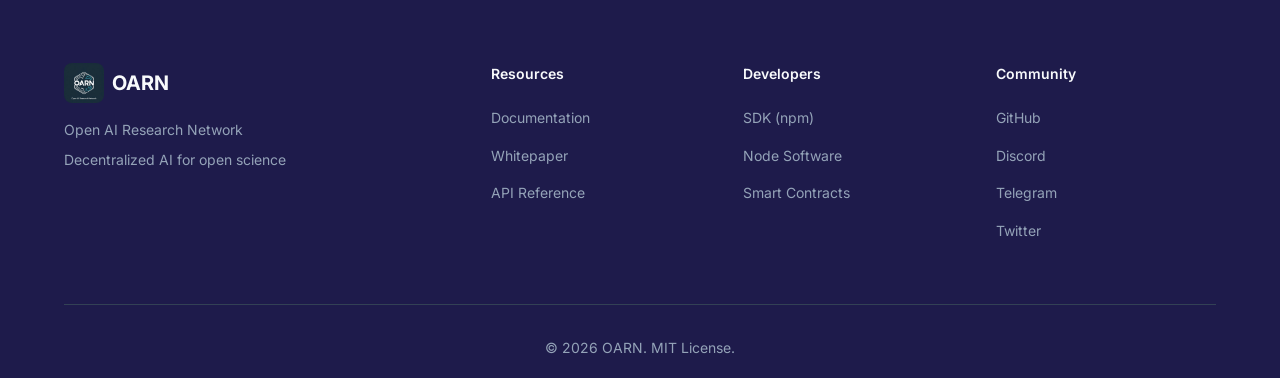
==== commit 3825512f: "blog: add 4 posts + show more / show less for older entries New posts (Apr 2026): - GOV Genesis Sale" ====
--- a/blog.html
+++ b/blog.html
@@ -380,6 +380,42 @@
             .blog-sidebar {
                 position: static;
             }
+        }
+
+        /* Show more */
+        .show-more-container {
+            text-align: center;
+            margin-top: 1.5rem;
+        }
+
+        .show-more-btn {
+            display: inline-flex;
+            align-items: center;
+            gap: 0.5rem;
+            padding: 0.65rem 1.5rem;
+            background: transparent;
+            border: 1px solid var(--border);
+            border-radius: 8px;
+            color: var(--text-muted);
+            font-size: 0.9rem;
+            font-weight: 500;
+            cursor: pointer;
+            transition: all 0.2s ease;
+        }
+
+        .show-more-btn:hover {
+            border-color: var(--primary);
+            color: var(--text);
+        }
+
+        .show-more-btn svg {
+            width: 16px;
+            height: 16px;
+            transition: transform 0.2s ease;
+        }
+
+        .show-more-btn.expanded svg {
+            transform: rotate(180deg);
         }
     </style>
 </head>
@@ -438,6 +474,72 @@
                         <!-- BLOG_POSTS_START -->
                         <div class="update-card">
                             <div class="update-header">
+                                <span class="update-title">GOV Genesis Sale Live</span>
+                                <span class="update-date">Apr 5, 2026</span>
+                            </div>
+                            <div class="update-content">
+                                30,000,000 GOV tokens are now available for purchase through the OARN Investor dashboard. The GOVSale contract is live on Arbitrum Sepolia at <code>0x3388E2beAd1C41841b24bD0b9c4dC838b40360a7</code>. Price is set at 10,000 GOV per ETH with a 50,000 GOV cap per wallet. GOV grants on-chain voting rights over protocol parameters, compute incentives, research grants, and treasury decisions. Connect your wallet on the Investor page to participate.
+                                <br><br>
+                                <a href="https://oarn-dashboard.vercel.app/investor" target="_blank" class="btn btn-primary btn-small">Buy GOV</a>
+                            </div>
+                            <div class="update-tags">
+                                <span class="tag release">Release</span>
+                                <span class="tag">Governance</span>
+                                <span class="tag">Token</span>
+                            </div>
+                        </div>
+
+                        <div class="update-card">
+                            <div class="update-header">
+                                <span class="update-title">WetLabOracle Security Hardening</span>
+                                <span class="update-date">Apr 5, 2026</span>
+                            </div>
+                            <div class="update-content">
+                                Three security improvements shipped to WetLabOracle. A 48-hour timelock now guards all admin actions — <code>certifyLab</code>, <code>decertifyLab</code>, <code>setRewardPerVerif</code>, and <code>setRequiredConfirmations</code> must be scheduled before execution, preventing unilateral parameter changes. Consensus checking now skips decertified labs in all loops, so quorum counts only reflect currently certified labs. Result submission now validates task existence and terminal status via <code>ITaskRegistryV2</code> before accepting wet lab data.
+                                <br><br>
+                                <a href="https://sepolia.arbiscan.io/address/0xF8991A56cB5B9073a3eEC87E95Dfb055fdDF0094" target="_blank" class="btn btn-primary btn-small">View Contract</a>
+                            </div>
+                            <div class="update-tags">
+                                <span class="tag release">Release</span>
+                                <span class="tag research">WetLab</span>
+                                <span class="tag">Security</span>
+                            </div>
+                        </div>
+
+                        <div class="update-card">
+                            <div class="update-header">
+                                <span class="update-title">On-Chain Reputation + 1.2× Reward Multiplier</span>
+                                <span class="update-date">Apr 5, 2026</span>
+                            </div>
+                            <div class="update-content">
+                                NodeReputation.sol is now live on Arbitrum Sepolia, tracking tasks claimed, submitted, and consensus matches per node address. The contract computes a 0–100 score mapped to tiers: New, Bronze, Silver, Gold, and Platinum. TaskRegistryV2 now enforces a 1.2× COMP reward multiplier for nodes scoring 95 or above — funded via a new <code>fundMultiplierPool()</code> mechanism. Node operators can check their tier and score live on the Node Operator dashboard.
+                                <br><br>
+                                <a href="https://oarn-dashboard.vercel.app/node-operator" target="_blank" class="btn btn-primary btn-small">View Your Score</a>
+                            </div>
+                            <div class="update-tags">
+                                <span class="tag release">Release</span>
+                                <span class="tag">Node Operators</span>
+                            </div>
+                        </div>
+
+                        <div class="update-card">
+                            <div class="update-header">
+                                <span class="update-title">Continuous Task Mode</span>
+                                <span class="update-date">Apr 4, 2026</span>
+                            </div>
+                            <div class="update-content">
+                                TaskRegistryV2 now supports continuous task mode — researchers can submit a task that automatically re-queues itself after each round completes. The new <code>submitTaskContinuous()</code> function accepts a <code>maxRounds</code> limit and <code>maxSpendEth</code> cap, with <code>triggerNextRound()</code> advancing the task and <code>stopContinuousTask()</code> halting it. The dashboard Task Submit form includes a continuous mode toggle. This is foundational for long-running parameter sweeps and ongoing inference workloads like GENESIS-001.
+                                <br><br>
+                                <a href="https://oarn-dashboard.vercel.app/researcher/submit" target="_blank" class="btn btn-primary btn-small">Submit a Task</a>
+                            </div>
+                            <div class="update-tags">
+                                <span class="tag release">Release</span>
+                                <span class="tag research">Research</span>
+                            </div>
+                        </div>
+
+                        <div class="update-card">
+                            <div class="update-header">
                                 <span class="update-title">Node Reputation Scores Now Live</span>
                                 <span class="update-date">Mar 30, 2026</span>
                             </div>
@@ -703,6 +805,14 @@
                             </div>
                         </div>
                         <!-- BLOG_POSTS_END -->
+                        <div class="show-more-container" id="show-more-container" style="display:none;">
+                            <button class="show-more-btn" id="show-more-btn" onclick="toggleOlderPosts()">
+                                <svg viewBox="0 0 24 24" fill="none" stroke="currentColor" stroke-width="2">
+                                    <polyline points="6 9 12 15 18 9"/>
+                                </svg>
+                                <span id="show-more-label">Show older posts</span>
+                            </button>
+                        </div>
                     </div>
 
                     <!-- Roadmap Progress -->
@@ -952,5 +1062,40 @@
             });
         })();
     </script>
+
+    <script>
+        // Show/hide older posts — keep newest 10 visible
+        (function() {
+            const VISIBLE = 10;
+            const cards = Array.from(document.querySelectorAll('#show-more-container')
+                .length ? [] : []).concat(
+                Array.from(document.querySelectorAll('.blog-section .update-card'))
+            );
+
+            // Re-query properly
+            const section = document.querySelector('.blog-section');
+            const allCards = section ? Array.from(section.querySelectorAll('.update-card')) : [];
+
+            if (allCards.length <= VISIBLE) return;
+
+            const overflow = allCards.slice(VISIBLE);
+            overflow.forEach(c => { c.style.display = 'none'; c.dataset.overflow = '1'; });
+
+            const container = document.getElementById('show-more-container');
+            const btn = document.getElementById('show-more-btn');
+            const label = document.getElementById('show-more-label');
+            if (container) container.style.display = 'block';
+            if (label) label.textContent = 'Show ' + overflow.length + ' older posts';
+
+            window.toggleOlderPosts = function() {
+                const expanded = btn.classList.contains('expanded');
+                overflow.forEach(c => { c.style.display = expanded ? 'none' : ''; });
+                btn.classList.toggle('expanded', !expanded);
+                label.textContent = expanded
+                    ? 'Show ' + overflow.length + ' older posts'
+                    : 'Show less';
+            };
+        })();
+    </script>
 </body>
 </html>
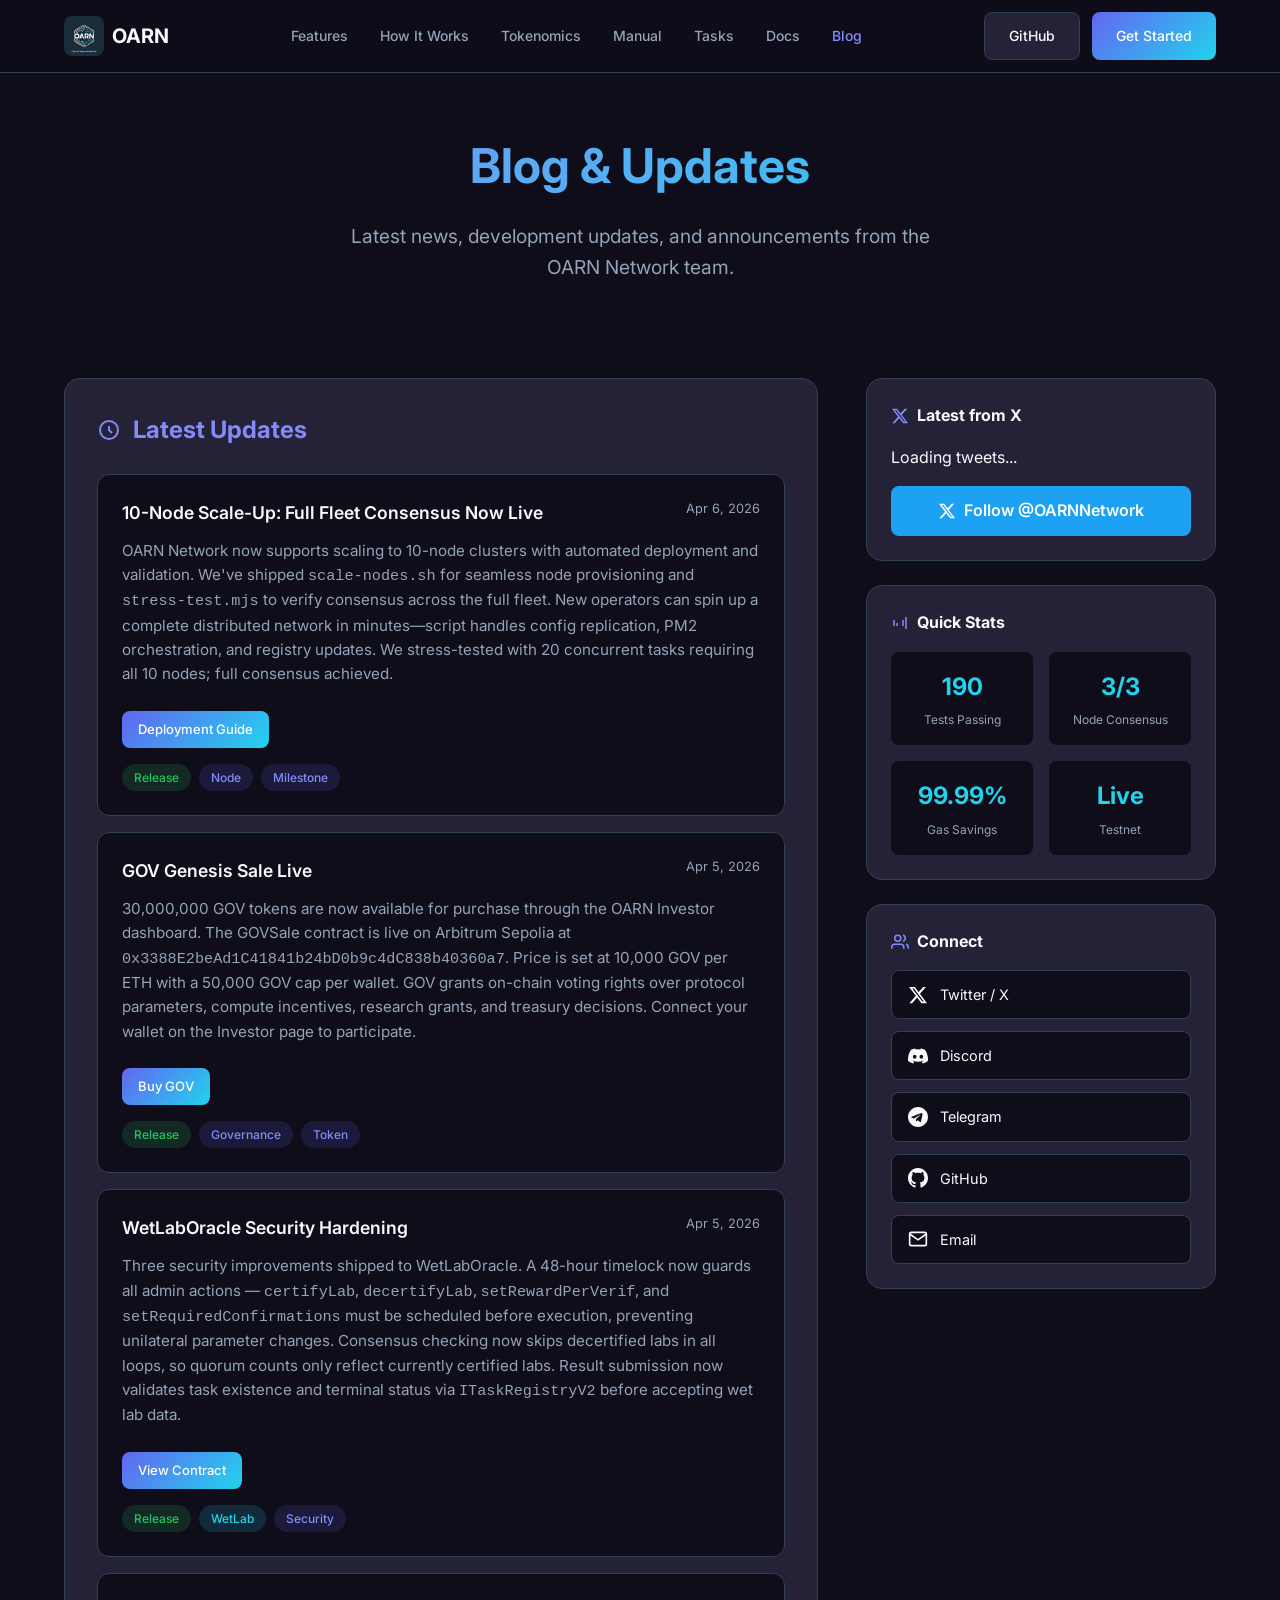
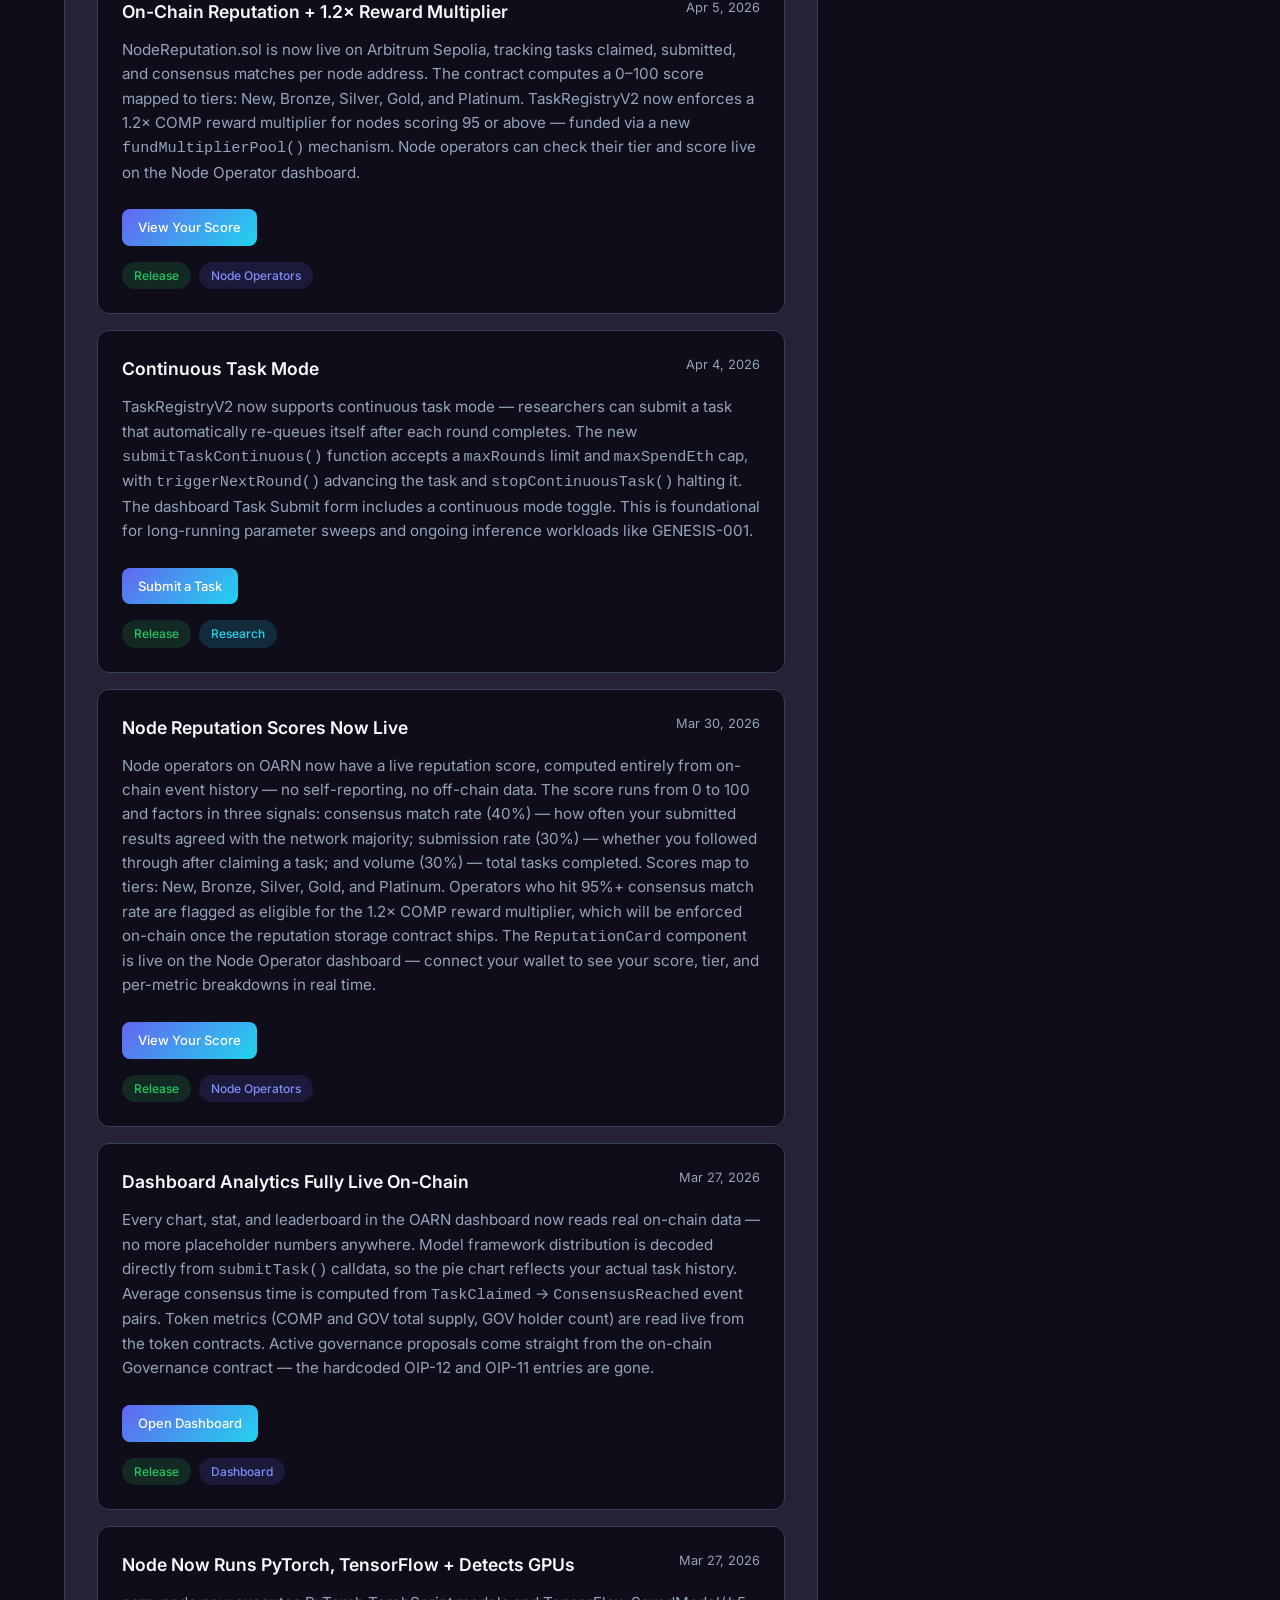
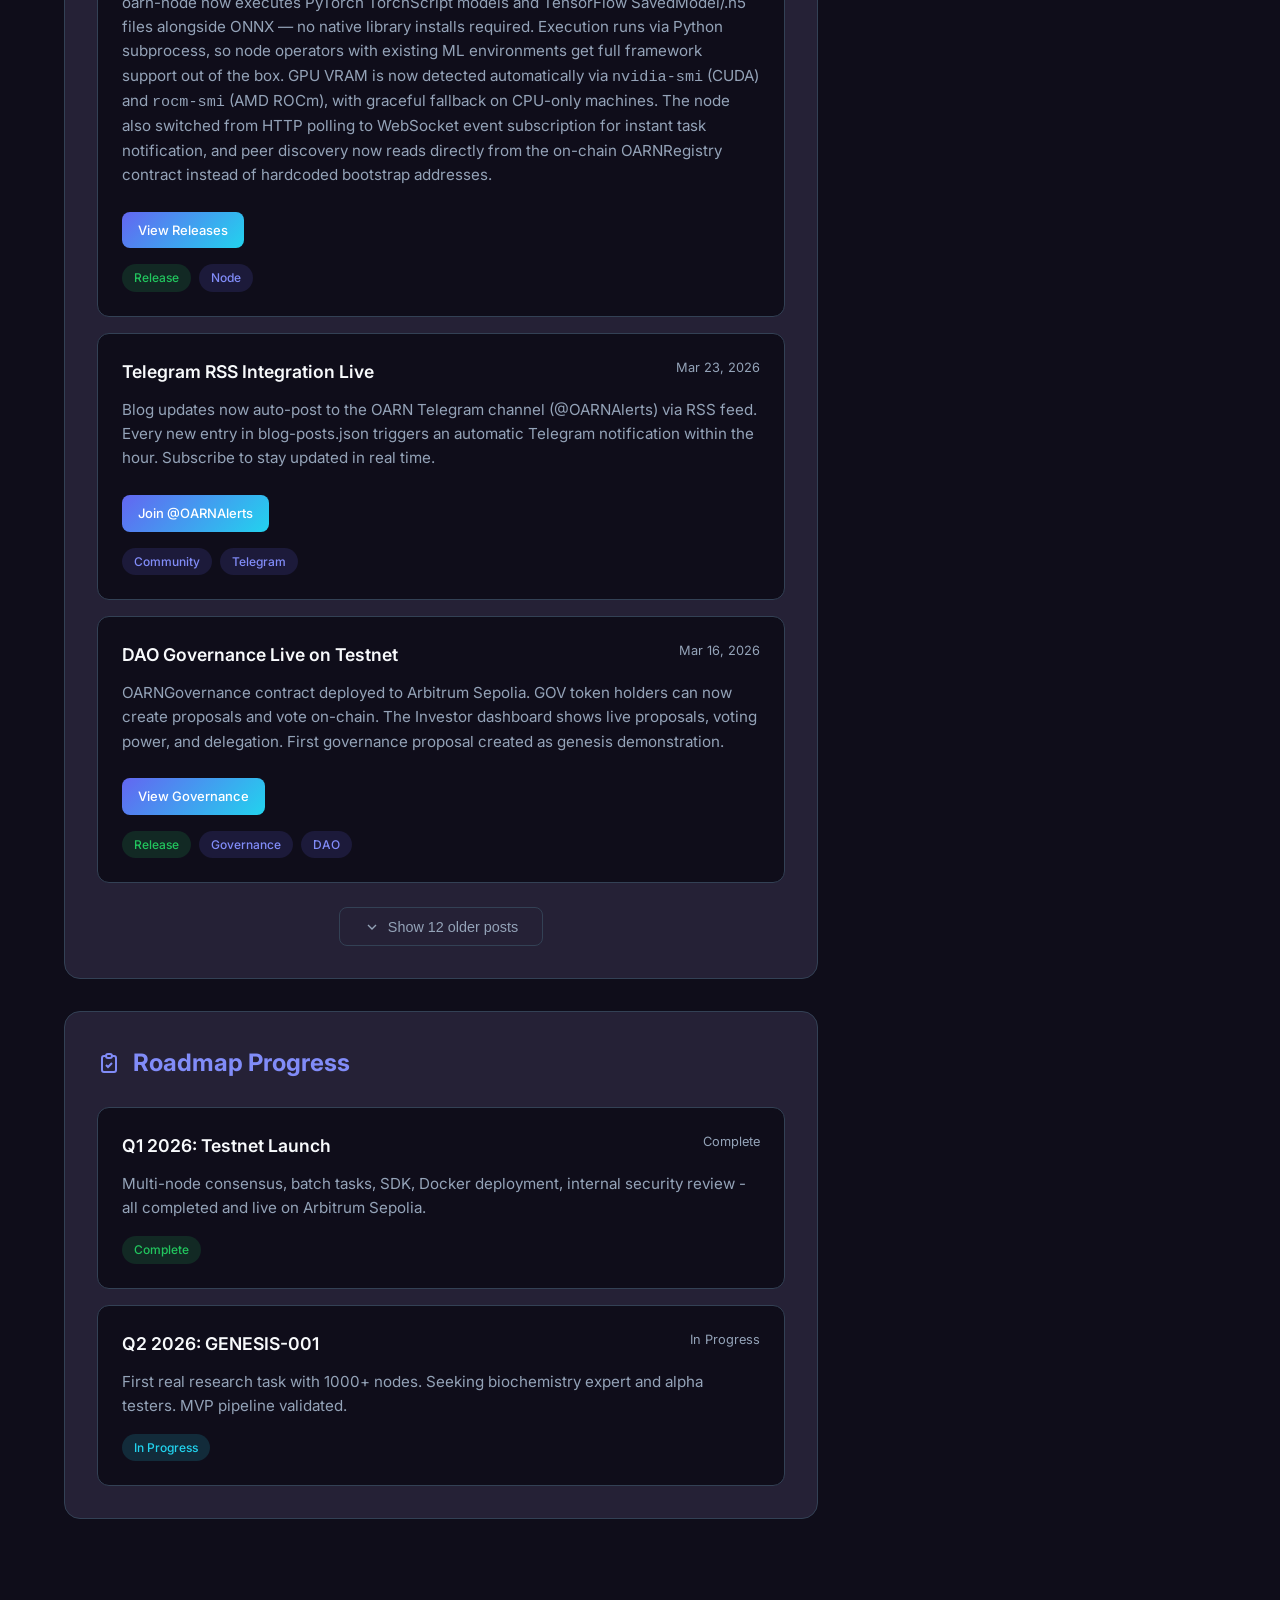
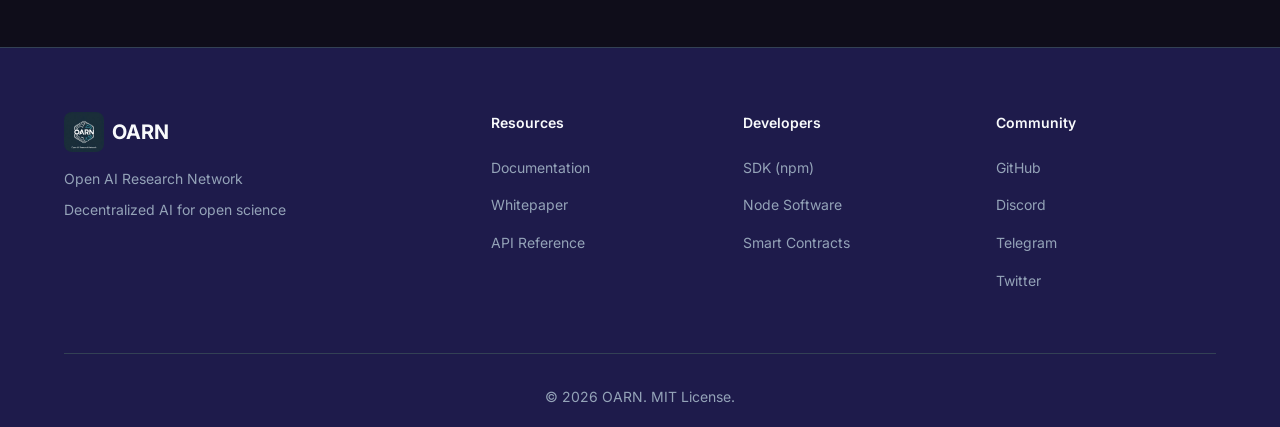
==== commit b591d4cb: "chore: regenerate blog.html and rss.xml from blog-posts.json" ====
--- a/blog.html
+++ b/blog.html
@@ -472,6 +472,23 @@
                         </h2>
 
                         <!-- BLOG_POSTS_START -->
+                        <div class="update-card">
+                            <div class="update-header">
+                                <span class="update-title">10-Node Scale-Up: Full Fleet Consensus Now Live</span>
+                                <span class="update-date">Apr 6, 2026</span>
+                            </div>
+                            <div class="update-content">
+                                OARN Network now supports scaling to 10-node clusters with automated deployment and validation. We've shipped <code>scale-nodes.sh</code> for seamless node provisioning and <code>stress-test.mjs</code> to verify consensus across the full fleet. New operators can spin up a complete distributed network in minutes—script handles config replication, PM2 orchestration, and registry updates. We stress-tested with 20 concurrent tasks requiring all 10 nodes; full consensus achieved.
+                                <br><br>
+                                <a href="/docs/operators/scale-nodes" target="_blank" class="btn btn-primary btn-small">Deployment Guide</a>
+                            </div>
+                            <div class="update-tags">
+                                <span class="tag release">Release</span>
+                                <span class="tag">Node</span>
+                                <span class="tag">Milestone</span>
+                            </div>
+                        </div>
+
                         <div class="update-card">
                             <div class="update-header">
                                 <span class="update-title">GOV Genesis Sale Live</span>
